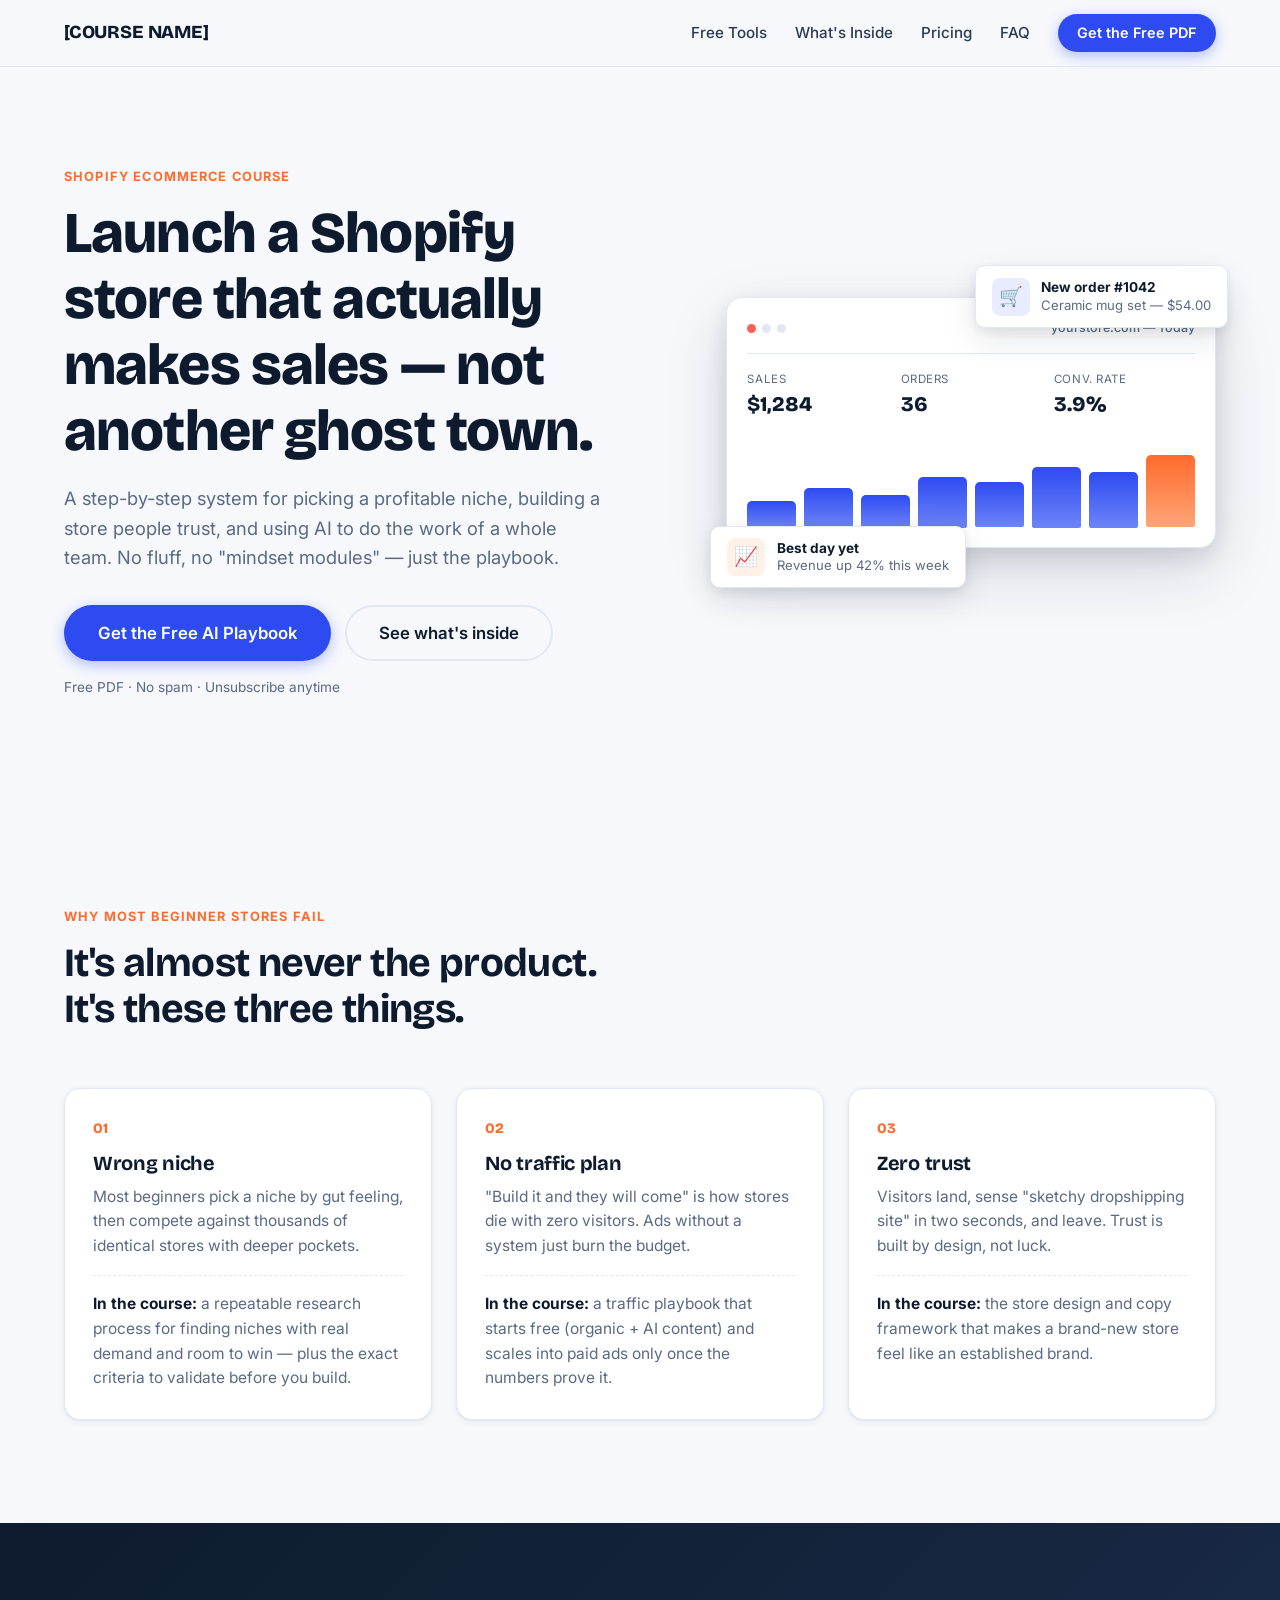
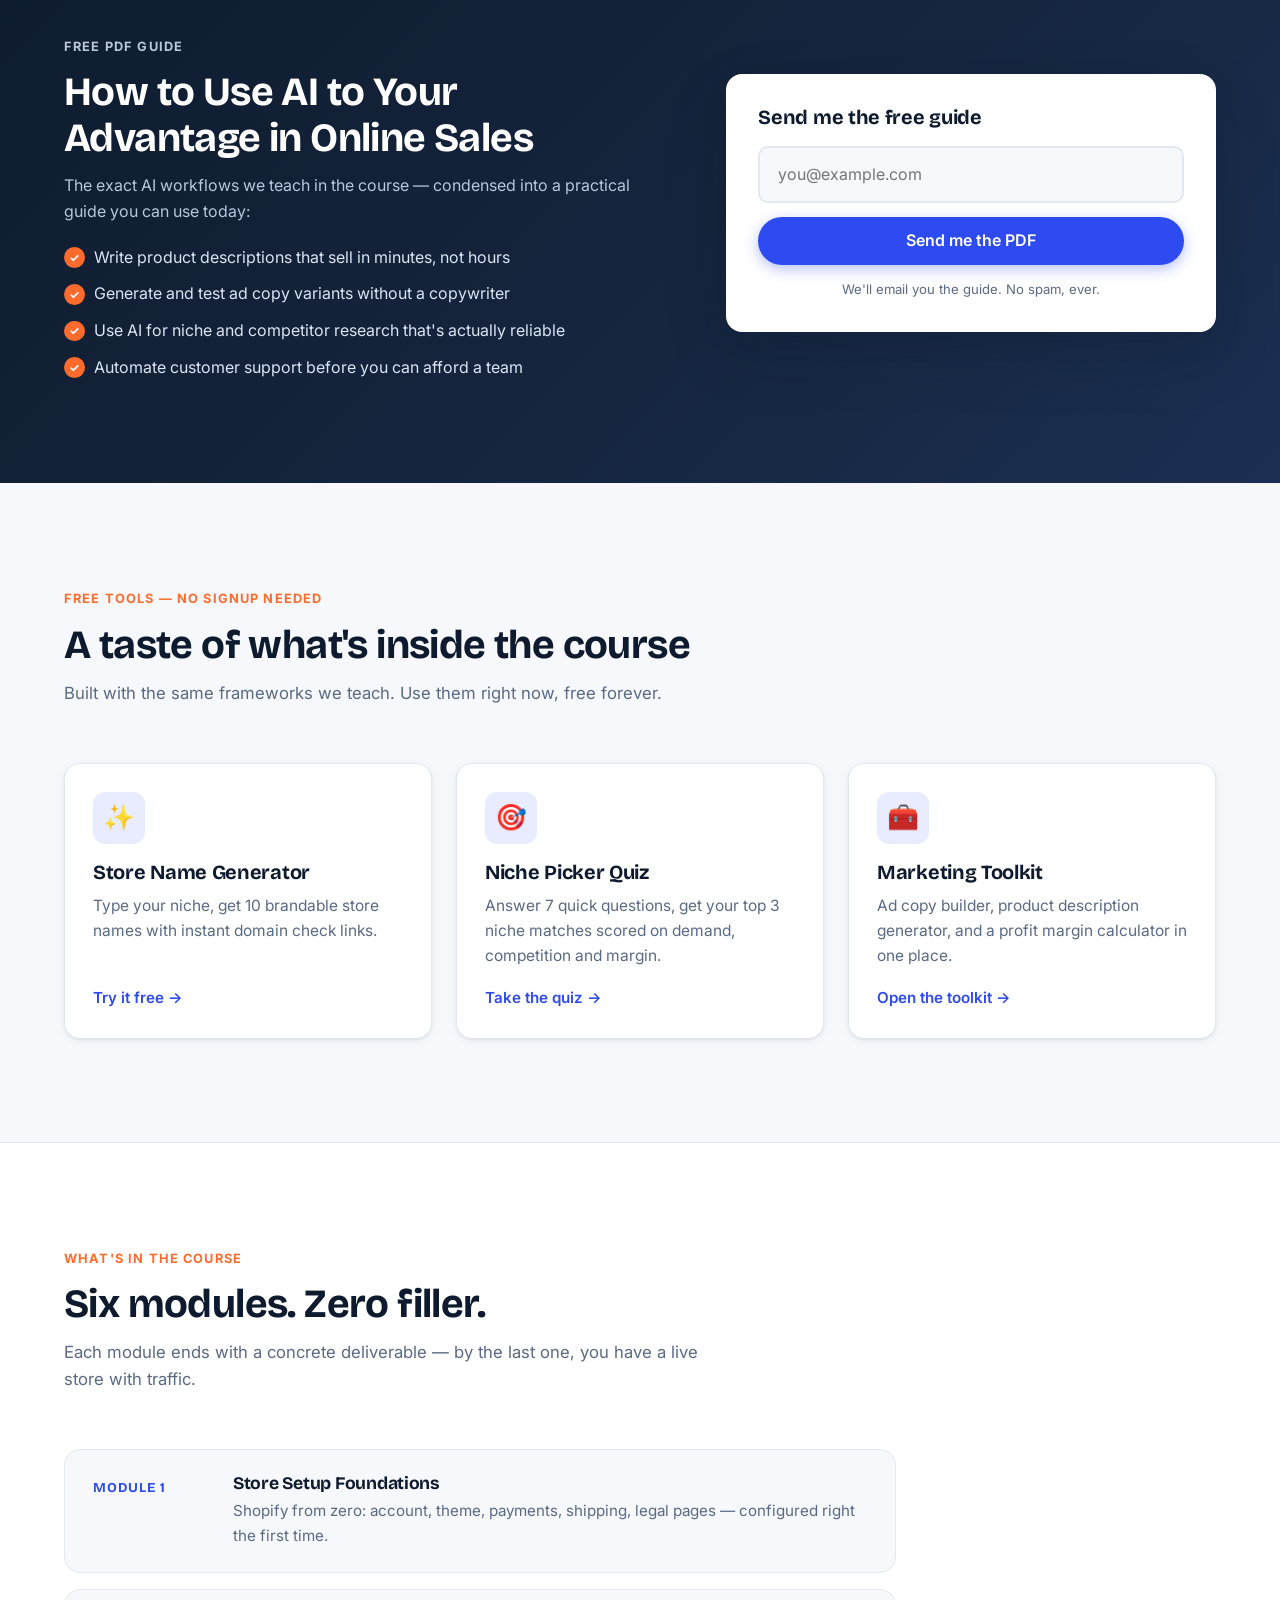
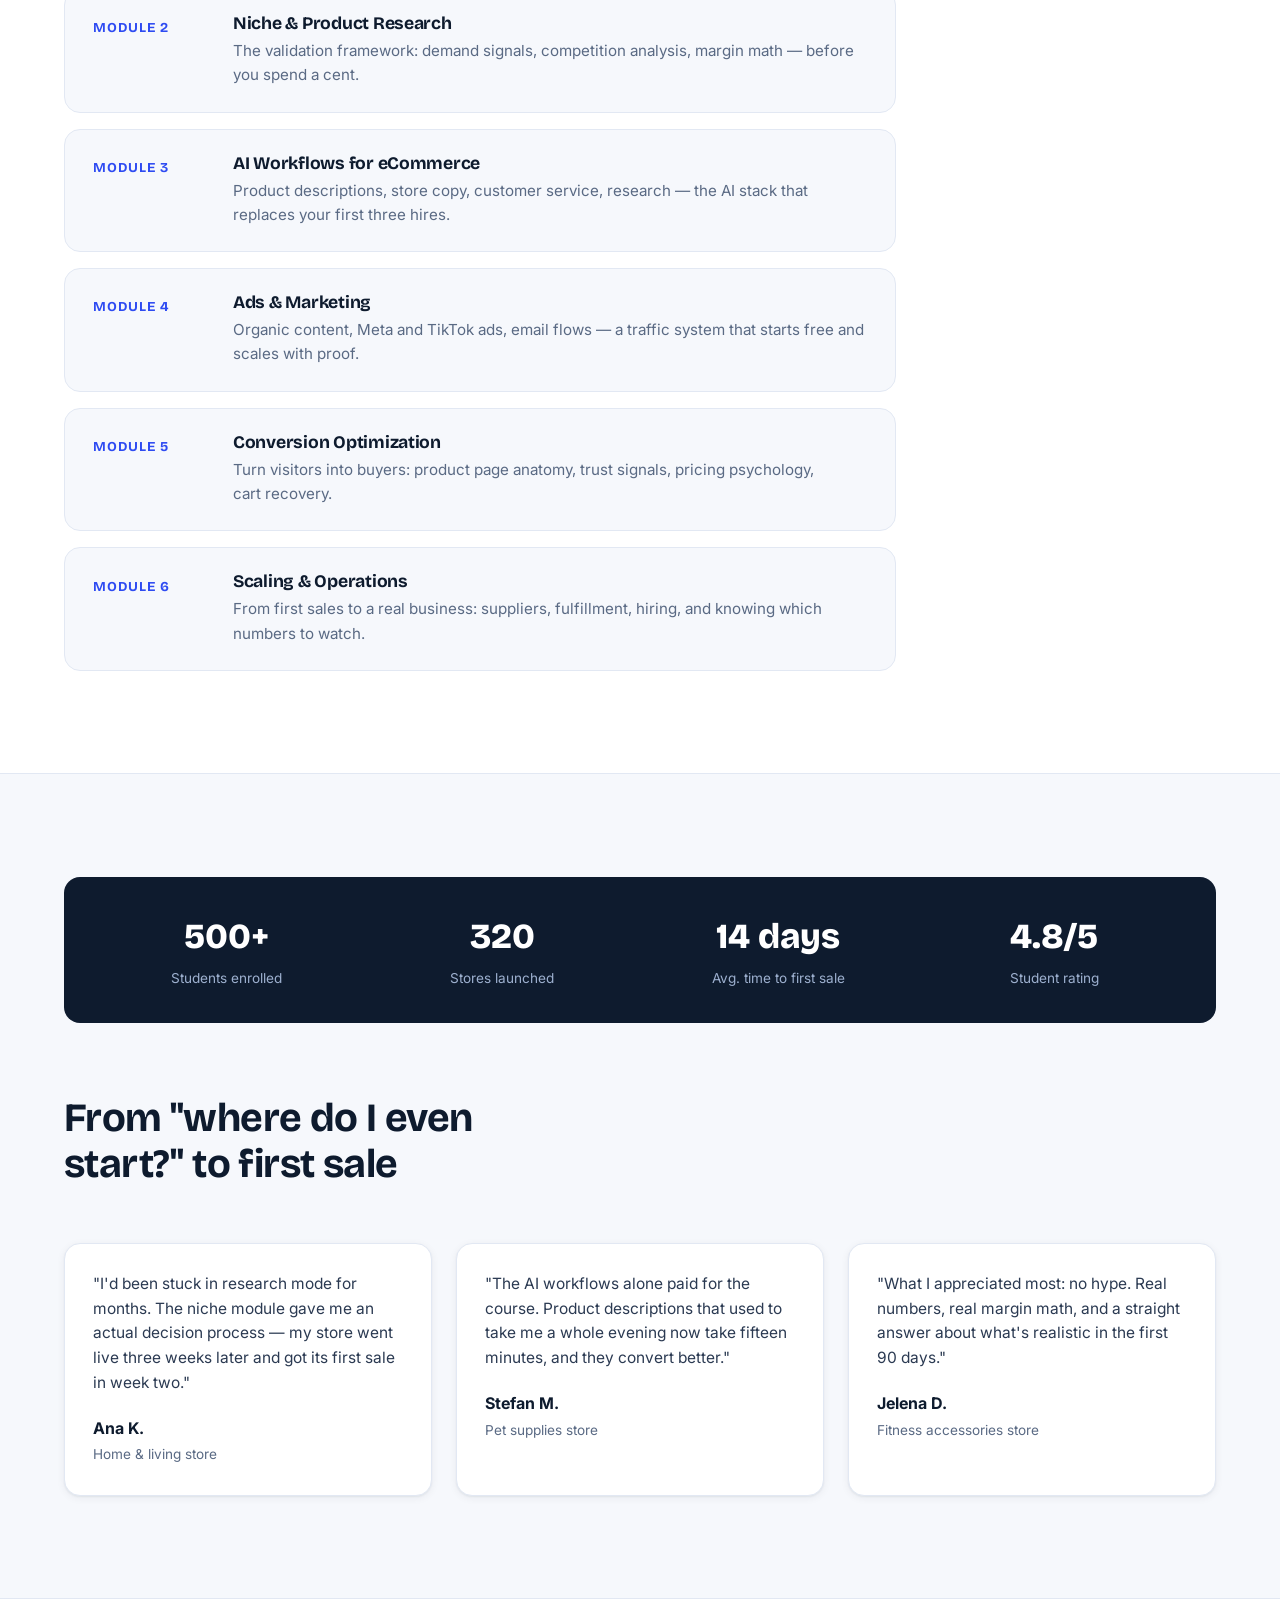
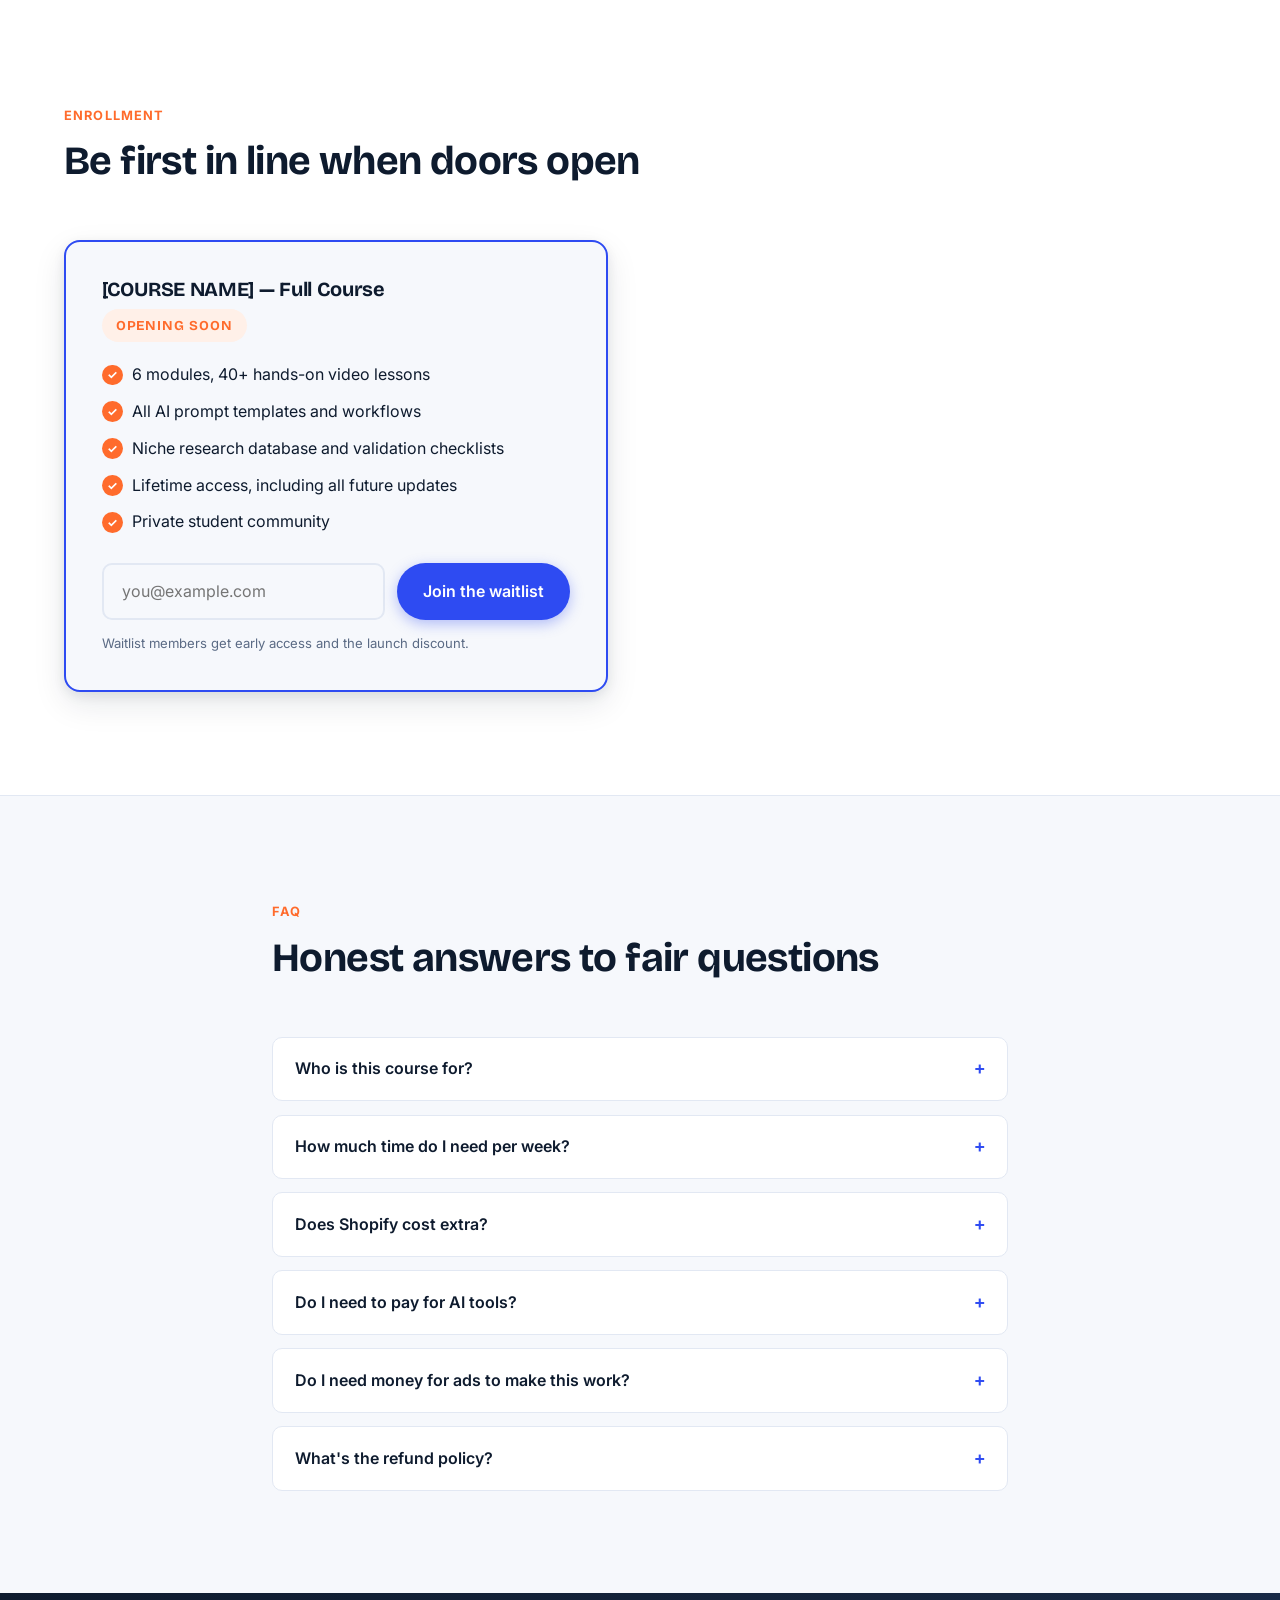
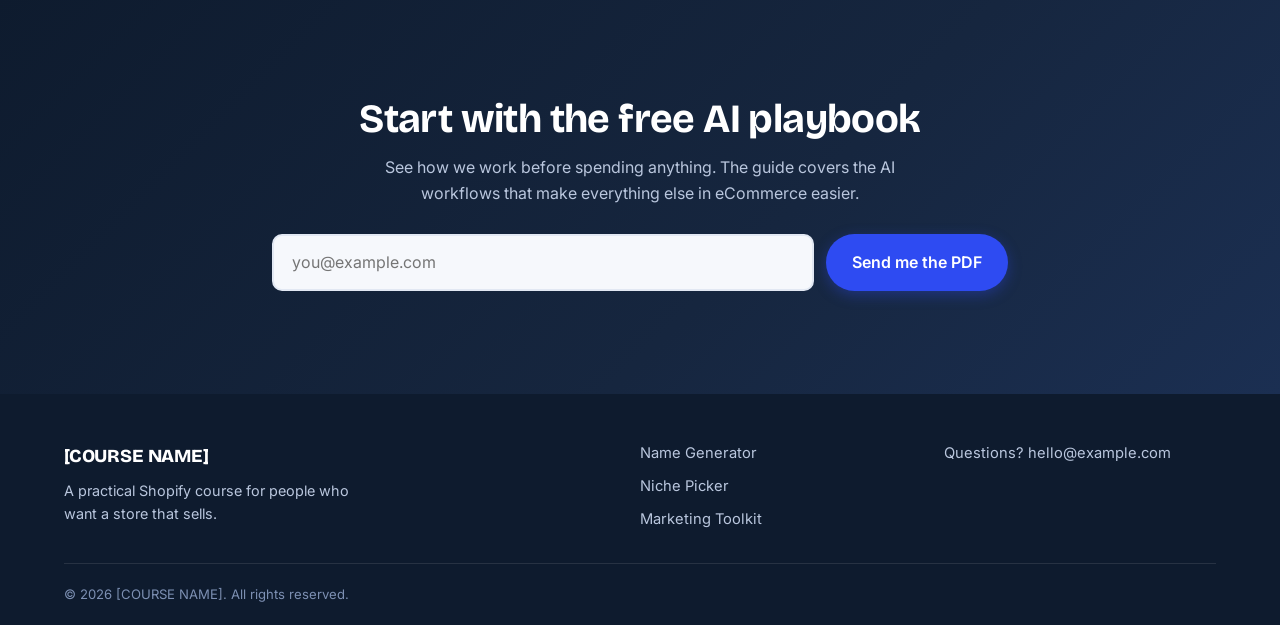
==== index.html @ 3d712778 "Build course funnel site: landing page, 3 free tools, email capture - index.html: full funnel (hero," ====
<!DOCTYPE html>
<html lang="en">
<head>
  <meta charset="UTF-8">
  <meta name="viewport" content="width=device-width, initial-scale=1.0">
  <title>[COURSE NAME] — Launch a Shopify Store That Actually Sells</title>
  <meta name="description" content="A practical Shopify eCommerce course: pick a winning niche, use AI to work 10x faster, and launch a store built to convert. Grab the free AI playbook PDF.">
  <link rel="icon" type="image/svg+xml" href="assets/favicon.svg">
  <link rel="preconnect" href="https://fonts.googleapis.com">
  <link rel="preconnect" href="https://fonts.gstatic.com" crossorigin>
  <link href="https://fonts.googleapis.com/css2?family=Bricolage+Grotesque:opsz,wght@12..96,500;12..96,600;12..96,700;12..96,800&family=Inter:wght@400;500;600;700&display=swap" rel="stylesheet">
  <link rel="stylesheet" href="css/style.css">
  <!-- ANALYTICS HERE -->
</head>
<body>

  <!-- ============ NAV ============ -->
  <header class="site-header">
    <nav class="nav container" aria-label="Main navigation">
      <a href="#top" class="nav-logo">[COURSE NAME]</a>
      <button class="nav-toggle" aria-expanded="false" aria-controls="nav-menu" aria-label="Toggle menu">
        <span></span><span></span><span></span>
      </button>
      <div class="nav-menu" id="nav-menu">
        <a href="#tools" class="nav-link">Free Tools</a>
        <a href="#curriculum" class="nav-link">What's Inside</a>
        <a href="#pricing" class="nav-link">Pricing</a>
        <a href="#faq" class="nav-link">FAQ</a>
        <a href="#lead-magnet" class="btn btn-primary btn-sm nav-cta">Get the Free PDF</a>
      </div>
    </nav>
  </header>

  <main id="top">

    <!-- ============ 1. HERO ============ -->
    <section class="hero">
      <div class="container hero-grid">
        <div class="hero-copy">
          <p class="eyebrow">Shopify eCommerce Course</p>
          <h1>Launch a Shopify store that actually makes sales — not another ghost town.</h1>
          <p class="hero-sub">A step-by-step system for picking a profitable niche, building a store people trust, and using AI to do the work of a whole team. No fluff, no "mindset modules" — just the playbook.</p>
          <div class="hero-actions">
            <a href="#lead-magnet" class="btn btn-primary btn-lg">Get the Free AI Playbook</a>
            <a href="#curriculum" class="btn btn-ghost btn-lg">See what's inside</a>
          </div>
          <p class="hero-note">Free PDF · No spam · Unsubscribe anytime</p>
        </div>

        <!-- Signature element: animated storefront dashboard -->
        <div class="hero-visual" aria-hidden="true">
          <div class="dash-card">
            <div class="dash-header">
              <span class="dash-dot"></span><span class="dash-dot"></span><span class="dash-dot"></span>
              <span class="dash-title">yourstore.com — Today</span>
            </div>
            <div class="dash-stats">
              <div class="dash-stat">
                <span class="dash-stat-label">Sales</span>
                <span class="dash-stat-value">$1,284</span>
              </div>
              <div class="dash-stat">
                <span class="dash-stat-label">Orders</span>
                <span class="dash-stat-value">36</span>
              </div>
              <div class="dash-stat">
                <span class="dash-stat-label">Conv. rate</span>
                <span class="dash-stat-value">3.9%</span>
              </div>
            </div>
            <div class="dash-chart">
              <span style="--h:32%"></span><span style="--h:48%"></span><span style="--h:40%"></span>
              <span style="--h:62%"></span><span style="--h:55%"></span><span style="--h:74%"></span>
              <span style="--h:68%"></span><span style="--h:88%"></span>
            </div>
          </div>
          <div class="float-card float-card-1">
            <span class="float-icon">🛒</span>
            <div><strong>New order #1042</strong><span>Ceramic mug set — $54.00</span></div>
          </div>
          <div class="float-card float-card-2">
            <span class="float-icon">📈</span>
            <div><strong>Best day yet</strong><span>Revenue up 42% this week</span></div>
          </div>
        </div>
      </div>
    </section>

    <!-- ============ 2. PROBLEM → PROMISE ============ -->
    <section class="section" id="why-stores-fail">
      <div class="container">
        <div class="section-head reveal">
          <p class="eyebrow">Why most beginner stores fail</p>
          <h2>It's almost never the product. It's these three things.</h2>
        </div>
        <div class="grid-3">
          <article class="card problem-card reveal">
            <span class="problem-num">01</span>
            <h3>Wrong niche</h3>
            <p>Most beginners pick a niche by gut feeling, then compete against thousands of identical stores with deeper pockets.</p>
            <p class="card-answer"><strong>In the course:</strong> a repeatable research process for finding niches with real demand and room to win — plus the exact criteria to validate before you build.</p>
          </article>
          <article class="card problem-card reveal">
            <span class="problem-num">02</span>
            <h3>No traffic plan</h3>
            <p>"Build it and they will come" is how stores die with zero visitors. Ads without a system just burn the budget.</p>
            <p class="card-answer"><strong>In the course:</strong> a traffic playbook that starts free (organic + AI content) and scales into paid ads only once the numbers prove it.</p>
          </article>
          <article class="card problem-card reveal">
            <span class="problem-num">03</span>
            <h3>Zero trust</h3>
            <p>Visitors land, sense "sketchy dropshipping site" in two seconds, and leave. Trust is built by design, not luck.</p>
            <p class="card-answer"><strong>In the course:</strong> the store design and copy framework that makes a brand-new store feel like an established brand.</p>
          </article>
        </div>
      </div>
    </section>

    <!-- ============ 3. LEAD MAGNET ============ -->
    <section class="section section-accent" id="lead-magnet">
      <div class="container lead-grid">
        <div class="lead-copy reveal">
          <p class="eyebrow eyebrow-light">Free PDF Guide</p>
          <h2>How to Use AI to Your Advantage in Online Sales</h2>
          <p>The exact AI workflows we teach in the course — condensed into a practical guide you can use today:</p>
          <ul class="check-list">
            <li>Write product descriptions that sell in minutes, not hours</li>
            <li>Generate and test ad copy variants without a copywriter</li>
            <li>Use AI for niche and competitor research that's actually reliable</li>
            <li>Automate customer support before you can afford a team</li>
          </ul>
        </div>
        <div class="lead-form-wrap reveal">
          <form class="capture-form" data-capture data-source="pdf">
            <h3>Send me the free guide</h3>
            <label for="lm-email" class="visually-hidden">Email address</label>
            <input type="email" id="lm-email" name="email" placeholder="you@example.com" required autocomplete="email">
            <input type="hidden" name="source" value="pdf">
            <button type="submit" class="btn btn-primary btn-block">Send me the PDF</button>
            <p class="form-note">We'll email you the guide. No spam, ever.</p>
            <div class="form-success" hidden>
              <p><strong>Check your inbox!</strong> Your guide is on the way.</p>
              <p>Can't wait? <a href="assets/lead-magnet.pdf" target="_blank" rel="noopener">Download the PDF right now →</a></p>
            </div>
          </form>
        </div>
      </div>
    </section>

    <!-- ============ 4. FREE TOOLS ============ -->
    <section class="section" id="tools">
      <div class="container">
        <div class="section-head reveal">
          <p class="eyebrow">Free tools — no signup needed</p>
          <h2>A taste of what's inside the course</h2>
          <p class="section-sub">Built with the same frameworks we teach. Use them right now, free forever.</p>
        </div>
        <div class="grid-3">
          <a href="tools/name-generator.html" class="card tool-card reveal">
            <span class="tool-icon">✨</span>
            <h3>Store Name Generator</h3>
            <p>Type your niche, get 10 brandable store names with instant domain check links.</p>
            <span class="tool-link">Try it free →</span>
          </a>
          <a href="tools/niche-picker.html" class="card tool-card reveal">
            <span class="tool-icon">🎯</span>
            <h3>Niche Picker Quiz</h3>
            <p>Answer 7 quick questions, get your top 3 niche matches scored on demand, competition and margin.</p>
            <span class="tool-link">Take the quiz →</span>
          </a>
          <a href="tools/marketing-toolkit.html" class="card tool-card reveal">
            <span class="tool-icon">🧰</span>
            <h3>Marketing Toolkit</h3>
            <p>Ad copy builder, product description generator, and a profit margin calculator in one place.</p>
            <span class="tool-link">Open the toolkit →</span>
          </a>
        </div>
      </div>
    </section>

    <!-- ============ 5. CURRICULUM ============ -->
    <section class="section section-alt" id="curriculum">
      <div class="container">
        <div class="section-head reveal">
          <p class="eyebrow">What's in the course</p>
          <h2>Six modules. Zero filler.</h2>
          <p class="section-sub">Each module ends with a concrete deliverable — by the last one, you have a live store with traffic.</p>
        </div>
        <ol class="module-list">
          <li class="module reveal">
            <span class="module-num">Module 1</span>
            <div>
              <h3>Store Setup Foundations</h3>
              <p>Shopify from zero: account, theme, payments, shipping, legal pages — configured right the first time.</p>
            </div>
          </li>
          <li class="module reveal">
            <span class="module-num">Module 2</span>
            <div>
              <h3>Niche &amp; Product Research</h3>
              <p>The validation framework: demand signals, competition analysis, margin math — before you spend a cent.</p>
            </div>
          </li>
          <li class="module reveal">
            <span class="module-num">Module 3</span>
            <div>
              <h3>AI Workflows for eCommerce</h3>
              <p>Product descriptions, store copy, customer service, research — the AI stack that replaces your first three hires.</p>
            </div>
          </li>
          <li class="module reveal">
            <span class="module-num">Module 4</span>
            <div>
              <h3>Ads &amp; Marketing</h3>
              <p>Organic content, Meta and TikTok ads, email flows — a traffic system that starts free and scales with proof.</p>
            </div>
          </li>
          <li class="module reveal">
            <span class="module-num">Module 5</span>
            <div>
              <h3>Conversion Optimization</h3>
              <p>Turn visitors into buyers: product page anatomy, trust signals, pricing psychology, cart recovery.</p>
            </div>
          </li>
          <li class="module reveal">
            <span class="module-num">Module 6</span>
            <div>
              <h3>Scaling &amp; Operations</h3>
              <p>From first sales to a real business: suppliers, fulfillment, hiring, and knowing which numbers to watch.</p>
            </div>
          </li>
        </ol>
      </div>
    </section>

    <!-- ============ 6. SOCIAL PROOF ============ -->
    <section class="section" id="results">
      <div class="container">
        <!-- PLACEHOLDER: real stats -->
        <div class="stats-bar reveal">
          <div class="stat">
            <span class="stat-value">500+</span>
            <span class="stat-label">Students enrolled</span>
          </div>
          <div class="stat">
            <span class="stat-value">320</span>
            <span class="stat-label">Stores launched</span>
          </div>
          <div class="stat">
            <span class="stat-value">14 days</span>
            <span class="stat-label">Avg. time to first sale</span>
          </div>
          <div class="stat">
            <span class="stat-value">4.8/5</span>
            <span class="stat-label">Student rating</span>
          </div>
        </div>

        <div class="section-head reveal">
          <h2>From "where do I even start?" to first sale</h2>
        </div>
        <!-- PLACEHOLDER: real testimonials -->
        <div class="grid-3">
          <figure class="card testimonial reveal">
            <blockquote>"I'd been stuck in research mode for months. The niche module gave me an actual decision process — my store went live three weeks later and got its first sale in week two."</blockquote>
            <figcaption><strong>Ana K.</strong><span>Home &amp; living store</span></figcaption>
          </figure>
          <figure class="card testimonial reveal">
            <blockquote>"The AI workflows alone paid for the course. Product descriptions that used to take me a whole evening now take fifteen minutes, and they convert better."</blockquote>
            <figcaption><strong>Stefan M.</strong><span>Pet supplies store</span></figcaption>
          </figure>
          <figure class="card testimonial reveal">
            <blockquote>"What I appreciated most: no hype. Real numbers, real margin math, and a straight answer about what's realistic in the first 90 days."</blockquote>
            <figcaption><strong>Jelena D.</strong><span>Fitness accessories store</span></figcaption>
          </figure>
        </div>
      </div>
    </section>

    <!-- ============ 7. PRICING / OFFER ============ -->
    <section class="section section-alt" id="pricing">
      <div class="container">
        <div class="section-head reveal">
          <p class="eyebrow">Enrollment</p>
          <h2>Be first in line when doors open</h2>
        </div>
        <div class="offer-card reveal">
          <div class="offer-head">
            <h3>[COURSE NAME] — Full Course</h3>
            <p class="offer-price">
              <!-- PRICE PLACEHOLDER: swap the line below for the real price + buy button when checkout is live -->
              <span class="offer-price-label">Opening soon</span>
            </p>
          </div>
          <ul class="check-list">
            <li>6 modules, 40+ hands-on video lessons</li>
            <li>All AI prompt templates and workflows</li>
            <li>Niche research database and validation checklists</li>
            <li>Lifetime access, including all future updates</li>
            <li>Private student community</li>
          </ul>
          <!--
            CHECKOUT SWAP: when the price is decided, replace the form below with a buy
            button, e.g. <a href="GUMROAD_OR_LEMONSQUEEZY_URL" class="btn btn-primary btn-lg btn-block">Enroll now — $XX</a>
          -->
          <form class="capture-form capture-form-inline" data-capture data-source="waitlist">
            <label for="wl-email" class="visually-hidden">Email address</label>
            <input type="email" id="wl-email" name="email" placeholder="you@example.com" required autocomplete="email">
            <input type="hidden" name="source" value="waitlist">
            <button type="submit" class="btn btn-primary">Join the waitlist</button>
            <div class="form-success" hidden>
              <p><strong>You're on the list!</strong> We'll email you the moment enrollment opens — waitlist members get the best price.</p>
            </div>
          </form>
          <p class="form-note">Waitlist members get early access and the launch discount.</p>
        </div>
      </div>
    </section>

    <!-- ============ 8. FAQ ============ -->
    <section class="section" id="faq">
      <div class="container container-narrow">
        <div class="section-head reveal">
          <p class="eyebrow">FAQ</p>
          <h2>Honest answers to fair questions</h2>
        </div>
        <div class="faq-list reveal">
          <details class="faq-item">
            <summary>Who is this course for?</summary>
            <p>Complete beginners and early-stage store owners. If you've never touched Shopify, Module 1 walks you through everything. If you have a store that isn't selling, Modules 2, 4 and 5 are where you'll find the fixes.</p>
          </details>
          <details class="faq-item">
            <summary>How much time do I need per week?</summary>
            <p>Plan for 4–6 hours a week. The course is self-paced — most students launch their store within 4–6 weeks, but you can go faster or slower. Lifetime access means no pressure.</p>
          </details>
          <details class="faq-item">
            <summary>Does Shopify cost extra?</summary>
            <p>Yes — Shopify is a separate subscription (they offer a cheap trial period for new stores, so you can build most of your store before paying full price). We show you how to keep total startup costs minimal.</p>
          </details>
          <details class="faq-item">
            <summary>Do I need to pay for AI tools?</summary>
            <p>No. Every AI workflow in the course works with free tiers of the tools we use. Paid plans speed some things up, but they're optional and we clearly mark them as such.</p>
          </details>
          <details class="faq-item">
            <summary>Do I need money for ads to make this work?</summary>
            <p>Not to start. Module 4 begins with free, organic traffic methods and only introduces paid ads once your store has proven it can convert. When you do run ads, we teach you how to test with small budgets.</p>
          </details>
          <details class="faq-item">
            <summary>What's the refund policy?</summary>
            <p>14-day money-back guarantee, no questions asked. Go through the first modules, and if it's not what you expected, email us for a full refund.</p>
          </details>
        </div>
      </div>
    </section>

    <!-- ============ 9. FINAL CTA ============ -->
    <section class="section section-accent" id="final-cta">
      <div class="container container-narrow">
        <div class="final-cta-inner reveal">
          <h2>Start with the free AI playbook</h2>
          <p>See how we work before spending anything. The guide covers the AI workflows that make everything else in eCommerce easier.</p>
          <form class="capture-form capture-form-inline" data-capture data-source="pdf">
            <label for="fc-email" class="visually-hidden">Email address</label>
            <input type="email" id="fc-email" name="email" placeholder="you@example.com" required autocomplete="email">
            <input type="hidden" name="source" value="pdf">
            <button type="submit" class="btn btn-primary">Send me the PDF</button>
            <div class="form-success" hidden>
              <p><strong>Check your inbox!</strong> Your guide is on the way. Can't wait? <a href="assets/lead-magnet.pdf" target="_blank" rel="noopener">Download it now →</a></p>
            </div>
          </form>
        </div>
      </div>
    </section>
  </main>

  <!-- ============ FOOTER ============ -->
  <footer class="site-footer">
    <div class="container footer-inner">
      <div>
        <p class="nav-logo">[COURSE NAME]</p>
        <p class="footer-tag">A practical Shopify course for people who want a store that sells.</p>
      </div>
      <nav class="footer-links" aria-label="Footer">
        <a href="tools/name-generator.html">Name Generator</a>
        <a href="tools/niche-picker.html">Niche Picker</a>
        <a href="tools/marketing-toolkit.html">Marketing Toolkit</a>
      </nav>
      <p class="footer-contact">Questions? <a href="mailto:hello@example.com">hello@example.com</a><!-- CONTACT EMAIL PLACEHOLDER --></p>
    </div>
    <div class="container footer-bottom">
      <p>© <span data-year>2026</span> [COURSE NAME]. All rights reserved.</p>
    </div>
  </footer>

  <script src="js/main.js"></script>
</body>
</html>
---- css/style.css ----
/* ==========================================================================
   [COURSE NAME] — Shopify Course Funnel
   Design system: modern-commercial. Indigo primary, ember orange accent,
   Bricolage Grotesque display + Inter body.
   ========================================================================== */

/* ---------- Tokens ---------- */
:root {
  --bg: #f6f8fc;
  --surface: #ffffff;
  --ink: #0e1b2e;
  --ink-soft: #2b3a52;
  --muted: #5a6a84;
  --border: #e2e8f3;
  --primary: #2e4bf2;
  --primary-dark: #1f38c9;
  --primary-soft: #e8ecfe;
  --accent: #ff6b2c;
  --accent-soft: #fff0e8;
  --navy: #0e1b2e;
  --navy-2: #16263f;
  --success: #0e9f6e;
  --radius: 16px;
  --radius-sm: 10px;
  --shadow-sm: 0 1px 2px rgba(14, 27, 46, 0.06), 0 2px 8px rgba(14, 27, 46, 0.06);
  --shadow-md: 0 4px 12px rgba(14, 27, 46, 0.08), 0 12px 32px rgba(14, 27, 46, 0.1);
  --shadow-lg: 0 8px 24px rgba(14, 27, 46, 0.12), 0 24px 64px rgba(14, 27, 46, 0.14);
  --font-display: "Bricolage Grotesque", "Inter", system-ui, sans-serif;
  --font-body: "Inter", system-ui, -apple-system, sans-serif;
}

/* ---------- Reset ---------- */
*, *::before, *::after { box-sizing: border-box; }
* { margin: 0; }
html { scroll-behavior: smooth; }
body {
  font-family: var(--font-body);
  font-size: 1rem;
  line-height: 1.6;
  color: var(--ink);
  background: var(--bg);
  -webkit-font-smoothing: antialiased;
}
img, svg { display: block; max-width: 100%; }
input, button, textarea, select { font: inherit; }
a { color: var(--primary); }

.visually-hidden {
  position: absolute; width: 1px; height: 1px;
  padding: 0; margin: -1px; overflow: hidden;
  clip: rect(0 0 0 0); white-space: nowrap; border: 0;
}

:focus-visible {
  outline: 3px solid var(--primary);
  outline-offset: 2px;
  border-radius: 4px;
}

/* ---------- Typography ---------- */
h1, h2, h3, h4 {
  font-family: var(--font-display);
  line-height: 1.15;
  font-weight: 700;
  letter-spacing: -0.015em;
  text-wrap: balance;
}
h1 { font-size: clamp(2.1rem, 4.5vw + 1rem, 3.6rem); font-weight: 800; }
h2 { font-size: clamp(1.6rem, 2.5vw + 0.8rem, 2.5rem); }
h3 { font-size: 1.25rem; }

p { text-wrap: pretty; }

.eyebrow {
  display: inline-block;
  font-size: 0.8rem;
  font-weight: 700;
  letter-spacing: 0.09em;
  text-transform: uppercase;
  color: var(--accent);
  margin-bottom: 0.75rem;
}
.eyebrow-light { color: #ffa477; }

/* ---------- Layout ---------- */
.container {
  width: min(100% - 2.5rem, 72rem);
  margin-inline: auto;
}
.container-narrow { width: min(100% - 2.5rem, 46rem); }

.section { padding: clamp(3.5rem, 8vw, 6.5rem) 0; }
.section-alt { background: var(--surface); border-block: 1px solid var(--border); }
.section-accent {
  background: linear-gradient(135deg, var(--navy) 0%, var(--navy-2) 60%, #1b2f52 100%);
  color: #e8eefb;
}
.section-accent h2 { color: #fff; }

.section-head {
  max-width: 42rem;
  margin-bottom: clamp(2rem, 5vw, 3.5rem);
}
.section-sub { color: var(--muted); margin-top: 0.75rem; font-size: 1.05rem; }

.grid-3 {
  display: grid;
  grid-template-columns: repeat(3, 1fr);
  gap: 1.5rem;
}
@media (max-width: 56rem) {
  .grid-3 { grid-template-columns: 1fr; }
}

/* ---------- Buttons ---------- */
.btn {
  display: inline-flex;
  align-items: center;
  justify-content: center;
  gap: 0.5rem;
  font-weight: 600;
  font-size: 1rem;
  line-height: 1.2;
  padding: 0.8rem 1.5rem;
  border-radius: 999px;
  border: 2px solid transparent;
  cursor: pointer;
  text-decoration: none;
  transition: transform 0.15s ease, box-shadow 0.15s ease, background-color 0.15s ease, border-color 0.15s ease;
}
.btn:hover { transform: translateY(-2px); }
.btn:active { transform: translateY(0); }

.btn-primary {
  background: var(--primary);
  color: #fff;
  box-shadow: 0 4px 14px rgba(46, 75, 242, 0.35);
}
.btn-primary:hover { background: var(--primary-dark); box-shadow: 0 6px 20px rgba(46, 75, 242, 0.45); }

.btn-ghost {
  background: transparent;
  color: var(--ink);
  border-color: var(--border);
}
.btn-ghost:hover { border-color: var(--ink); }
.section-accent .btn-ghost { color: #fff; border-color: rgba(255,255,255,0.3); }
.section-accent .btn-ghost:hover { border-color: #fff; }

.btn-lg { padding: 1rem 2rem; font-size: 1.05rem; }
.btn-sm { padding: 0.55rem 1.1rem; font-size: 0.9rem; }
.btn-block { width: 100%; }

/* ---------- Header / Nav ---------- */
.site-header {
  position: sticky;
  top: 0;
  z-index: 50;
  background: rgba(246, 248, 252, 0.85);
  backdrop-filter: blur(12px);
  -webkit-backdrop-filter: blur(12px);
  border-bottom: 1px solid var(--border);
}
.nav {
  display: flex;
  align-items: center;
  justify-content: space-between;
  gap: 1rem;
  padding-block: 0.85rem;
}
.nav-logo {
  font-family: var(--font-display);
  font-weight: 800;
  font-size: 1.15rem;
  color: var(--ink);
  text-decoration: none;
  letter-spacing: -0.01em;
}
.nav-menu {
  display: flex;
  align-items: center;
  gap: 1.75rem;
}
.nav-link {
  color: var(--ink-soft);
  text-decoration: none;
  font-weight: 500;
  font-size: 0.95rem;
  transition: color 0.15s ease;
}
.nav-link:hover { color: var(--primary); }

.nav-toggle {
  display: none;
  flex-direction: column;
  justify-content: center;
  gap: 5px;
  width: 44px;
  height: 44px;
  padding: 10px;
  background: none;
  border: 0;
  cursor: pointer;
}
.nav-toggle span {
  display: block;
  height: 2px;
  width: 100%;
  background: var(--ink);
  border-radius: 2px;
  transition: transform 0.2s ease, opacity 0.2s ease;
}
.nav-toggle[aria-expanded="true"] span:nth-child(1) { transform: translateY(7px) rotate(45deg); }
.nav-toggle[aria-expanded="true"] span:nth-child(2) { opacity: 0; }
.nav-toggle[aria-expanded="true"] span:nth-child(3) { transform: translateY(-7px) rotate(-45deg); }

@media (max-width: 56rem) {
  .nav-toggle { display: flex; }
  .nav-menu {
    position: absolute;
    top: 100%;
    left: 0;
    right: 0;
    flex-direction: column;
    align-items: stretch;
    gap: 0;
    background: var(--surface);
    border-bottom: 1px solid var(--border);
    box-shadow: var(--shadow-md);
    padding: 0.5rem 1.25rem 1.25rem;
    display: none;
  }
  .nav-menu.open { display: flex; }
  .nav-link { padding: 0.85rem 0; border-bottom: 1px solid var(--border); }
  .nav-cta { margin-top: 1rem; }
}

/* ---------- Hero ---------- */
.hero {
  padding: clamp(3rem, 8vw, 6rem) 0 clamp(3.5rem, 8vw, 6.5rem);
  overflow: hidden;
}
.hero-grid {
  display: grid;
  grid-template-columns: 1.1fr 0.9fr;
  gap: clamp(2rem, 5vw, 4rem);
  align-items: center;
}
.hero-sub {
  font-size: 1.15rem;
  color: var(--muted);
  margin-top: 1.25rem;
  max-width: 34rem;
}
.hero-actions {
  display: flex;
  flex-wrap: wrap;
  gap: 0.85rem;
  margin-top: 2rem;
}
.hero-note {
  margin-top: 1rem;
  font-size: 0.85rem;
  color: var(--muted);
}
@media (max-width: 56rem) {
  .hero-grid { grid-template-columns: 1fr; }
}

/* ---------- Hero visual (signature element) ---------- */
.hero-visual {
  position: relative;
  padding: 1.5rem 0 2.5rem;
}
.dash-card {
  background: var(--surface);
  border: 1px solid var(--border);
  border-radius: var(--radius);
  box-shadow: var(--shadow-lg);
  padding: 1.25rem;
  animation: dash-in 0.9s cubic-bezier(0.22, 1, 0.36, 1) both;
}
.dash-header {
  display: flex;
  align-items: center;
  gap: 6px;
  padding-bottom: 0.9rem;
  border-bottom: 1px solid var(--border);
}
.dash-dot { width: 9px; height: 9px; border-radius: 50%; background: var(--border); }
.dash-dot:first-child { background: #ff5f57; }
.dash-title {
  margin-left: auto;
  font-size: 0.78rem;
  color: var(--muted);
  font-weight: 500;
}
.dash-stats {
  display: grid;
  grid-template-columns: repeat(3, 1fr);
  gap: 0.75rem;
  padding: 1rem 0;
}
.dash-stat-label { display: block; font-size: 0.72rem; color: var(--muted); text-transform: uppercase; letter-spacing: 0.05em; }
.dash-stat-value {
  font-family: var(--font-display);
  font-weight: 800;
  font-size: 1.3rem;
  color: var(--ink);
}
.dash-chart {
  display: flex;
  align-items: flex-end;
  gap: 8px;
  height: 90px;
  padding-top: 0.5rem;
}
.dash-chart span {
  flex: 1;
  height: var(--h);
  border-radius: 5px 5px 2px 2px;
  background: linear-gradient(180deg, var(--primary) 0%, #6d84f7 100%);
  transform-origin: bottom;
  animation: bar-grow 0.8s cubic-bezier(0.22, 1, 0.36, 1) both;
}
.dash-chart span:nth-child(2) { animation-delay: 0.08s; }
.dash-chart span:nth-child(3) { animation-delay: 0.16s; }
.dash-chart span:nth-child(4) { animation-delay: 0.24s; }
.dash-chart span:nth-child(5) { animation-delay: 0.32s; }
.dash-chart span:nth-child(6) { animation-delay: 0.4s; }
.dash-chart span:nth-child(7) { animation-delay: 0.48s; }
.dash-chart span:nth-child(8) { animation-delay: 0.56s; background: linear-gradient(180deg, var(--accent) 0%, #ffa477 100%); }

.float-card {
  position: absolute;
  display: flex;
  align-items: center;
  gap: 0.7rem;
  background: var(--surface);
  border: 1px solid var(--border);
  border-radius: var(--radius-sm);
  box-shadow: var(--shadow-md);
  padding: 0.7rem 1rem;
  font-size: 0.82rem;
  line-height: 1.35;
}
.float-card strong { display: block; font-size: 0.85rem; }
.float-card span:last-child { color: var(--muted); display: block; }
.float-icon {
  font-size: 1.2rem;
  background: var(--primary-soft);
  border-radius: 8px;
  width: 38px; height: 38px;
  display: grid;
  place-items: center;
  flex-shrink: 0;
}
.float-card-1 {
  top: -0.5rem; right: -0.75rem;
  animation: float-drift 5s ease-in-out infinite, dash-in 0.9s 0.3s cubic-bezier(0.22, 1, 0.36, 1) both;
}
.float-card-2 {
  bottom: 0; left: -1rem;
  animation: float-drift 6s 0.8s ease-in-out infinite, dash-in 0.9s 0.5s cubic-bezier(0.22, 1, 0.36, 1) both;
}
.float-card-2 .float-icon { background: var(--accent-soft); }
@media (max-width: 56rem) {
  .float-card-1 { right: 0; }
  .float-card-2 { left: 0; }
}

@keyframes dash-in {
  from { opacity: 0; transform: translateY(24px); }
  to { opacity: 1; transform: translateY(0); }
}
@keyframes bar-grow {
  from { transform: scaleY(0); }
  to { transform: scaleY(1); }
}
@keyframes float-drift {
  0%, 100% { translate: 0 0; }
  50% { translate: 0 -10px; }
}

/* ---------- Cards ---------- */
.card {
  background: var(--surface);
  border: 1px solid var(--border);
  border-radius: var(--radius);
  padding: 1.75rem;
  box-shadow: var(--shadow-sm);
  transition: transform 0.2s ease, box-shadow 0.2s ease, border-color 0.2s ease;
}
.card h3 { margin-bottom: 0.6rem; }
.card p { color: var(--muted); font-size: 0.97rem; }

.problem-card .problem-num {
  font-family: var(--font-display);
  font-weight: 800;
  font-size: 0.9rem;
  color: var(--accent);
  display: block;
  margin-bottom: 0.75rem;
}
.card-answer {
  margin-top: 1rem;
  padding-top: 1rem;
  border-top: 1px dashed var(--border);
}
.card-answer strong { color: var(--ink); }

.tool-card {
  text-decoration: none;
  color: inherit;
  display: flex;
  flex-direction: column;
}
.tool-card:hover {
  transform: translateY(-4px);
  box-shadow: var(--shadow-md);
  border-color: var(--primary);
}
.tool-icon {
  font-size: 1.6rem;
  width: 52px; height: 52px;
  display: grid;
  place-items: center;
  background: var(--primary-soft);
  border-radius: 12px;
  margin-bottom: 1.1rem;
}
.tool-link {
  margin-top: auto;
  padding-top: 1.1rem;
  color: var(--primary);
  font-weight: 600;
  font-size: 0.95rem;
}

/* ---------- Lead magnet ---------- */
.lead-grid {
  display: grid;
  grid-template-columns: 1.1fr 0.9fr;
  gap: clamp(2rem, 5vw, 4rem);
  align-items: center;
}
.lead-copy p { color: #b9c6dd; margin-top: 0.75rem; }
@media (max-width: 56rem) {
  .lead-grid { grid-template-columns: 1fr; }
}

.check-list {
  list-style: none;
  padding: 0;
  margin-top: 1.25rem;
  display: grid;
  gap: 0.7rem;
}
.check-list li {
  padding-left: 1.9rem;
  position: relative;
}
.check-list li::before {
  content: "✓";
  position: absolute;
  left: 0;
  top: 0;
  width: 1.3rem;
  height: 1.3rem;
  border-radius: 50%;
  background: var(--accent);
  color: #fff;
  font-size: 0.75rem;
  font-weight: 700;
  display: grid;
  place-items: center;
  margin-top: 0.15rem;
}
.section-accent .check-list li { color: #dbe4f5; }

/* ---------- Forms ---------- */
.capture-form {
  background: var(--surface);
  border-radius: var(--radius);
  padding: 2rem;
  box-shadow: var(--shadow-lg);
  color: var(--ink);
}
.capture-form h3 { margin-bottom: 1.1rem; }
.capture-form input[type="email"] {
  width: 100%;
  padding: 0.85rem 1.1rem;
  border: 2px solid var(--border);
  border-radius: var(--radius-sm);
  margin-bottom: 0.85rem;
  background: var(--bg);
  transition: border-color 0.15s ease;
}
.capture-form input[type="email"]:focus {
  outline: none;
  border-color: var(--primary);
  background: #fff;
}
.form-note {
  margin-top: 0.85rem;
  font-size: 0.82rem;
  color: var(--muted);
  text-align: center;
}
.offer-card > .form-note { text-align: left; }

.form-success {
  margin-top: 1rem;
  padding: 1rem 1.25rem;
  background: #e7f8f1;
  border: 1px solid #b5e8d4;
  border-radius: var(--radius-sm);
  color: #0b5c40;
  font-size: 0.95rem;
}
.form-success a { color: var(--primary-dark); font-weight: 600; }
.form-success p + p { margin-top: 0.4rem; }

.capture-form-inline {
  display: flex;
  flex-wrap: wrap;
  gap: 0.75rem;
  padding: 0;
  background: transparent;
  box-shadow: none;
}
.capture-form-inline input[type="email"] {
  flex: 1 1 16rem;
  margin-bottom: 0;
}
.capture-form-inline .form-success { flex-basis: 100%; }

/* Form busy state */
.capture-form.is-submitting button[type="submit"] {
  opacity: 0.6;
  pointer-events: none;
}

/* ---------- Modules ---------- */
.module-list {
  list-style: none;
  padding: 0;
  display: grid;
  gap: 1rem;
  max-width: 52rem;
}
.module {
  display: grid;
  grid-template-columns: 7.5rem 1fr;
  gap: 1.25rem;
  background: var(--bg);
  border: 1px solid var(--border);
  border-radius: var(--radius);
  padding: 1.5rem 1.75rem;
  transition: border-color 0.2s ease, transform 0.2s ease;
}
.module:hover { border-color: var(--primary); transform: translateX(4px); }
.module-num {
  font-family: var(--font-display);
  font-weight: 700;
  font-size: 0.85rem;
  text-transform: uppercase;
  letter-spacing: 0.06em;
  color: var(--primary);
  padding-top: 0.2rem;
}
.module h3 { font-size: 1.1rem; margin-bottom: 0.3rem; }
.module p { color: var(--muted); font-size: 0.95rem; }
@media (max-width: 40rem) {
  .module { grid-template-columns: 1fr; gap: 0.4rem; }
}

/* ---------- Stats bar ---------- */
.stats-bar {
  display: grid;
  grid-template-columns: repeat(4, 1fr);
  gap: 1rem;
  background: var(--navy);
  border-radius: var(--radius);
  padding: 2rem;
  margin-bottom: clamp(3rem, 6vw, 4.5rem);
}
.stat { text-align: center; }
.stat-value {
  display: block;
  font-family: var(--font-display);
  font-weight: 800;
  font-size: clamp(1.6rem, 3vw, 2.2rem);
  color: #fff;
}
.stat-label {
  font-size: 0.85rem;
  color: #9db0cf;
}
@media (max-width: 40rem) {
  .stats-bar { grid-template-columns: repeat(2, 1fr); gap: 1.5rem; }
}

/* ---------- Testimonials ---------- */
.testimonial blockquote {
  font-size: 0.97rem;
  color: var(--ink-soft);
  margin-bottom: 1.25rem;
}
.testimonial figcaption strong { display: block; }
.testimonial figcaption span { color: var(--muted); font-size: 0.85rem; }

/* ---------- Offer card ---------- */
.offer-card {
  max-width: 34rem;
  background: var(--bg);
  border: 2px solid var(--primary);
  border-radius: var(--radius);
  padding: 2.25rem;
  box-shadow: var(--shadow-md);
}
.offer-head { margin-bottom: 1.25rem; }
.offer-price { margin-top: 0.5rem; }
.offer-price-label {
  display: inline-block;
  font-family: var(--font-display);
  font-weight: 700;
  font-size: 0.85rem;
  text-transform: uppercase;
  letter-spacing: 0.07em;
  color: var(--accent);
  background: var(--accent-soft);
  padding: 0.35rem 0.85rem;
  border-radius: 999px;
}
.offer-card .check-list { margin-bottom: 1.75rem; }
.offer-card .form-note { text-align: left; }

/* ---------- FAQ ---------- */
.faq-list { display: grid; gap: 0.85rem; }
.faq-item {
  background: var(--surface);
  border: 1px solid var(--border);
  border-radius: var(--radius-sm);
  overflow: hidden;
}
.faq-item summary {
  list-style: none;
  cursor: pointer;
  font-weight: 600;
  padding: 1.15rem 3rem 1.15rem 1.4rem;
  position: relative;
  transition: color 0.15s ease;
}
.faq-item summary::-webkit-details-marker { display: none; }
.faq-item summary::after {
  content: "+";
  position: absolute;
  right: 1.4rem;
  top: 50%;
  transform: translateY(-50%);
  font-family: var(--font-display);
  font-size: 1.4rem;
  font-weight: 500;
  color: var(--primary);
  transition: transform 0.2s ease;
}
.faq-item[open] summary::after { transform: translateY(-50%) rotate(45deg); }
.faq-item summary:hover { color: var(--primary); }
.faq-item p {
  padding: 0 1.4rem 1.25rem;
  color: var(--muted);
  font-size: 0.96rem;
}

/* ---------- Final CTA ---------- */
.final-cta-inner { text-align: center; }
.final-cta-inner p {
  color: #b9c6dd;
  margin: 0.85rem auto 1.75rem;
  max-width: 34rem;
}
.final-cta-inner .capture-form-inline { justify-content: center; }

/* ---------- Footer ---------- */
.site-footer {
  background: var(--navy);
  color: #b9c6dd;
  padding: 3rem 0 0;
}
.site-footer .nav-logo { color: #fff; }
.footer-inner {
  display: grid;
  grid-template-columns: 2fr 1fr 1fr;
  gap: 2rem;
  padding-bottom: 2rem;
}
.footer-tag { font-size: 0.9rem; margin-top: 0.5rem; max-width: 20rem; }
.footer-links { display: grid; gap: 0.6rem; align-content: start; }
.footer-links a, .footer-contact a { color: #b9c6dd; text-decoration: none; font-size: 0.92rem; }
.footer-links a:hover, .footer-contact a:hover { color: #fff; }
.footer-contact { font-size: 0.92rem; }
.footer-bottom {
  border-top: 1px solid rgba(255,255,255,0.1);
  padding: 1.25rem 0;
  font-size: 0.82rem;
  color: #7d90b3;
}
@media (max-width: 56rem) {
  .footer-inner { grid-template-columns: 1fr; }
}

/* ==========================================================================
   TOOL PAGES
   ========================================================================== */

.tool-hero {
  padding: clamp(2.5rem, 6vw, 4.5rem) 0 clamp(1.5rem, 3vw, 2.5rem);
  text-align: center;
}
.tool-hero .eyebrow { margin-bottom: 0.5rem; }
.tool-hero p {
  color: var(--muted);
  max-width: 36rem;
  margin: 1rem auto 0;
  font-size: 1.05rem;
}

.tool-panel {
  background: var(--surface);
  border: 1px solid var(--border);
  border-radius: var(--radius);
  box-shadow: var(--shadow-md);
  padding: clamp(1.5rem, 4vw, 2.5rem);
  margin-bottom: 3rem;
}

/* ---------- Shared form fields ---------- */
.field { display: grid; gap: 0.4rem; }
.field label { font-weight: 600; font-size: 0.92rem; }
.field input[type="text"],
.field input[type="number"],
.field select,
.field textarea {
  width: 100%;
  padding: 0.75rem 1rem;
  border: 2px solid var(--border);
  border-radius: var(--radius-sm);
  background: var(--bg);
  transition: border-color 0.15s ease;
}
.field input:focus, .field select:focus, .field textarea:focus {
  outline: none;
  border-color: var(--primary);
  background: #fff;
}
.field-hint { font-size: 0.8rem; color: var(--muted); }
.field-row {
  display: grid;
  grid-template-columns: repeat(auto-fit, minmax(14rem, 1fr));
  gap: 1.25rem;
  margin-bottom: 1.25rem;
}

/* ---------- Pill toggles (name generator styles, etc.) ---------- */
.pill-group {
  display: flex;
  flex-wrap: wrap;
  gap: 0.5rem;
}
.pill-group input[type="radio"] { position: absolute; opacity: 0; }
.pill-group label {
  padding: 0.5rem 1.1rem;
  border: 2px solid var(--border);
  border-radius: 999px;
  cursor: pointer;
  font-weight: 500;
  font-size: 0.92rem;
  transition: all 0.15s ease;
  background: var(--surface);
}
.pill-group input[type="radio"]:checked + label {
  background: var(--primary);
  border-color: var(--primary);
  color: #fff;
}
.pill-group input[type="radio"]:focus-visible + label {
  outline: 3px solid var(--primary);
  outline-offset: 2px;
}

/* ---------- Results (name generator) ---------- */
.results-grid {
  display: grid;
  grid-template-columns: repeat(auto-fill, minmax(17rem, 1fr));
  gap: 0.85rem;
  margin-top: 1.75rem;
}
.result-item {
  display: flex;
  align-items: center;
  gap: 0.75rem;
  background: var(--bg);
  border: 1px solid var(--border);
  border-radius: var(--radius-sm);
  padding: 0.9rem 1.1rem;
  animation: result-pop 0.35s cubic-bezier(0.22, 1, 0.36, 1) both;
  animation-delay: calc(var(--i, 0) * 0.05s);
}
.result-name {
  font-family: var(--font-display);
  font-weight: 700;
  font-size: 1.05rem;
  margin-right: auto;
  overflow-wrap: anywhere;
}
.result-actions { display: flex; gap: 0.4rem; flex-shrink: 0; }
@keyframes result-pop {
  from { opacity: 0; transform: translateY(10px) scale(0.98); }
  to { opacity: 1; transform: translateY(0) scale(1); }
}

.icon-btn {
  display: inline-flex;
  align-items: center;
  gap: 0.3rem;
  padding: 0.4rem 0.7rem;
  font-size: 0.8rem;
  font-weight: 600;
  border: 1px solid var(--border);
  border-radius: 8px;
  background: var(--surface);
  color: var(--ink-soft);
  cursor: pointer;
  text-decoration: none;
  transition: all 0.15s ease;
  white-space: nowrap;
}
.icon-btn:hover { border-color: var(--primary); color: var(--primary); }
.icon-btn.copied { background: var(--success); border-color: var(--success); color: #fff; }

/* ---------- Quiz (niche picker) ---------- */
.quiz-progress {
  height: 8px;
  background: var(--border);
  border-radius: 999px;
  overflow: hidden;
  margin-bottom: 2rem;
}
.quiz-progress-fill {
  height: 100%;
  width: 0;
  background: linear-gradient(90deg, var(--primary), var(--accent));
  border-radius: 999px;
  transition: width 0.4s cubic-bezier(0.22, 1, 0.36, 1);
}
.quiz-step-label {
  font-size: 0.82rem;
  font-weight: 600;
  color: var(--muted);
  text-transform: uppercase;
  letter-spacing: 0.06em;
  margin-bottom: 0.5rem;
}
.quiz-question h2 { font-size: 1.45rem; margin-bottom: 1.5rem; }
.quiz-options { display: grid; gap: 0.7rem; }
.quiz-option {
  text-align: left;
  padding: 1rem 1.25rem;
  background: var(--bg);
  border: 2px solid var(--border);
  border-radius: var(--radius-sm);
  cursor: pointer;
  font-weight: 500;
  transition: all 0.15s ease;
}
.quiz-option:hover { border-color: var(--primary); transform: translateX(4px); }
.quiz-back {
  margin-top: 1.5rem;
  background: none;
  border: none;
  color: var(--muted);
  font-size: 0.9rem;
  font-weight: 500;
  cursor: pointer;
  padding: 0.5rem 0;
}
.quiz-back:hover { color: var(--primary); }

/* Quiz results */
.match-card {
  border: 1px solid var(--border);
  border-radius: var(--radius);
  padding: 1.5rem 1.75rem;
  margin-bottom: 1rem;
  background: var(--bg);
  animation: result-pop 0.4s cubic-bezier(0.22, 1, 0.36, 1) both;
}
.match-card:first-of-type {
  border: 2px solid var(--primary);
  background: var(--surface);
}
.match-card:nth-of-type(2) { animation-delay: 0.12s; }
.match-card:nth-of-type(3) { animation-delay: 0.24s; }
.match-rank {
  font-size: 0.78rem;
  font-weight: 700;
  text-transform: uppercase;
  letter-spacing: 0.07em;
  color: var(--accent);
}
.match-head {
  display: flex;
  align-items: baseline;
  justify-content: space-between;
  gap: 1rem;
  flex-wrap: wrap;
  margin: 0.3rem 0 0.75rem;
}
.match-score {
  font-family: var(--font-display);
  font-weight: 800;
  color: var(--primary);
  font-size: 1.1rem;
}
.score-bar {
  height: 10px;
  background: var(--border);
  border-radius: 999px;
  overflow: hidden;
  margin-bottom: 1rem;
}
.score-bar-fill {
  height: 100%;
  width: 0;
  border-radius: 999px;
  background: linear-gradient(90deg, var(--primary), var(--accent));
  transition: width 0.8s 0.2s cubic-bezier(0.22, 1, 0.36, 1);
}
.match-meta {
  display: flex;
  flex-wrap: wrap;
  gap: 0.5rem;
  margin-bottom: 0.85rem;
}
.match-tag {
  font-size: 0.75rem;
  font-weight: 600;
  padding: 0.25rem 0.7rem;
  border-radius: 999px;
  background: var(--primary-soft);
  color: var(--primary-dark);
}
.match-why { color: var(--muted); font-size: 0.95rem; }

/* ---------- Tabs (marketing toolkit) ---------- */
.tabs {
  display: flex;
  flex-wrap: wrap;
  gap: 0.5rem;
  margin-bottom: 2rem;
  border-bottom: 2px solid var(--border);
  padding-bottom: 0;
}
.tab-btn {
  padding: 0.75rem 1.25rem;
  background: none;
  border: none;
  border-bottom: 3px solid transparent;
  margin-bottom: -2px;
  font-weight: 600;
  font-size: 0.95rem;
  color: var(--muted);
  cursor: pointer;
  transition: color 0.15s ease, border-color 0.15s ease;
}
.tab-btn:hover { color: var(--ink); }
.tab-btn[aria-selected="true"] {
  color: var(--primary);
  border-bottom-color: var(--primary);
}
.tab-panel[hidden] { display: none; }

/* ---------- Output cards (generated copy) ---------- */
.output-stack { display: grid; gap: 1rem; margin-top: 1.75rem; }
.output-card {
  background: var(--bg);
  border: 1px solid var(--border);
  border-left: 4px solid var(--primary);
  border-radius: var(--radius-sm);
  padding: 1.25rem 1.4rem;
  animation: result-pop 0.35s cubic-bezier(0.22, 1, 0.36, 1) both;
}
.output-card:nth-child(2) { animation-delay: 0.1s; }
.output-card:nth-child(3) { animation-delay: 0.2s; }
.output-head {
  display: flex;
  align-items: center;
  justify-content: space-between;
  gap: 1rem;
  margin-bottom: 0.6rem;
}
.output-label {
  font-size: 0.78rem;
  font-weight: 700;
  text-transform: uppercase;
  letter-spacing: 0.07em;
  color: var(--primary);
}
.output-card p { white-space: pre-line; font-size: 0.96rem; color: var(--ink-soft); }

/* ---------- Calculator ---------- */
.calc-results {
  display: grid;
  grid-template-columns: repeat(auto-fit, minmax(11rem, 1fr));
  gap: 1rem;
  margin-top: 1.75rem;
}
.metric {
  background: var(--bg);
  border: 1px solid var(--border);
  border-radius: var(--radius-sm);
  padding: 1.25rem;
  text-align: center;
  transition: border-color 0.2s ease;
}
.metric-value {
  display: block;
  font-family: var(--font-display);
  font-weight: 800;
  font-size: 1.7rem;
  color: var(--ink);
  margin-bottom: 0.2rem;
}
.metric-label { font-size: 0.82rem; color: var(--muted); }
.metric.metric-good { border-color: var(--success); background: #e7f8f1; }
.metric.metric-good .metric-value { color: var(--success); }
.metric.metric-warn { border-color: #f5b40a; background: #fdf6e3; }
.metric.metric-warn .metric-value { color: #a37b00; }
.metric.metric-bad { border-color: #e02424; background: #fdf0f0; }
.metric.metric-bad .metric-value { color: #c81e1e; }

.calc-verdict {
  margin-top: 1.25rem;
  padding: 1rem 1.25rem;
  border-radius: var(--radius-sm);
  font-size: 0.95rem;
  background: var(--primary-soft);
  color: var(--ink-soft);
}

/* ---------- Tool page CTA strip ---------- */
.tool-cta {
  background: linear-gradient(135deg, var(--navy) 0%, var(--navy-2) 100%);
  border-radius: var(--radius);
  color: #e8eefb;
  padding: clamp(2rem, 5vw, 3rem);
  text-align: center;
  margin-bottom: 3.5rem;
}
.tool-cta h2 { color: #fff; font-size: 1.6rem; }
.tool-cta p { color: #b9c6dd; margin: 0.75rem auto 1.5rem; max-width: 30rem; }
.tool-cta .capture-form-inline { justify-content: center; }

.breadcrumb {
  font-size: 0.88rem;
  padding-top: 1.25rem;
}
.breadcrumb a { color: var(--muted); text-decoration: none; }
.breadcrumb a:hover { color: var(--primary); }

/* ---------- Scroll reveal ---------- */
.reveal {
  opacity: 0;
  transform: translateY(20px);
  transition: opacity 0.6s ease, transform 0.6s cubic-bezier(0.22, 1, 0.36, 1);
}
.reveal.visible {
  opacity: 1;
  transform: translateY(0);
}

/* ---------- Reduced motion ---------- */
@media (prefers-reduced-motion: reduce) {
  html { scroll-behavior: auto; }
  *, *::before, *::after {
    animation-duration: 0.01ms !important;
    animation-iteration-count: 1 !important;
    transition-duration: 0.01ms !important;
  }
  .reveal { opacity: 1; transform: none; }
}
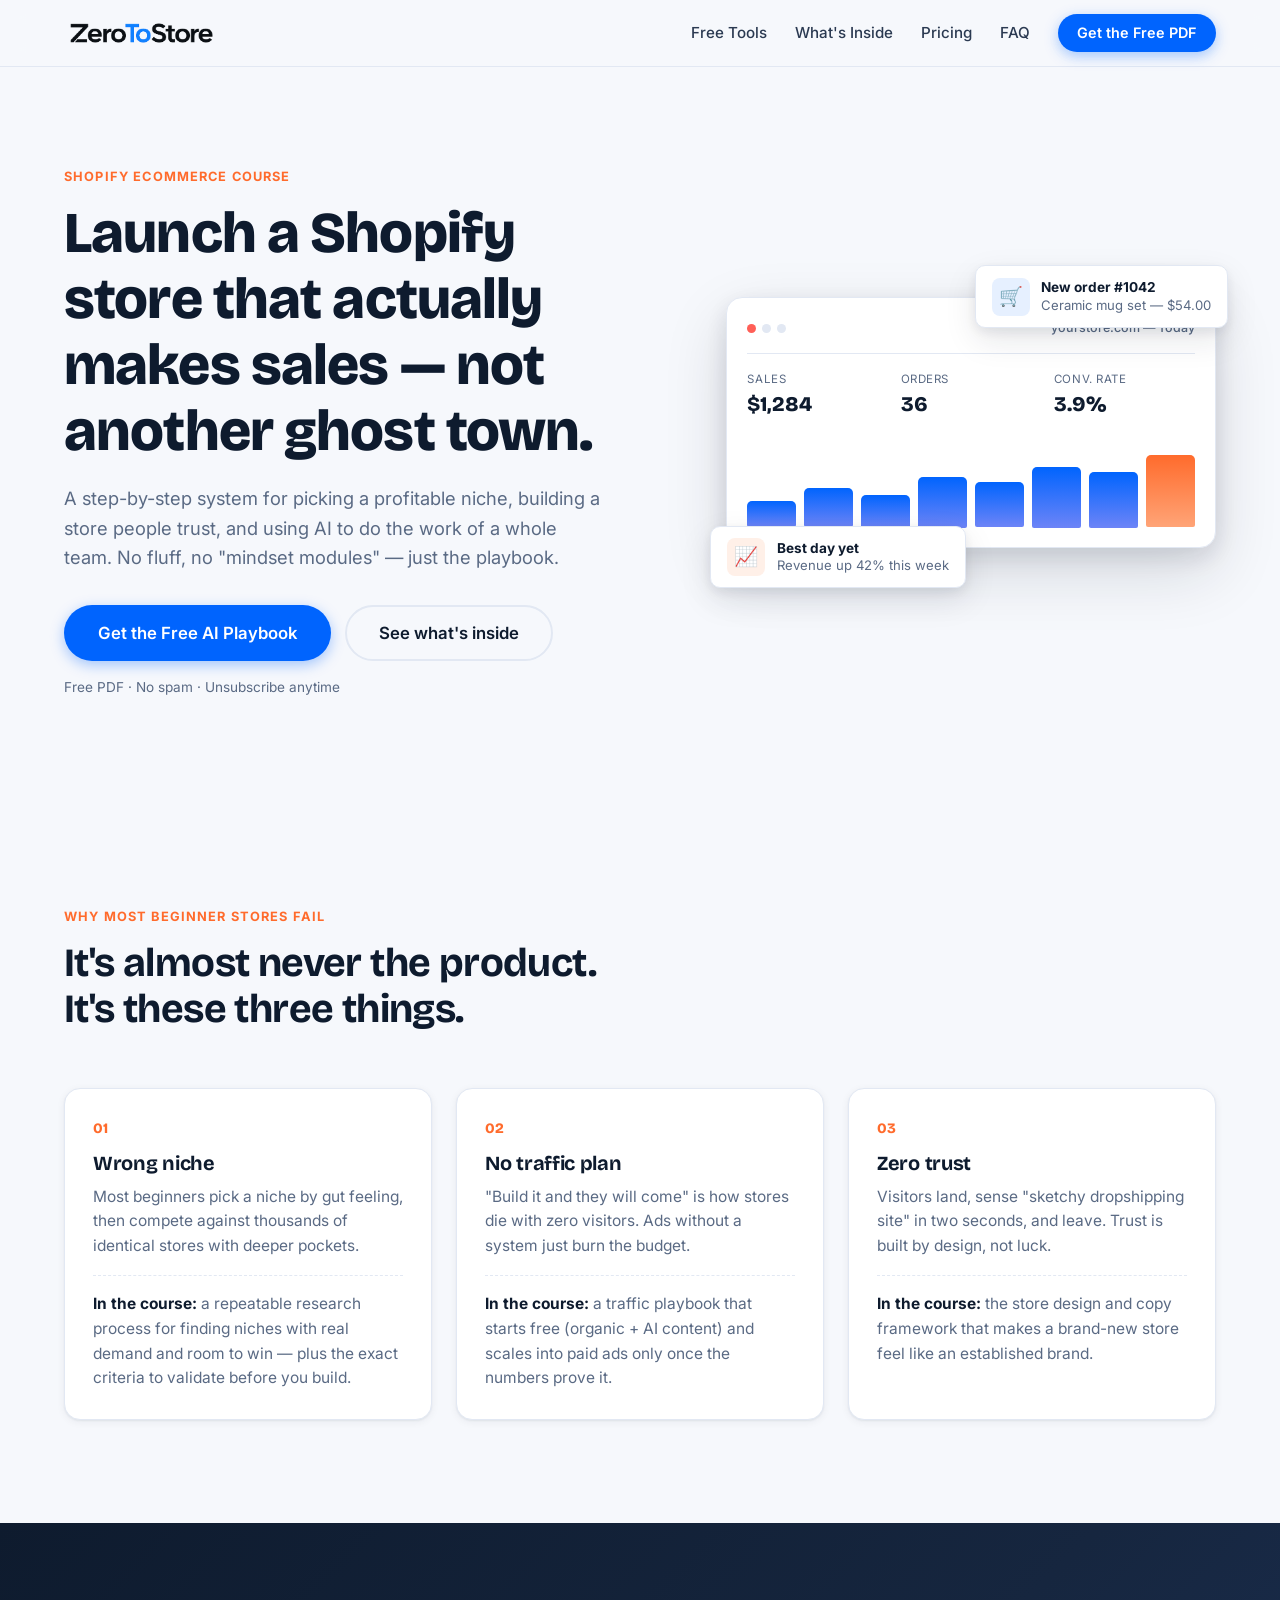
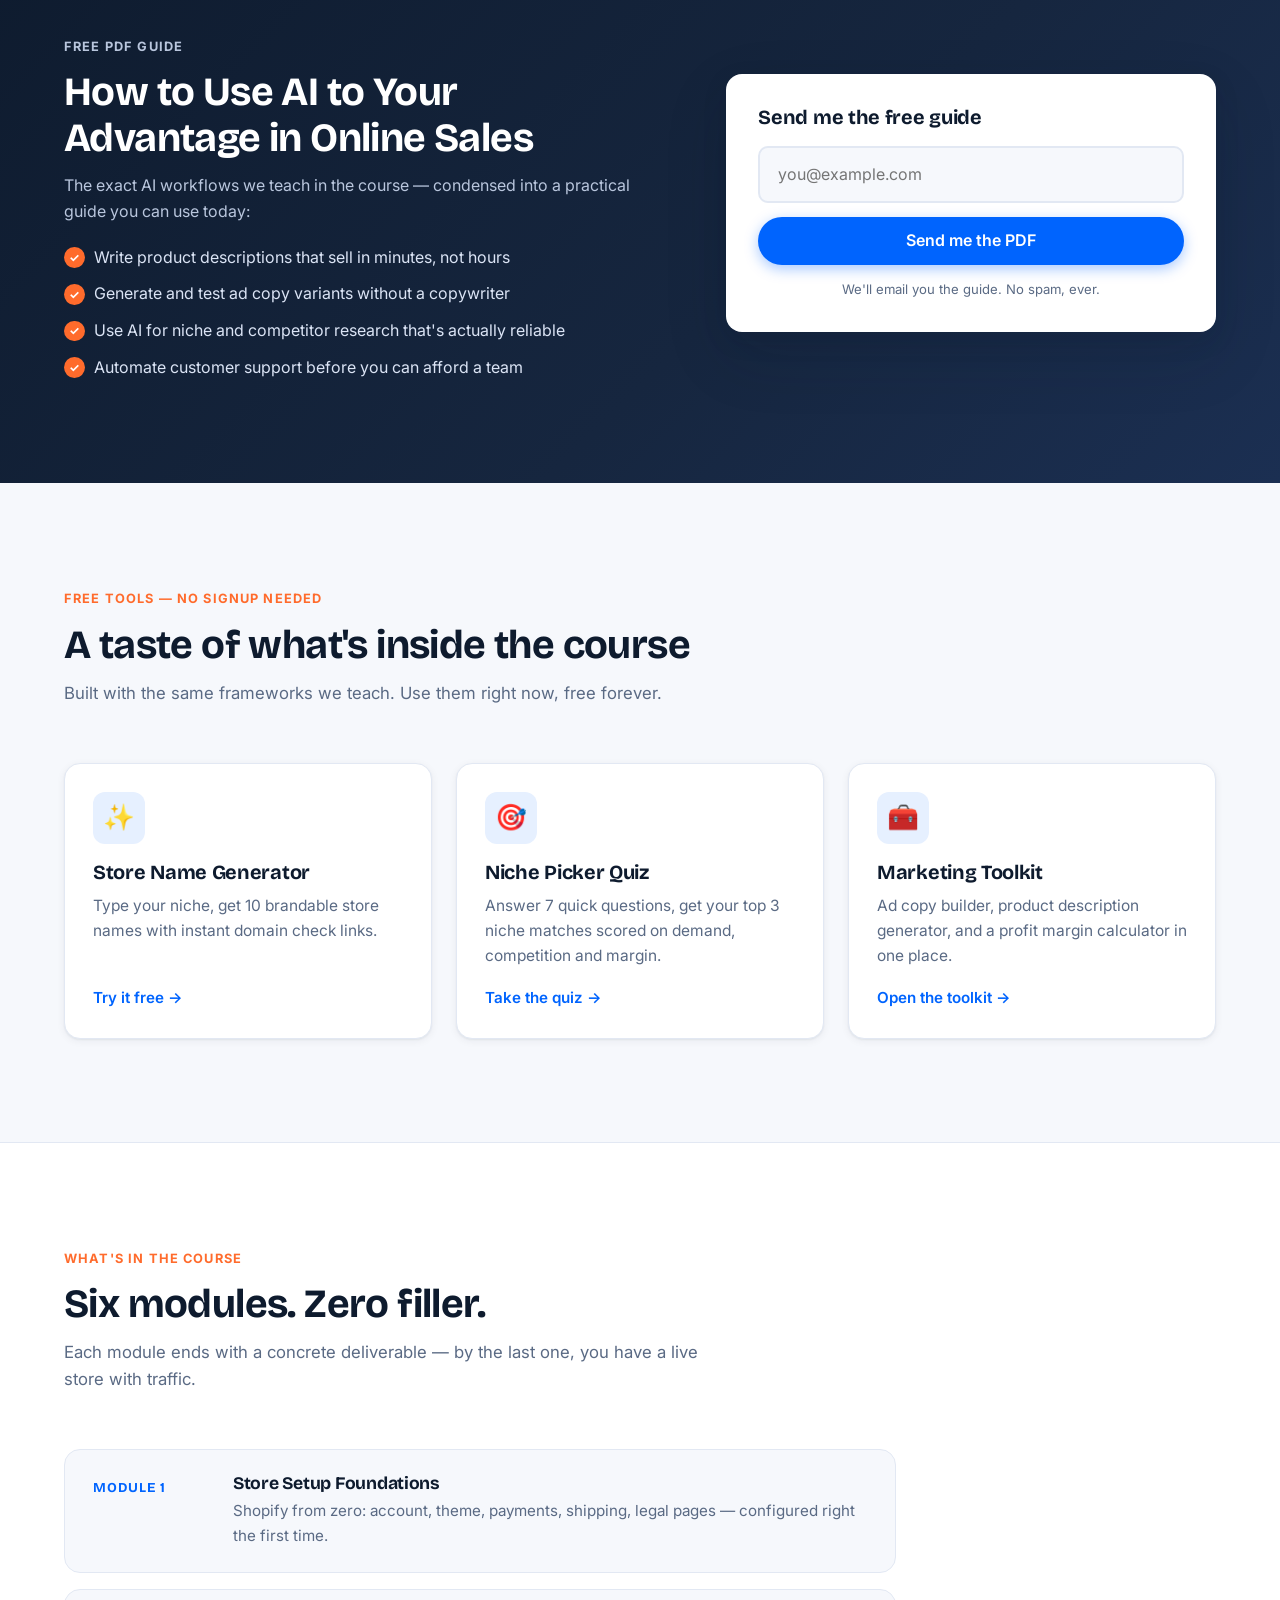
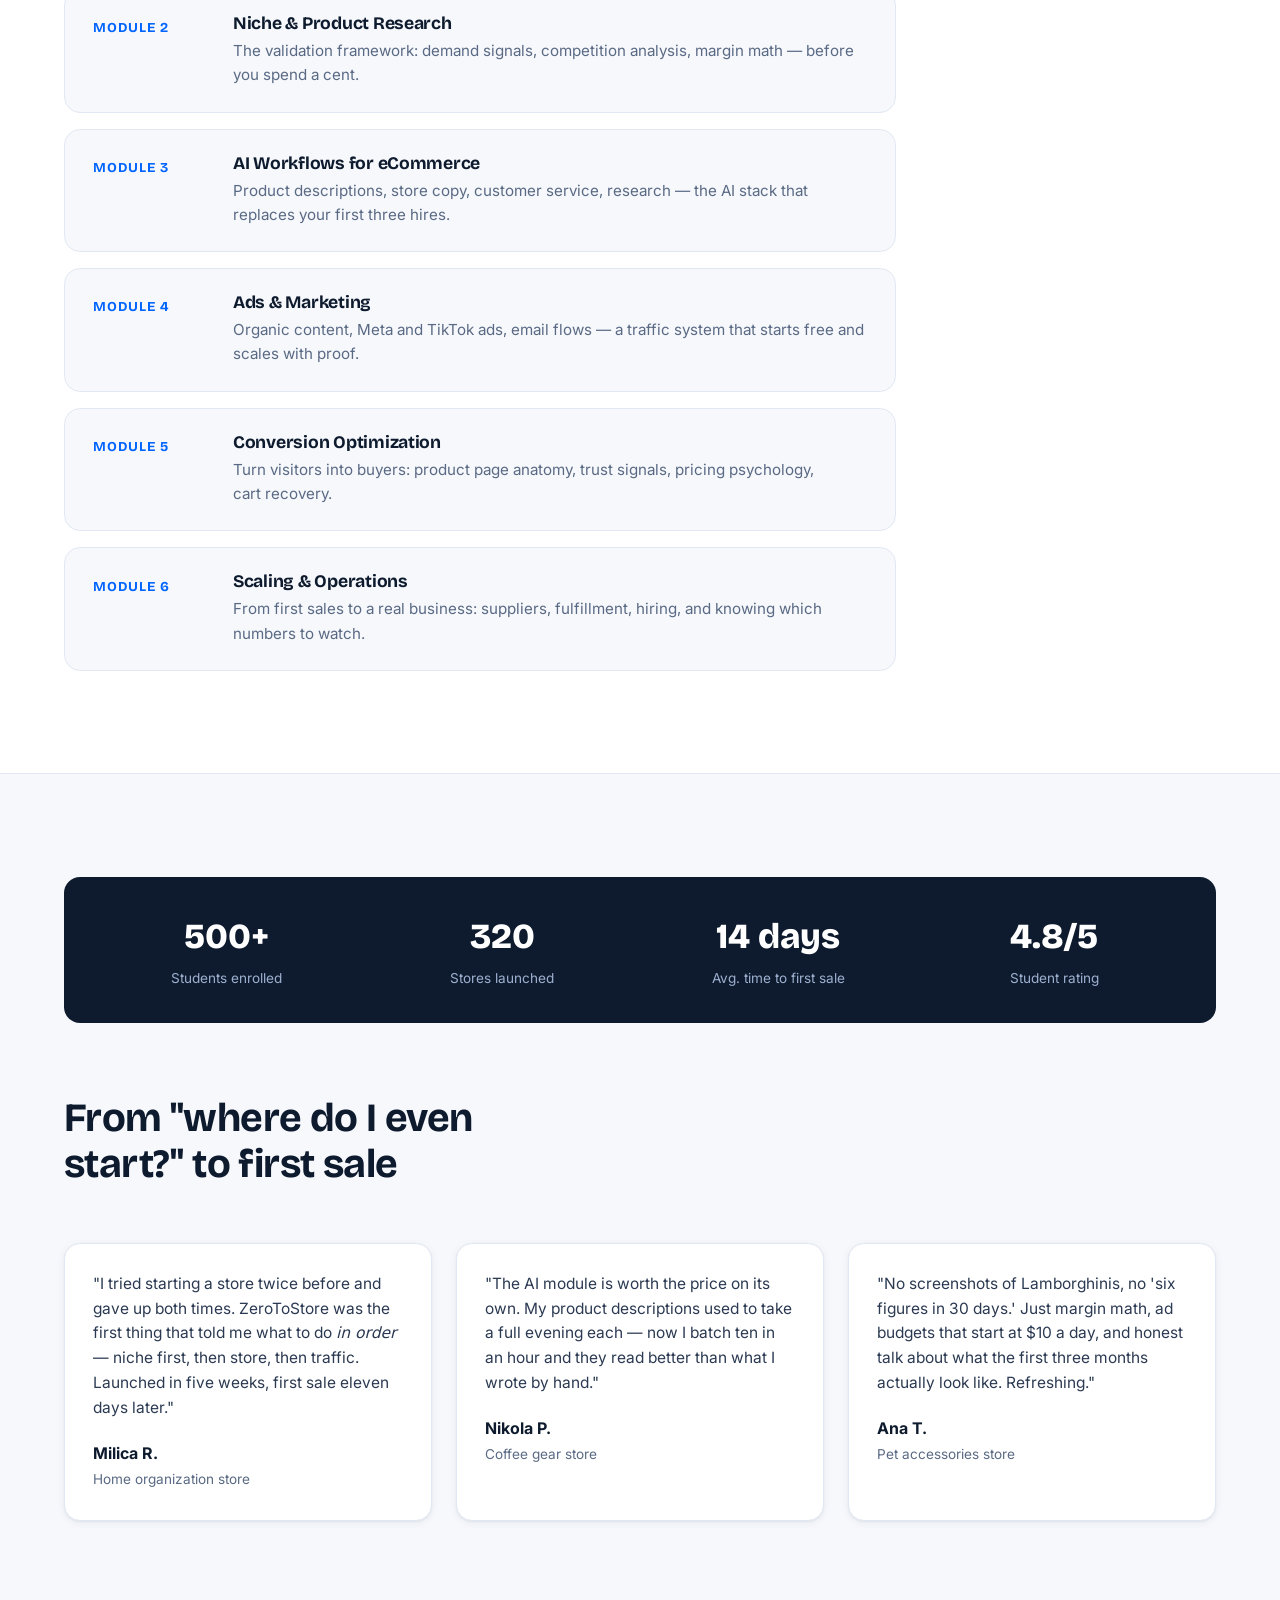
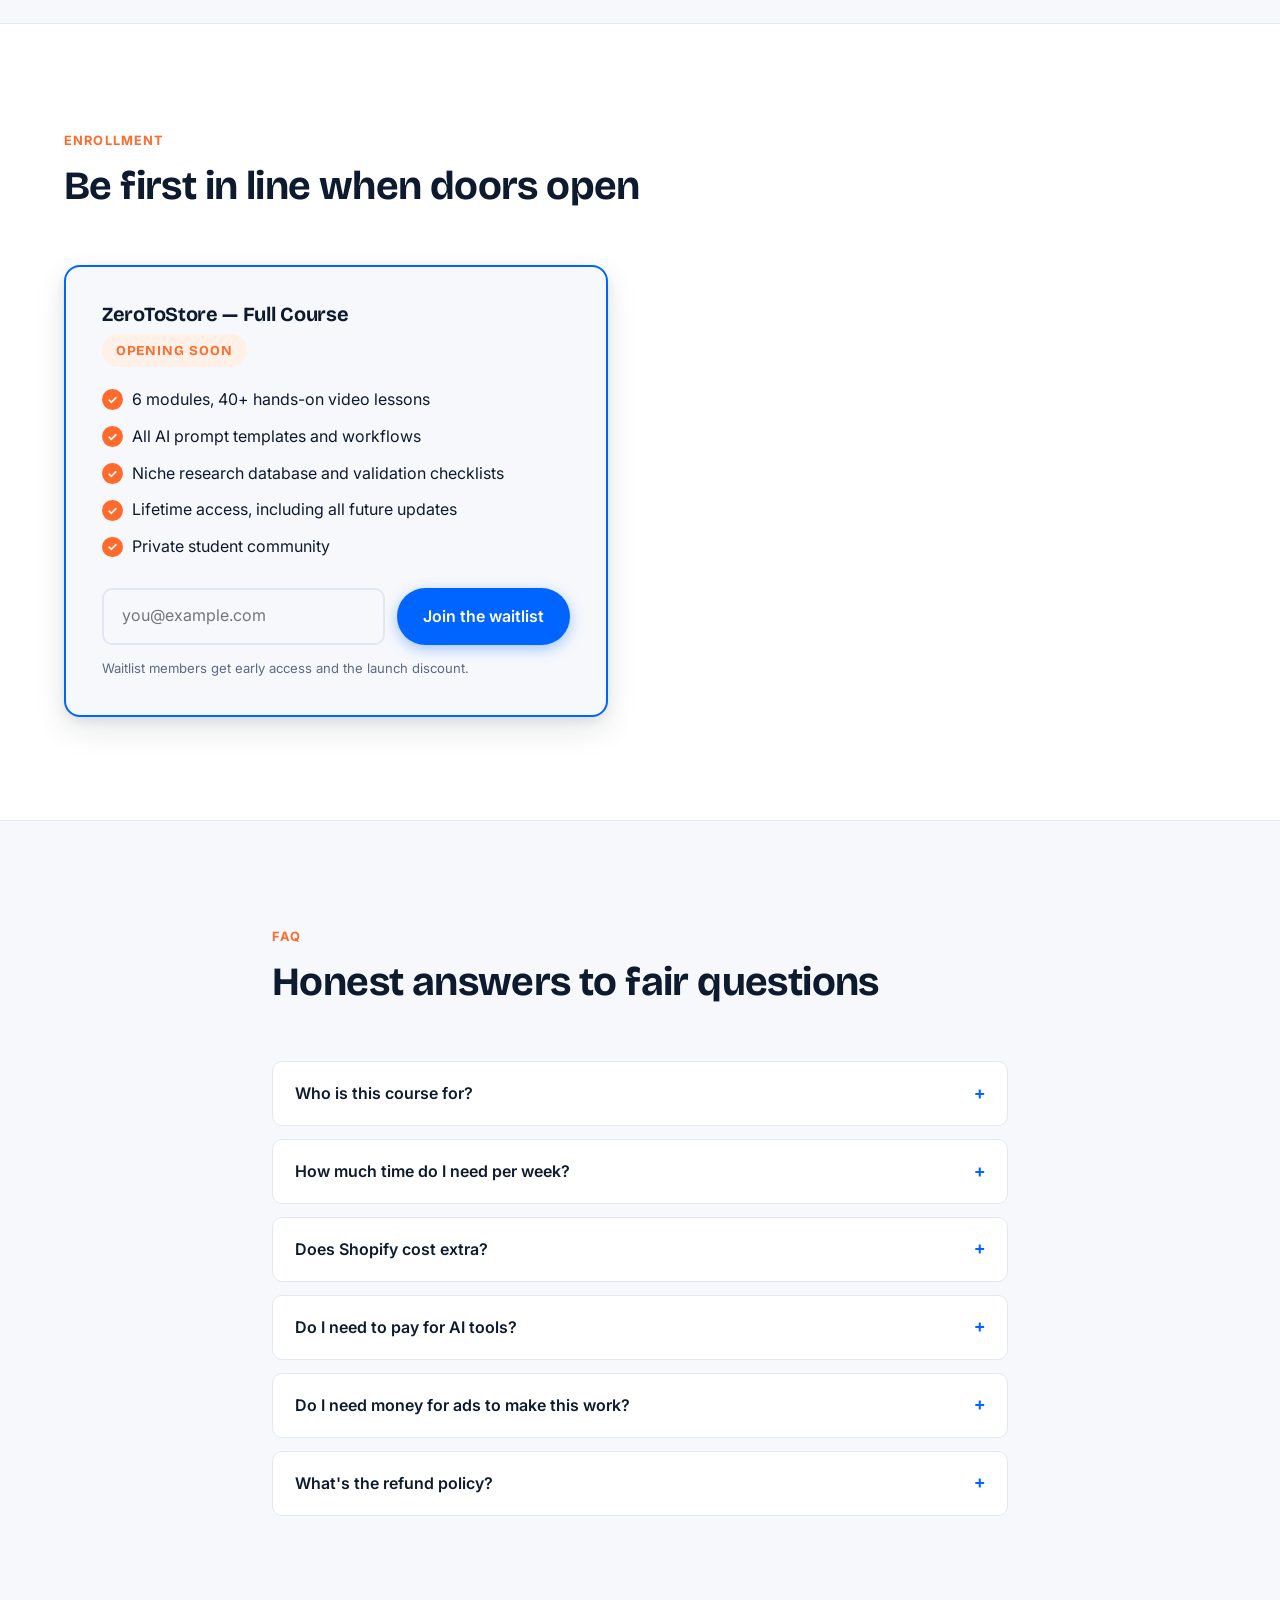
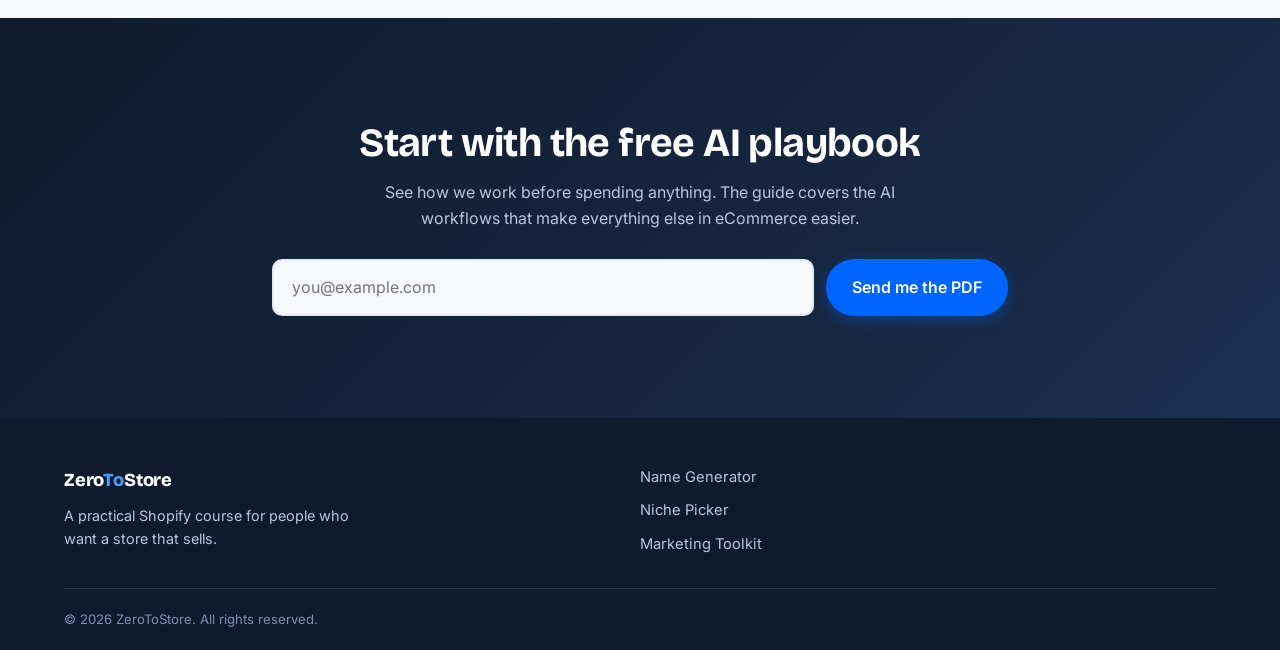
==== commit 8233bf17: "Apply ZeroToStore branding, real PDF, Formspree ID, test testimonials - Replace [COURSE NAME] with Z" ====
--- a/index.html
+++ b/index.html
@@ -3,9 +3,9 @@
 <head>
   <meta charset="UTF-8">
   <meta name="viewport" content="width=device-width, initial-scale=1.0">
-  <title>[COURSE NAME] — Launch a Shopify Store That Actually Sells</title>
+  <title>ZeroToStore — Launch a Shopify Store That Actually Sells</title>
   <meta name="description" content="A practical Shopify eCommerce course: pick a winning niche, use AI to work 10x faster, and launch a store built to convert. Grab the free AI playbook PDF.">
-  <link rel="icon" type="image/svg+xml" href="assets/favicon.svg">
+  <link rel="icon" type="image/png" href="assets/favicon.png">
   <link rel="preconnect" href="https://fonts.googleapis.com">
   <link rel="preconnect" href="https://fonts.gstatic.com" crossorigin>
   <link href="https://fonts.googleapis.com/css2?family=Bricolage+Grotesque:opsz,wght@12..96,500;12..96,600;12..96,700;12..96,800&family=Inter:wght@400;500;600;700&display=swap" rel="stylesheet">
@@ -17,7 +17,7 @@
   <!-- ============ NAV ============ -->
   <header class="site-header">
     <nav class="nav container" aria-label="Main navigation">
-      <a href="#top" class="nav-logo">[COURSE NAME]</a>
+      <a href="#top" class="nav-logo"><img src="assets/logo-wordmark.png" alt="ZeroToStore" class="nav-logo-img"></a>
       <button class="nav-toggle" aria-expanded="false" aria-controls="nav-menu" aria-label="Toggle menu">
         <span></span><span></span><span></span>
       </button>
@@ -140,7 +140,7 @@
             <p class="form-note">We'll email you the guide. No spam, ever.</p>
             <div class="form-success" hidden>
               <p><strong>Check your inbox!</strong> Your guide is on the way.</p>
-              <p>Can't wait? <a href="assets/lead-magnet.pdf" target="_blank" rel="noopener">Download the PDF right now →</a></p>
+              <p>Can't wait? <a href="assets/The%20AI%20Advantage.pdf" target="_blank" rel="noopener">Download the PDF right now →</a></p>
             </div>
           </form>
         </div>
@@ -259,19 +259,19 @@
         <div class="section-head reveal">
           <h2>From "where do I even start?" to first sale</h2>
         </div>
-        <!-- PLACEHOLDER: real testimonials -->
+        <!-- PLACEHOLDER: test testimonials — replace with real student quotes before launch -->
         <div class="grid-3">
           <figure class="card testimonial reveal">
-            <blockquote>"I'd been stuck in research mode for months. The niche module gave me an actual decision process — my store went live three weeks later and got its first sale in week two."</blockquote>
-            <figcaption><strong>Ana K.</strong><span>Home &amp; living store</span></figcaption>
+            <blockquote>"I tried starting a store twice before and gave up both times. ZeroToStore was the first thing that told me what to do <em>in order</em> — niche first, then store, then traffic. Launched in five weeks, first sale eleven days later."</blockquote>
+            <figcaption><strong>Milica R.</strong><span>Home organization store</span></figcaption>
           </figure>
           <figure class="card testimonial reveal">
-            <blockquote>"The AI workflows alone paid for the course. Product descriptions that used to take me a whole evening now take fifteen minutes, and they convert better."</blockquote>
-            <figcaption><strong>Stefan M.</strong><span>Pet supplies store</span></figcaption>
+            <blockquote>"The AI module is worth the price on its own. My product descriptions used to take a full evening each — now I batch ten in an hour and they read better than what I wrote by hand."</blockquote>
+            <figcaption><strong>Nikola P.</strong><span>Coffee gear store</span></figcaption>
           </figure>
           <figure class="card testimonial reveal">
-            <blockquote>"What I appreciated most: no hype. Real numbers, real margin math, and a straight answer about what's realistic in the first 90 days."</blockquote>
-            <figcaption><strong>Jelena D.</strong><span>Fitness accessories store</span></figcaption>
+            <blockquote>"No screenshots of Lamborghinis, no 'six figures in 30 days.' Just margin math, ad budgets that start at $10 a day, and honest talk about what the first three months actually look like. Refreshing."</blockquote>
+            <figcaption><strong>Ana T.</strong><span>Pet accessories store</span></figcaption>
           </figure>
         </div>
       </div>
@@ -286,7 +286,7 @@
         </div>
         <div class="offer-card reveal">
           <div class="offer-head">
-            <h3>[COURSE NAME] — Full Course</h3>
+            <h3>ZeroToStore — Full Course</h3>
             <p class="offer-price">
               <!-- PRICE PLACEHOLDER: swap the line below for the real price + buy button when checkout is live -->
               <span class="offer-price-label">Opening soon</span>
@@ -365,7 +365,7 @@
             <input type="hidden" name="source" value="pdf">
             <button type="submit" class="btn btn-primary">Send me the PDF</button>
             <div class="form-success" hidden>
-              <p><strong>Check your inbox!</strong> Your guide is on the way. Can't wait? <a href="assets/lead-magnet.pdf" target="_blank" rel="noopener">Download it now →</a></p>
+              <p><strong>Check your inbox!</strong> Your guide is on the way. Can't wait? <a href="assets/The%20AI%20Advantage.pdf" target="_blank" rel="noopener">Download it now →</a></p>
             </div>
           </form>
         </div>
@@ -377,7 +377,7 @@
   <footer class="site-footer">
     <div class="container footer-inner">
       <div>
-        <p class="nav-logo">[COURSE NAME]</p>
+        <p class="nav-logo">Zero<span class="logo-to">To</span>Store</p>
         <p class="footer-tag">A practical Shopify course for people who want a store that sells.</p>
       </div>
       <nav class="footer-links" aria-label="Footer">
@@ -385,10 +385,10 @@
         <a href="tools/niche-picker.html">Niche Picker</a>
         <a href="tools/marketing-toolkit.html">Marketing Toolkit</a>
       </nav>
-      <p class="footer-contact">Questions? <a href="mailto:hello@example.com">hello@example.com</a><!-- CONTACT EMAIL PLACEHOLDER --></p>
+      <!-- CONTACT EMAIL: add a "Questions? email@..." line here when there's a contact address -->
     </div>
     <div class="container footer-bottom">
-      <p>© <span data-year>2026</span> [COURSE NAME]. All rights reserved.</p>
+      <p>© <span data-year>2026</span> ZeroToStore. All rights reserved.</p>
     </div>
   </footer>
 
--- a/css/style.css
+++ b/css/style.css
@@ -1,5 +1,5 @@
 /* ==========================================================================
-   [COURSE NAME] — Shopify Course Funnel
+   ZeroToStore — Shopify Course Funnel
    Design system: modern-commercial. Indigo primary, ember orange accent,
    Bricolage Grotesque display + Inter body.
    ========================================================================== */
@@ -12,9 +12,9 @@
   --ink-soft: #2b3a52;
   --muted: #5a6a84;
   --border: #e2e8f3;
-  --primary: #2e4bf2;
-  --primary-dark: #1f38c9;
-  --primary-soft: #e8ecfe;
+  --primary: #0064fe; /* ZeroToStore logo blue */
+  --primary-dark: #004fd0;
+  --primary-soft: #e6f0ff;
   --accent: #ff6b2c;
   --accent-soft: #fff0e8;
   --navy: #0e1b2e;
@@ -134,9 +134,9 @@
 .btn-primary {
   background: var(--primary);
   color: #fff;
-  box-shadow: 0 4px 14px rgba(46, 75, 242, 0.35);
-}
-.btn-primary:hover { background: var(--primary-dark); box-shadow: 0 6px 20px rgba(46, 75, 242, 0.45); }
+  box-shadow: 0 4px 14px rgba(0, 100, 254, 0.35);
+}
+.btn-primary:hover { background: var(--primary-dark); box-shadow: 0 6px 20px rgba(0, 100, 254, 0.45); }
 
 .btn-ghost {
   background: transparent;
@@ -176,6 +176,9 @@
   text-decoration: none;
   letter-spacing: -0.01em;
 }
+.nav-logo-img { height: 32px; width: auto; display: block; }
+.logo-to { color: var(--primary); }
+.site-footer .logo-to { color: #4d9aff; }
 .nav-menu {
   display: flex;
   align-items: center;
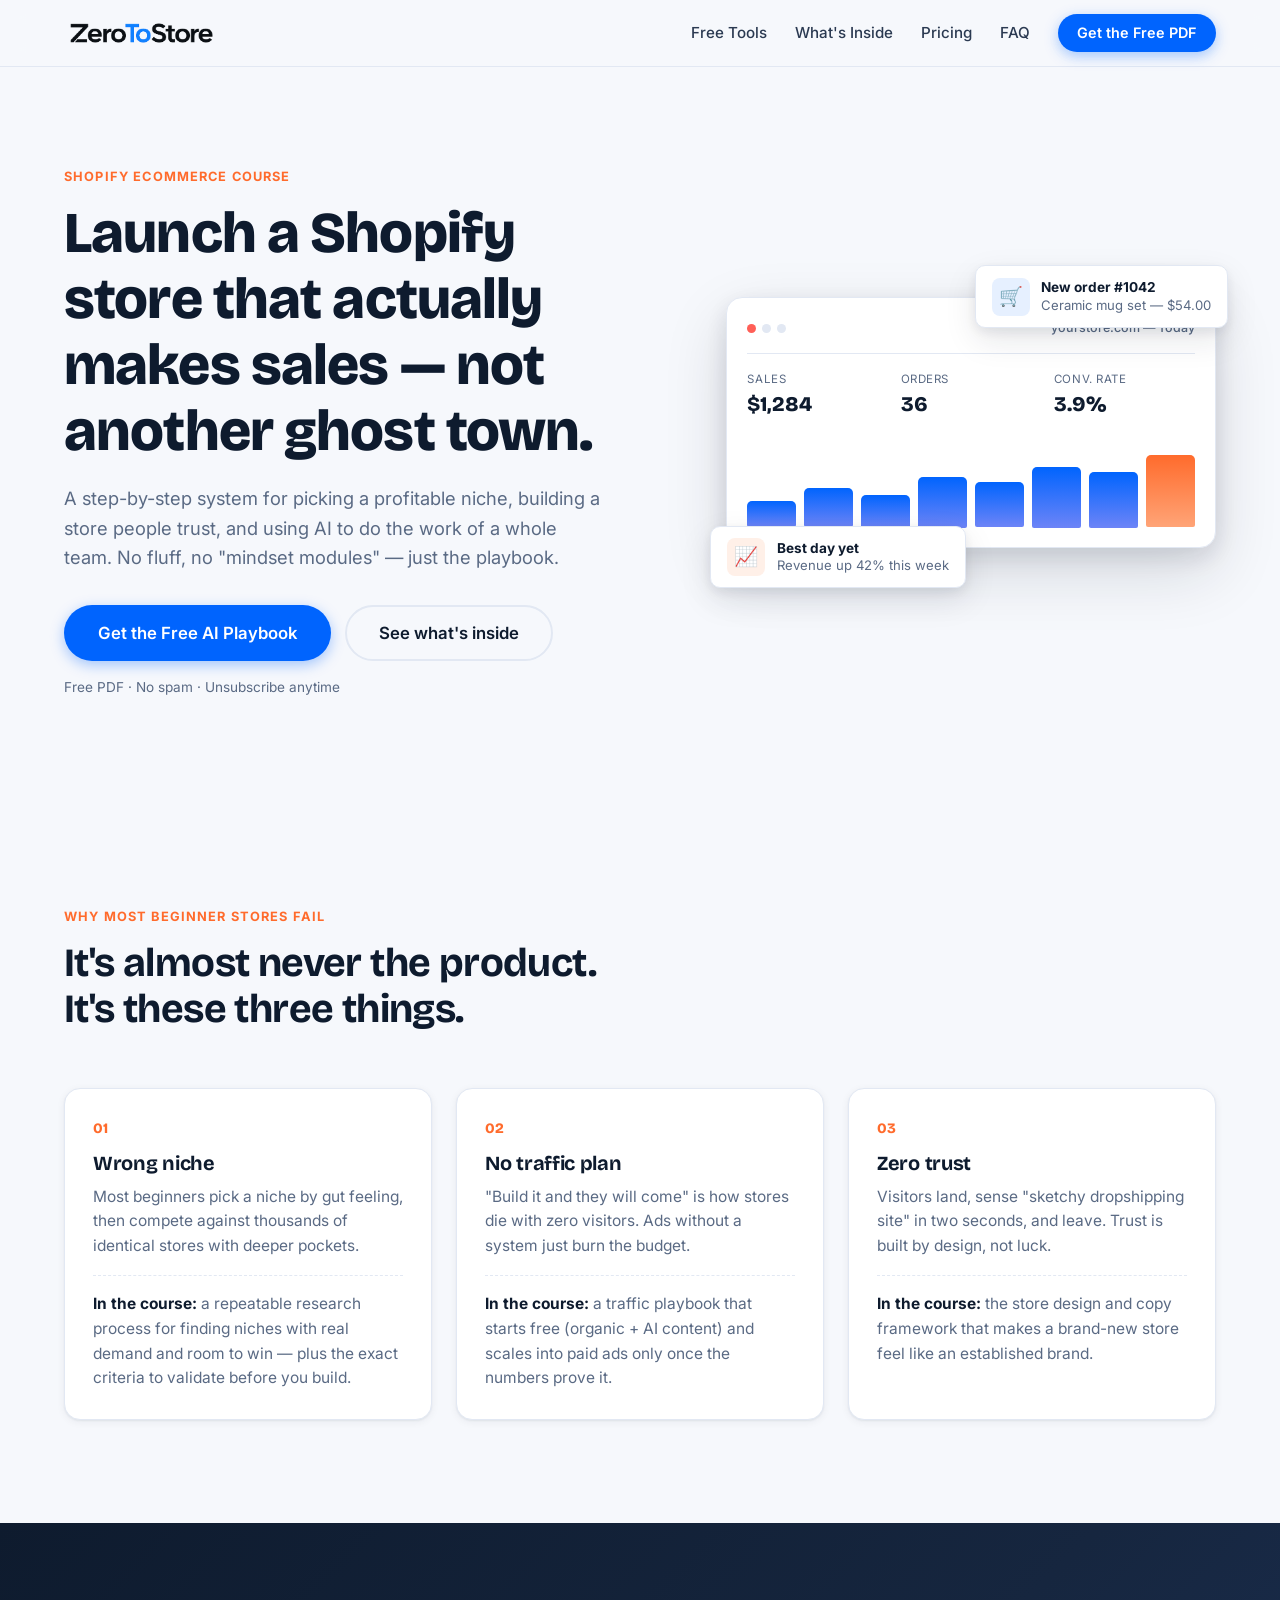
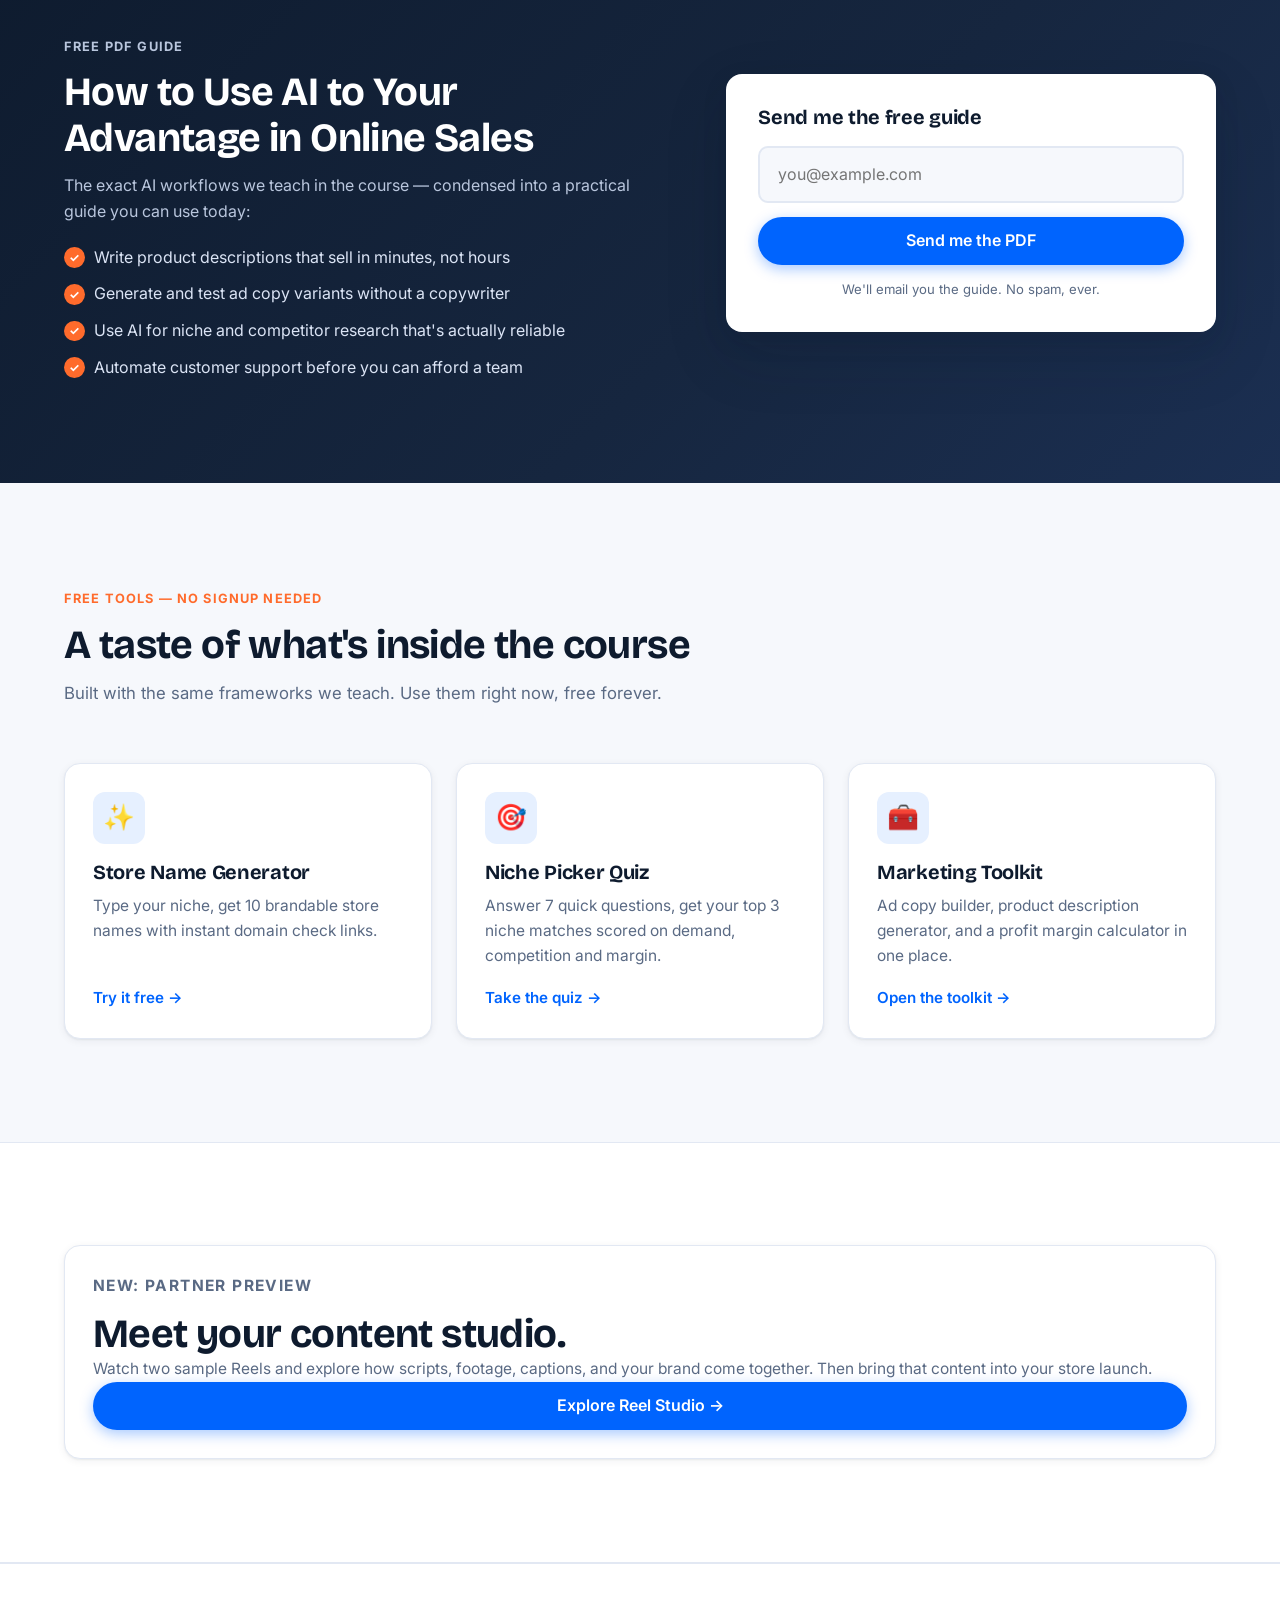
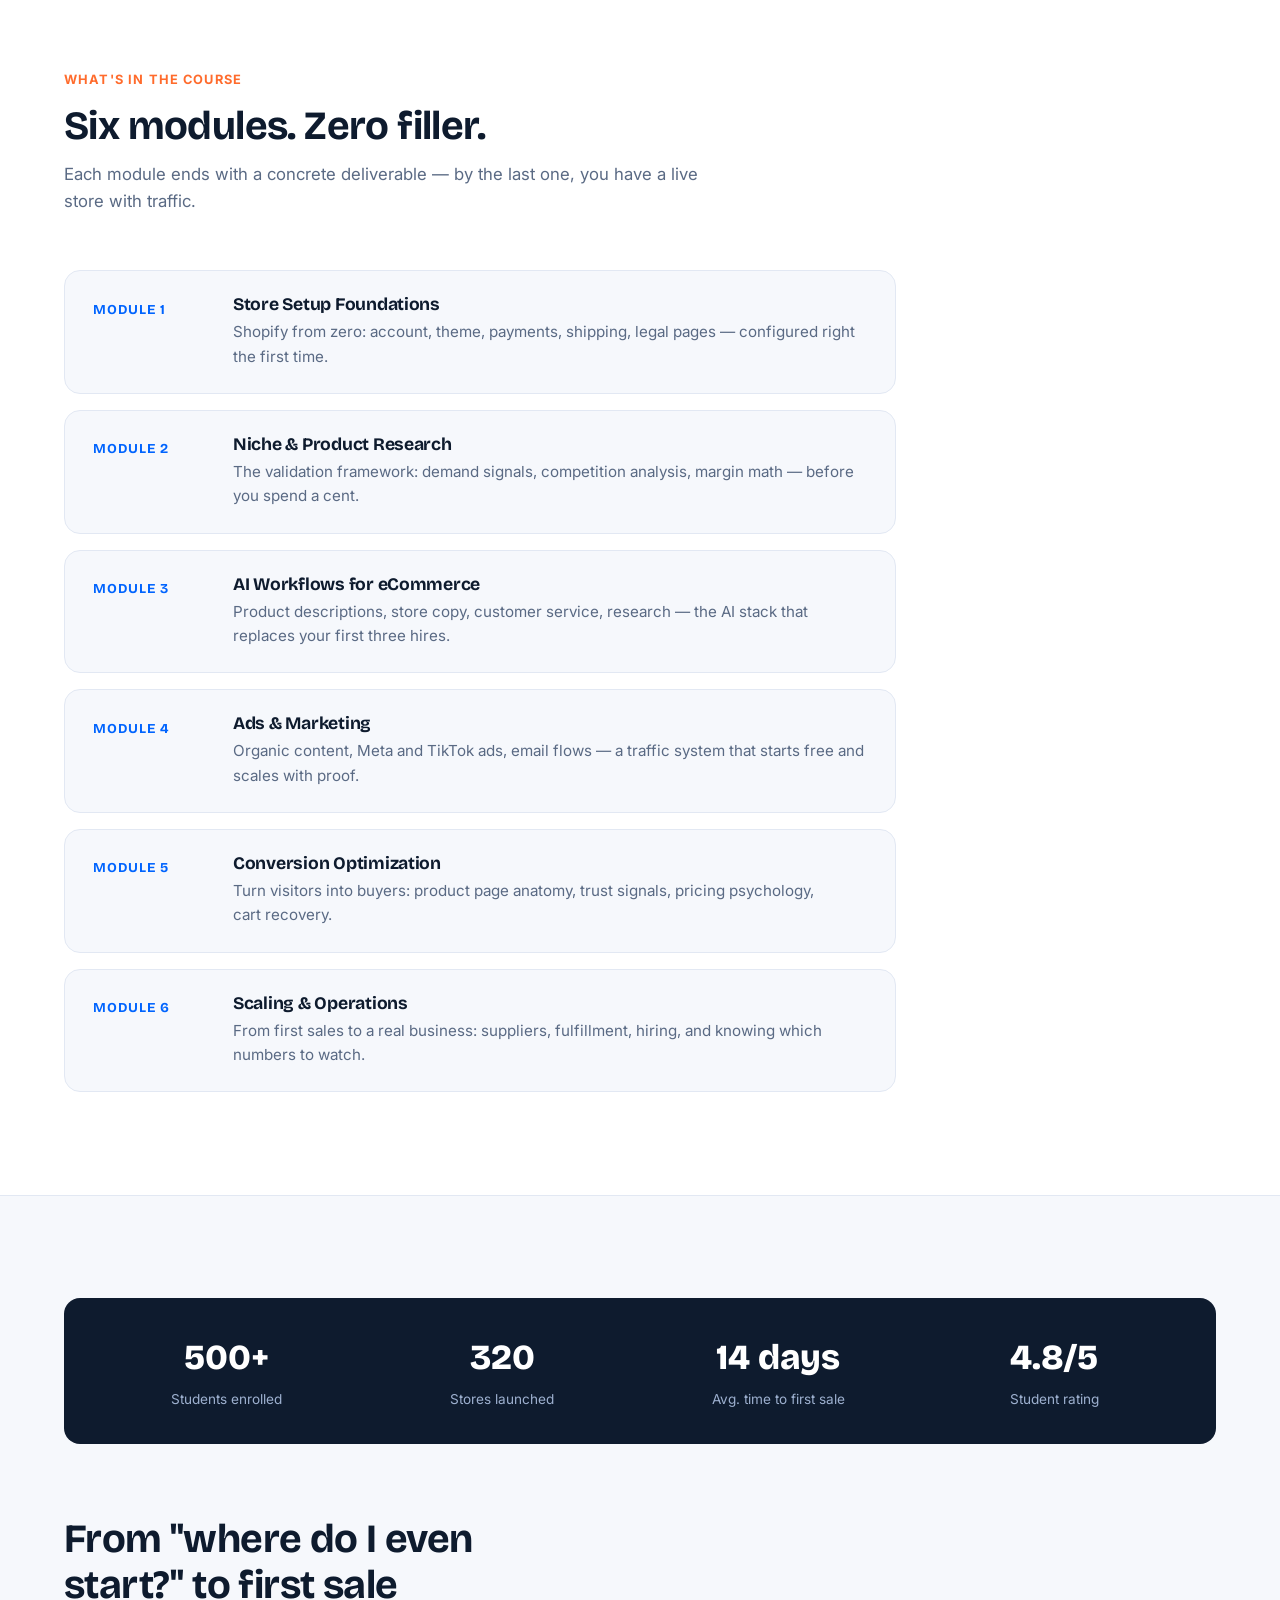
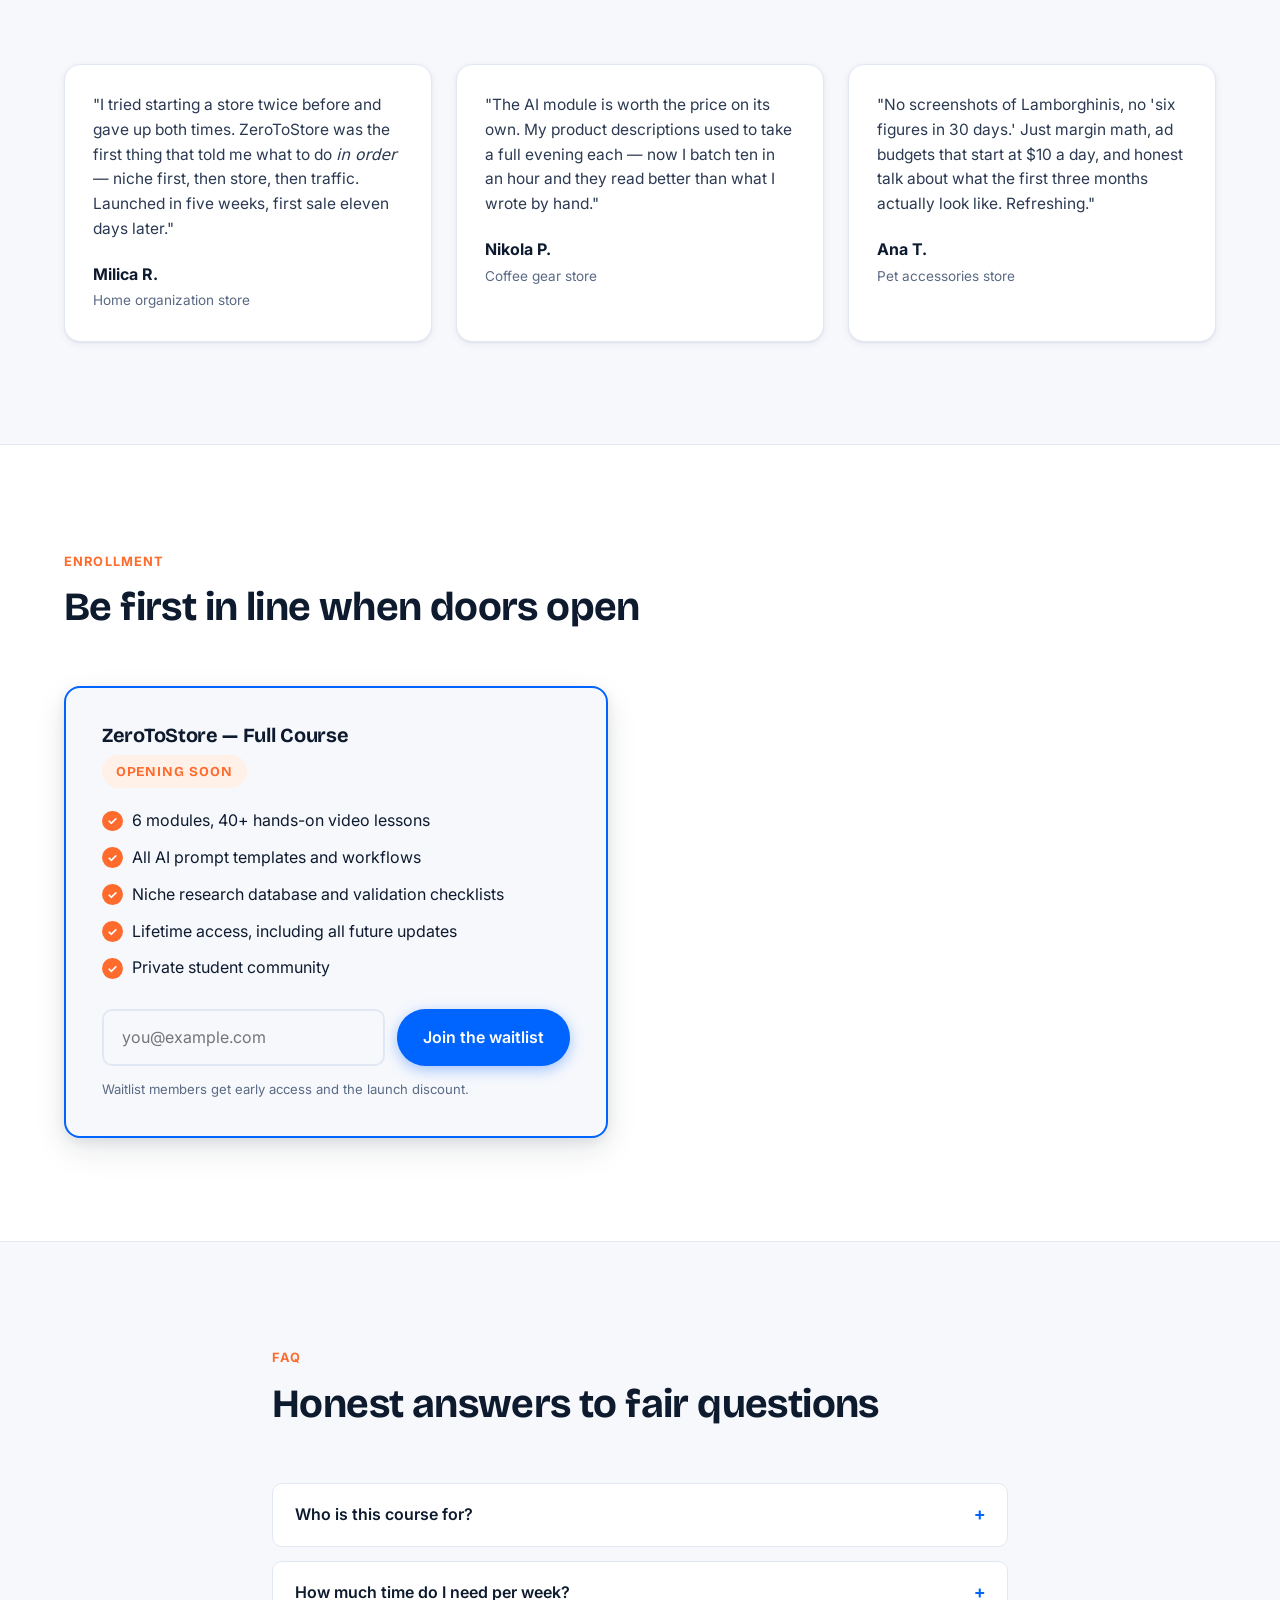
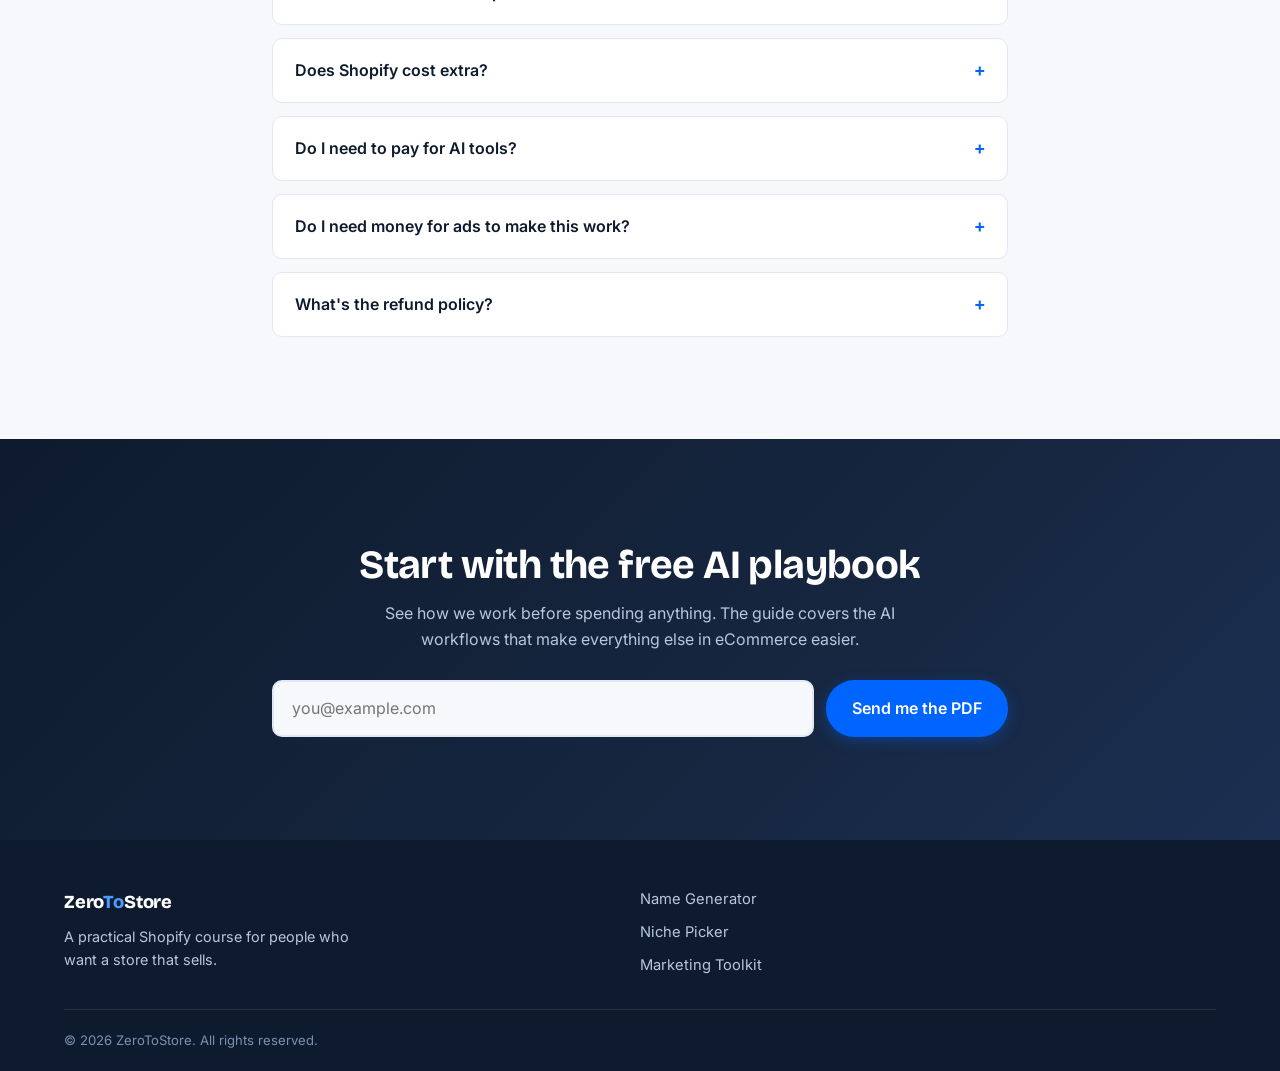
==== commit 15608d8b: "Connect Reel Studio examples to the course funnel" ====
--- a/index.html
+++ b/index.html
@@ -178,6 +178,14 @@
       </div>
     </section>
 
+    <section class="section section-alt" id="reel-studio"><div class="container">
+      <div class="card tool-card">
+        <p class="eyebrow">NEW: PARTNER PREVIEW</p><h2>Meet your content studio.</h2>
+        <p>Watch two sample Reels and explore how scripts, footage, captions, and your brand come together. Then bring that content into your store launch.</p>
+        <a href="tools/reel-studio.html" class="btn btn-primary">Explore Reel Studio &rarr;</a>
+      </div>
+    </div></section>
+
     <!-- ============ 5. CURRICULUM ============ -->
     <section class="section section-alt" id="curriculum">
       <div class="container">
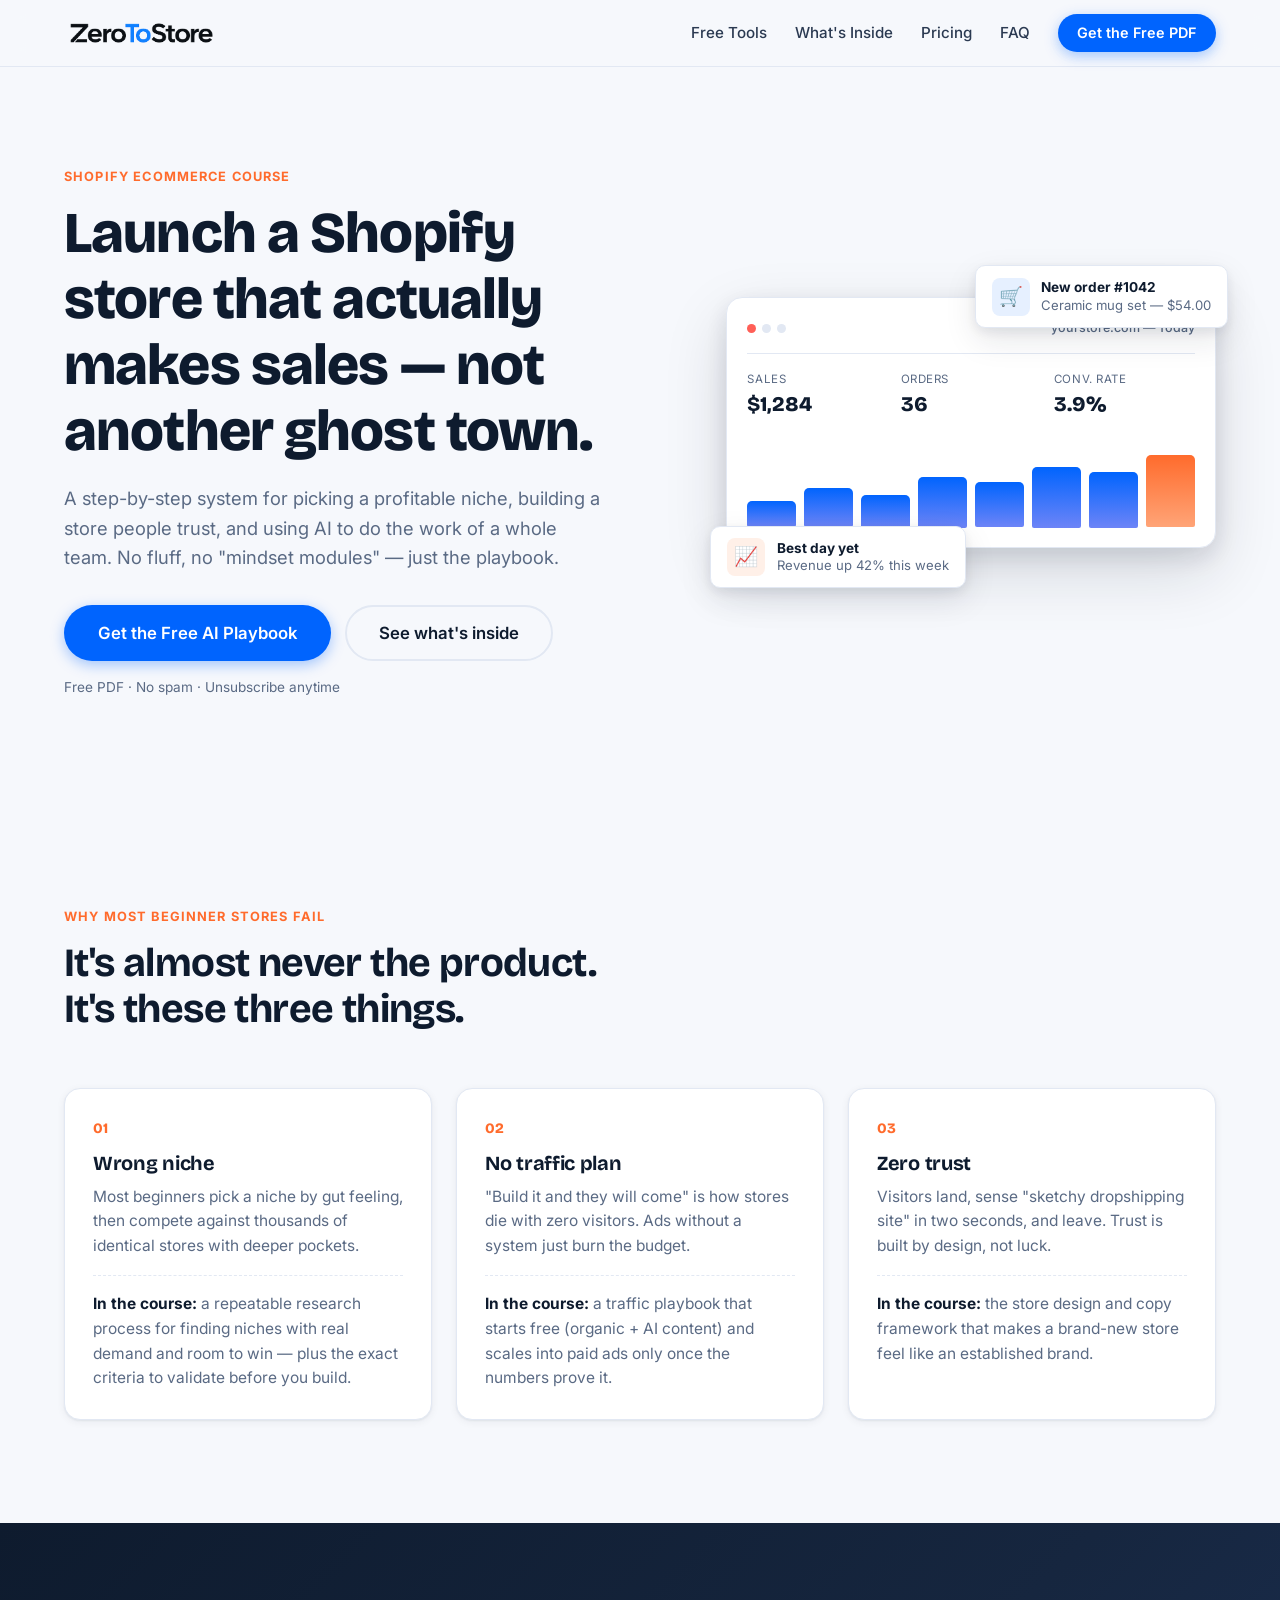
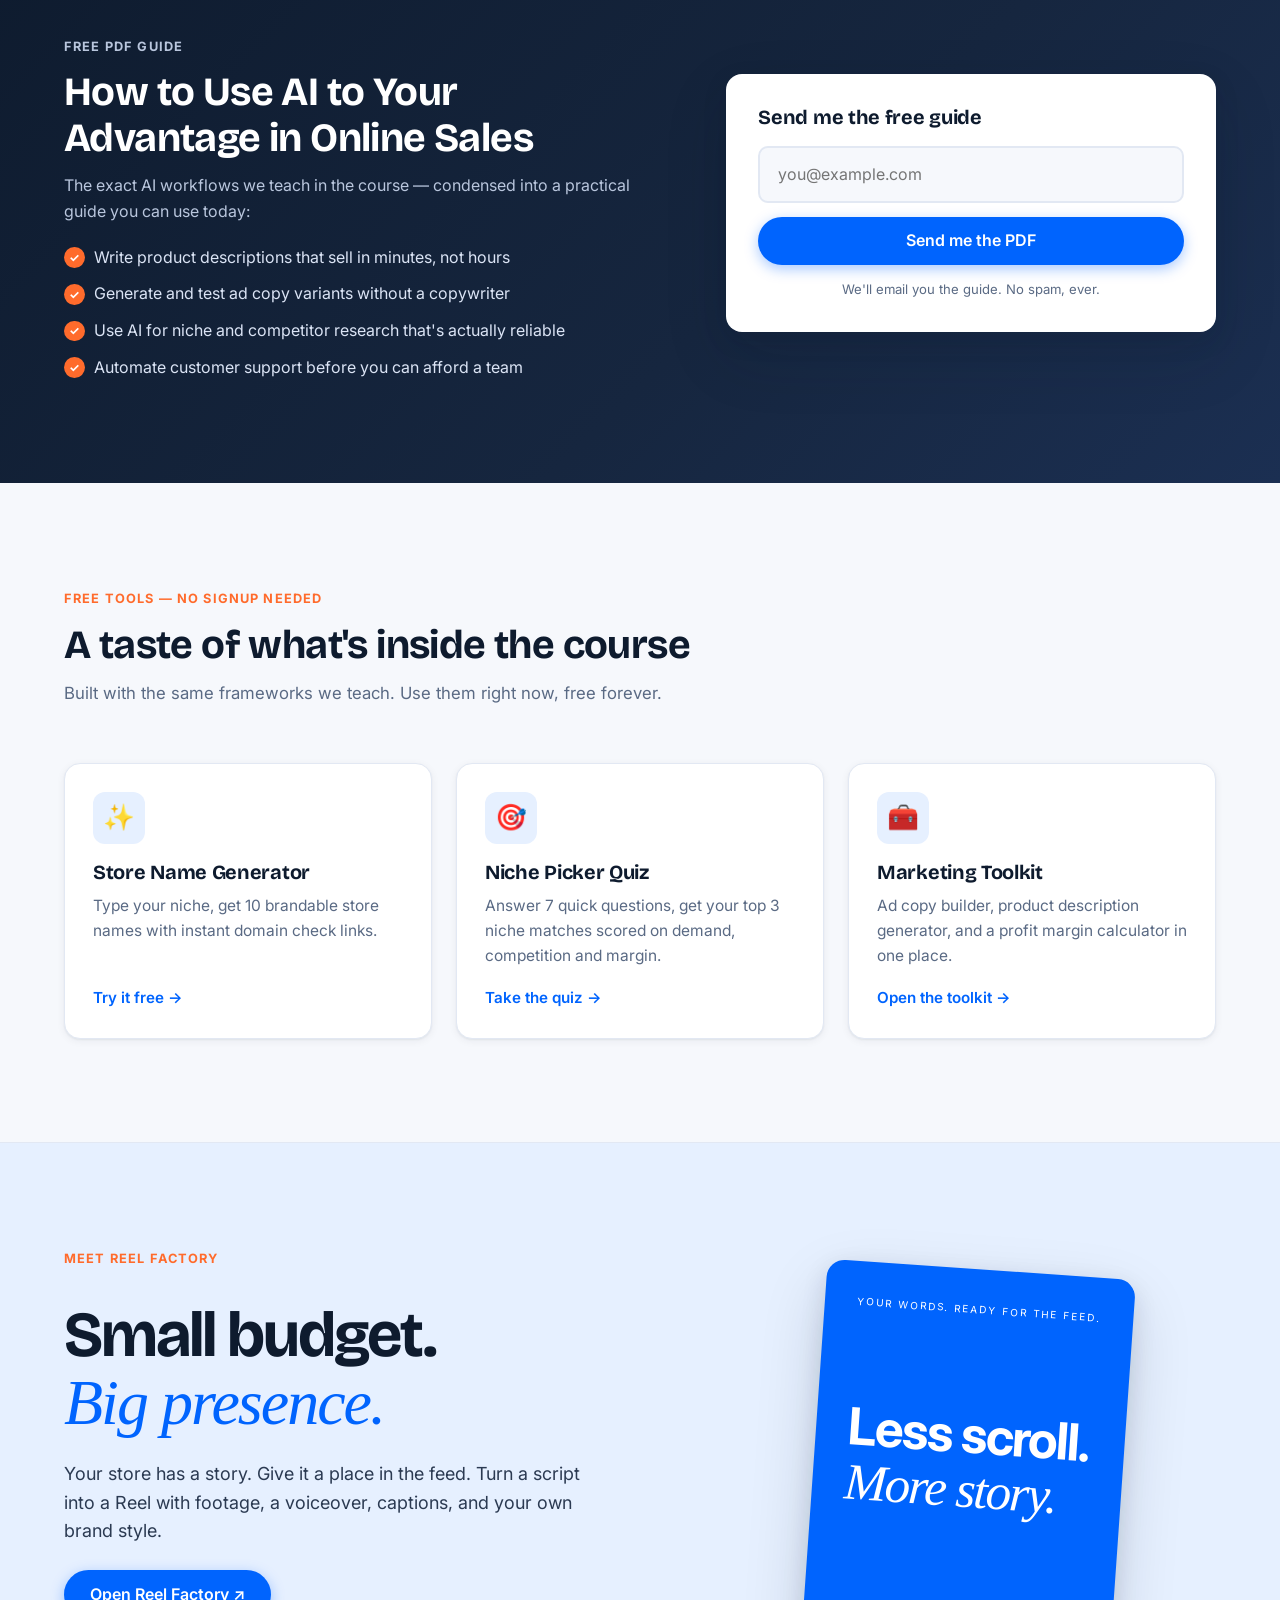
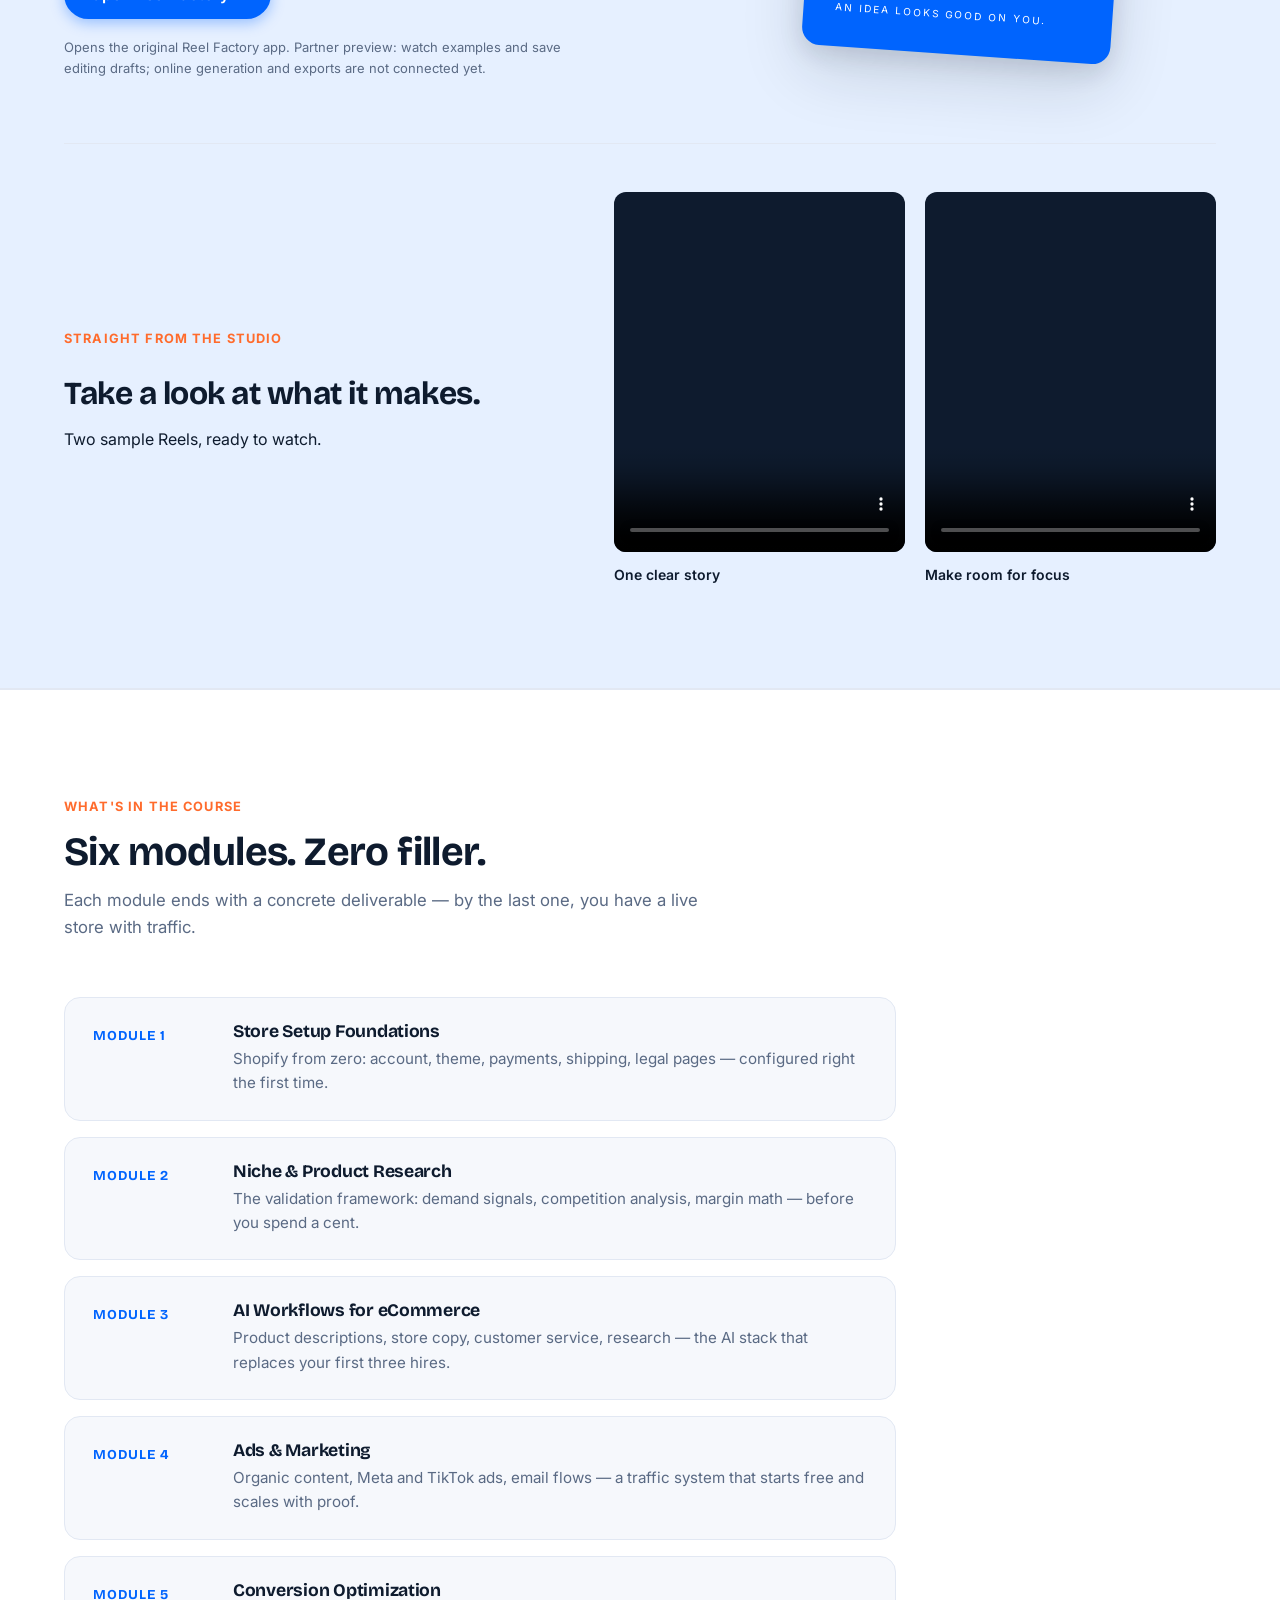
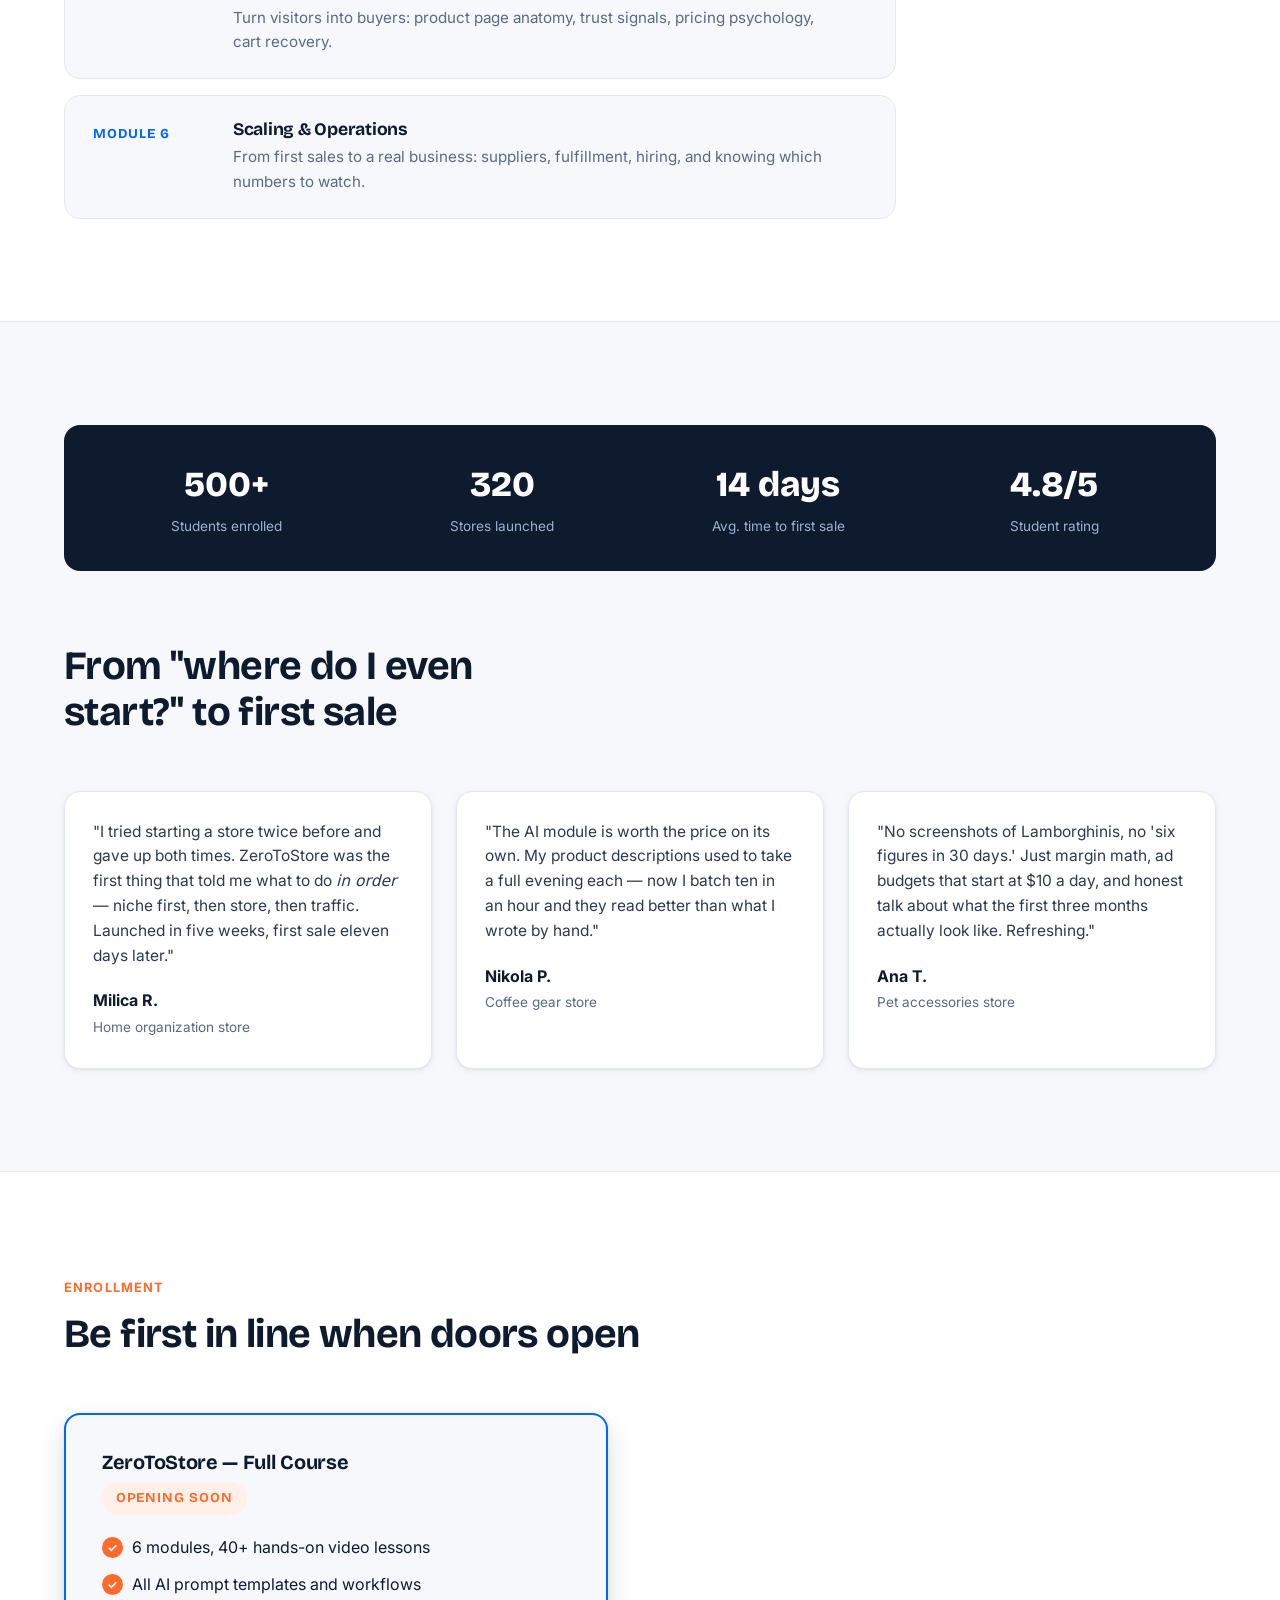
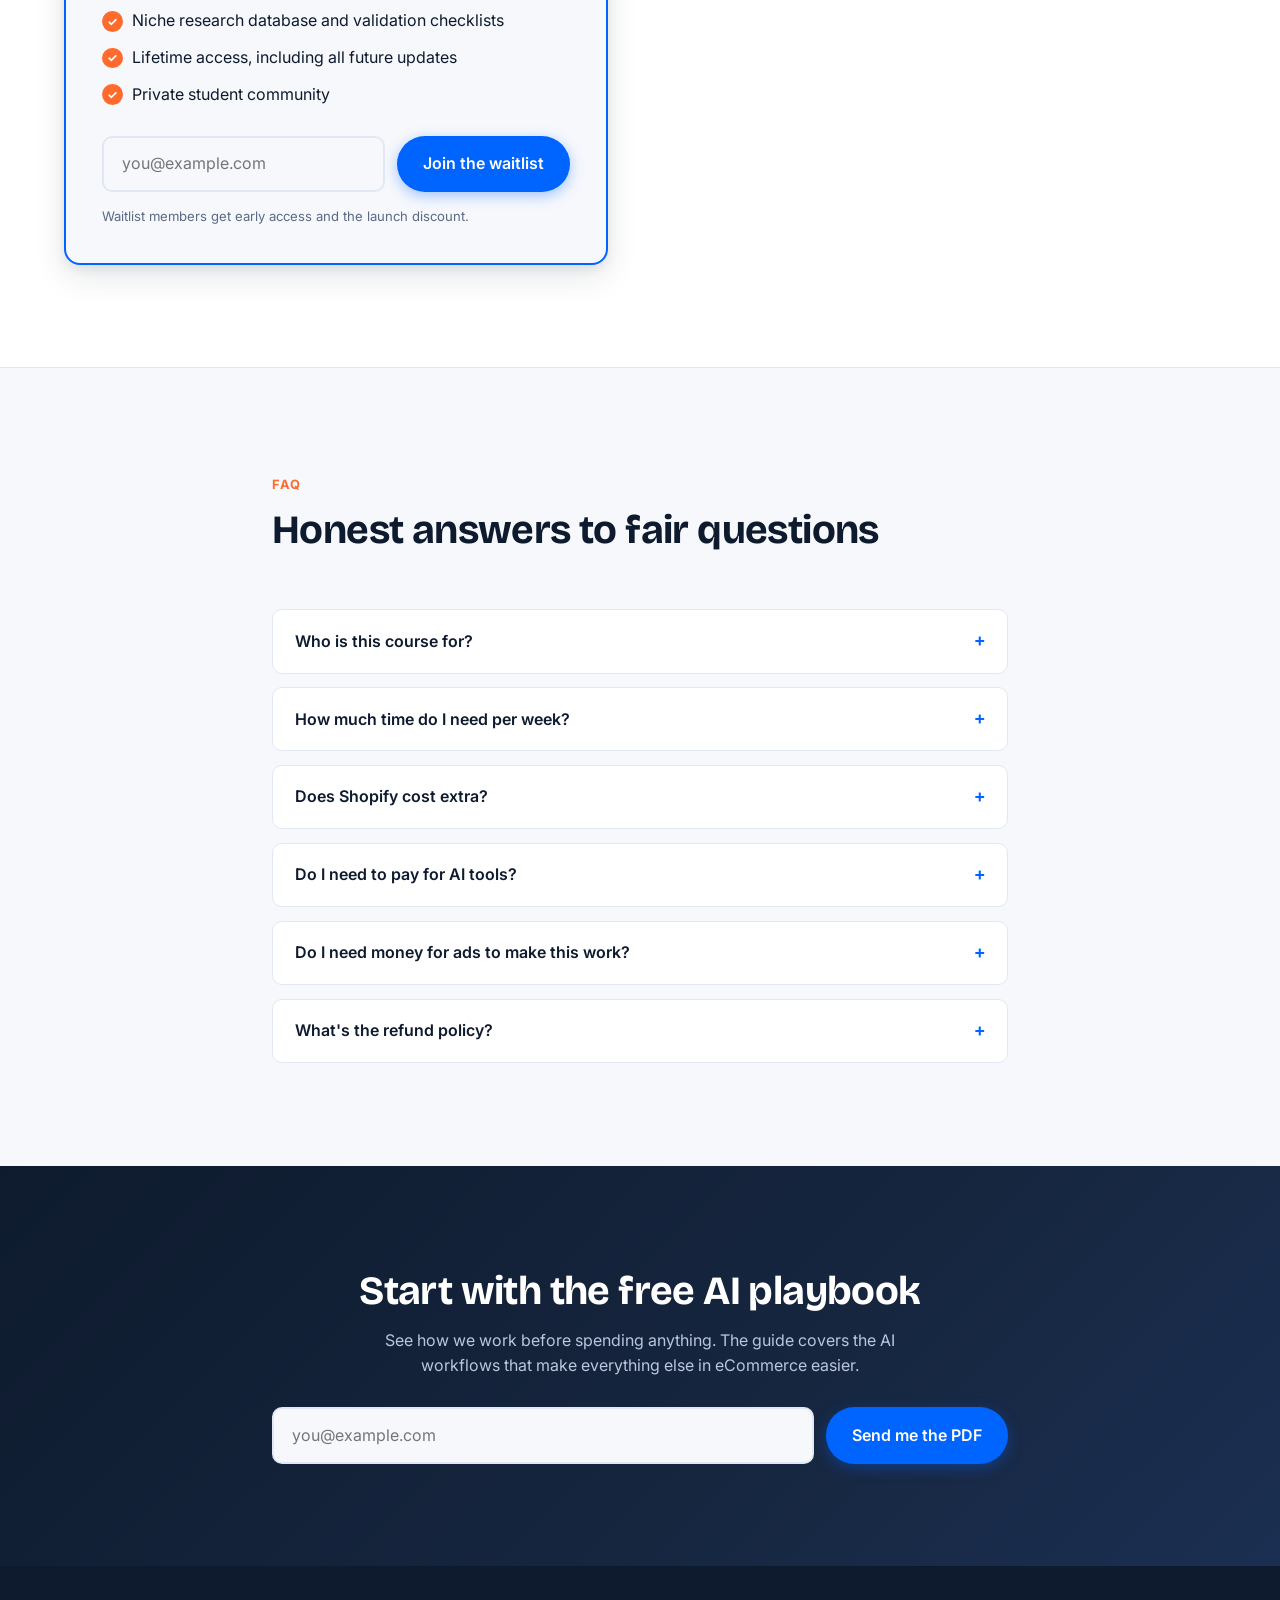
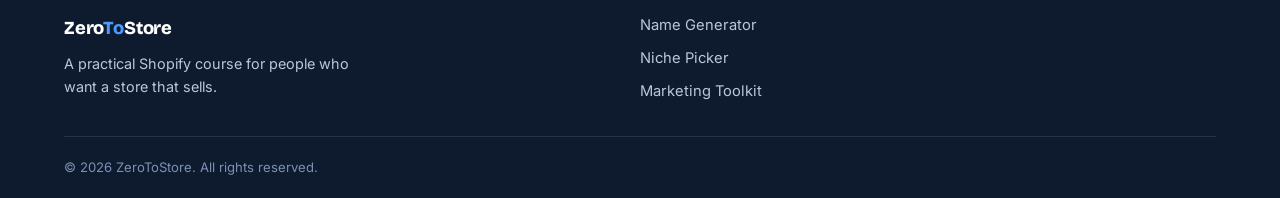
==== commit 2b9eb0eb: "Give Reel Factory a dedicated funnel section and preserve its app identity" ====
--- a/index.html
+++ b/index.html
@@ -178,13 +178,31 @@
       </div>
     </section>
 
-    <section class="section section-alt" id="reel-studio"><div class="container">
-      <div class="card tool-card">
-        <p class="eyebrow">NEW: PARTNER PREVIEW</p><h2>Meet your content studio.</h2>
-        <p>Watch two sample Reels and explore how scripts, footage, captions, and your brand come together. Then bring that content into your store launch.</p>
-        <a href="tools/reel-studio.html" class="btn btn-primary">Explore Reel Studio &rarr;</a>
-      </div>
-    </div></section>
+    <section class="section factory-section" id="reel-studio" aria-labelledby="factory-title">
+      <div class="container">
+        <div class="factory-intro">
+          <div>
+            <p class="eyebrow">MEET REEL FACTORY</p>
+            <h2 id="factory-title">Small budget.<br><em>Big presence.</em></h2>
+            <p class="factory-copy">Your store has a story. Give it a place in the feed. Turn a script into a Reel with footage, a voiceover, captions, and your own brand style.</p>
+            <a href="https://content-pipeline.reelfactory-8798b777.workers.dev/" class="btn btn-primary" target="_blank" rel="noopener">Open Reel Factory &nearr;</a>
+            <p class="factory-note">Opens the original Reel Factory app. Partner preview: watch examples and save editing drafts; online generation and exports are not connected yet.</p>
+          </div>
+          <div class="factory-poster" aria-label="Reel Factory: your words, ready for the feed">
+            <span>YOUR WORDS. READY FOR THE FEED.</span>
+            <p>Less scroll.<br><em>More story.</em></p>
+            <span>AN IDEA LOOKS GOOD ON YOU.</span>
+          </div>
+        </div>
+        <div class="factory-screening">
+          <div><p class="eyebrow">STRAIGHT FROM THE STUDIO</p><h3>Take a look at what it makes.</h3><p>Two sample Reels, ready to watch.</p></div>
+          <div class="factory-films">
+            <figure><video controls playsinline preload="none" poster="https://pub-43fe54c2296b4183a7e8cd200c02d194.r2.dev/posters/one-clear-story.jpg" src="https://pub-43fe54c2296b4183a7e8cd200c02d194.r2.dev/videos/one-clear-story.mp4" aria-label="One clear story example Reel"></video><figcaption>One clear story</figcaption></figure>
+            <figure><video controls playsinline preload="none" poster="https://pub-43fe54c2296b4183a7e8cd200c02d194.r2.dev/posters/make-room.jpg" src="https://pub-43fe54c2296b4183a7e8cd200c02d194.r2.dev/videos/make-room.mp4" aria-label="Make room for focus example Reel"></video><figcaption>Make room for focus</figcaption></figure>
+          </div>
+        </div>
+      </div>
+    </section>
 
     <!-- ============ 5. CURRICULUM ============ -->
     <section class="section section-alt" id="curriculum">
--- a/css/style.css
+++ b/css/style.css
@@ -1093,3 +1093,16 @@
   }
   .reveal { opacity: 1; transform: none; }
 }
+
+/* Reel Factory's dedicated product section; styles stay scoped to the funnel. */
+.factory-section{background:var(--primary-soft);color:var(--ink);border-block:1px solid var(--border)}
+.factory-intro{display:grid;grid-template-columns:1.2fr 1fr;gap:64px;align-items:center}
+.factory-intro h2{font-size:clamp(42px,5vw,70px);line-height:1.05;letter-spacing:-2px;margin:20px 0}
+.factory-intro h2 em{font-family:Georgia,serif;color:var(--primary);font-weight:400}
+.factory-copy{max-width:540px;font-size:18px;color:var(--ink-soft);margin:24px 0}
+.factory-note{max-width:520px;font-size:13px;line-height:1.6;color:var(--muted);margin-top:18px}
+.factory-poster{max-width:350px;aspect-ratio:4/5;padding:32px;display:flex;flex-direction:column;justify-content:space-between;background:var(--primary);color:white;border-radius:18px;transform:rotate(4deg);box-shadow:var(--shadow-lg);justify-self:center}
+.factory-poster span{font-size:10px;letter-spacing:2px}.factory-poster p{font-size:clamp(40px,4vw,62px);line-height:1.05;letter-spacing:-2px;font-weight:700}.factory-poster em{font-family:Georgia,serif;font-weight:400}
+.factory-screening{display:grid;grid-template-columns:1fr 1.2fr;gap:48px;align-items:center;border-top:1px solid var(--border);padding-top:48px;margin-top:64px}.factory-screening h3{font-size:32px;margin:14px 0}
+.factory-films{display:grid;grid-template-columns:repeat(2,minmax(0,1fr));gap:20px}.factory-films figure{margin:0;min-width:0}.factory-films video{display:block;width:100%;aspect-ratio:9/16;max-height:360px;background:var(--navy);border-radius:12px}.factory-films figcaption{font-size:14px;margin-top:12px;font-weight:600}
+@media(max-width:700px){.factory-intro,.factory-screening{grid-template-columns:1fr;gap:32px}.factory-poster{width:75%;max-width:300px;margin:16px auto}.factory-screening{margin-top:40px;padding-top:32px}.factory-films{gap:12px}.factory-intro h2{letter-spacing:-1px}}
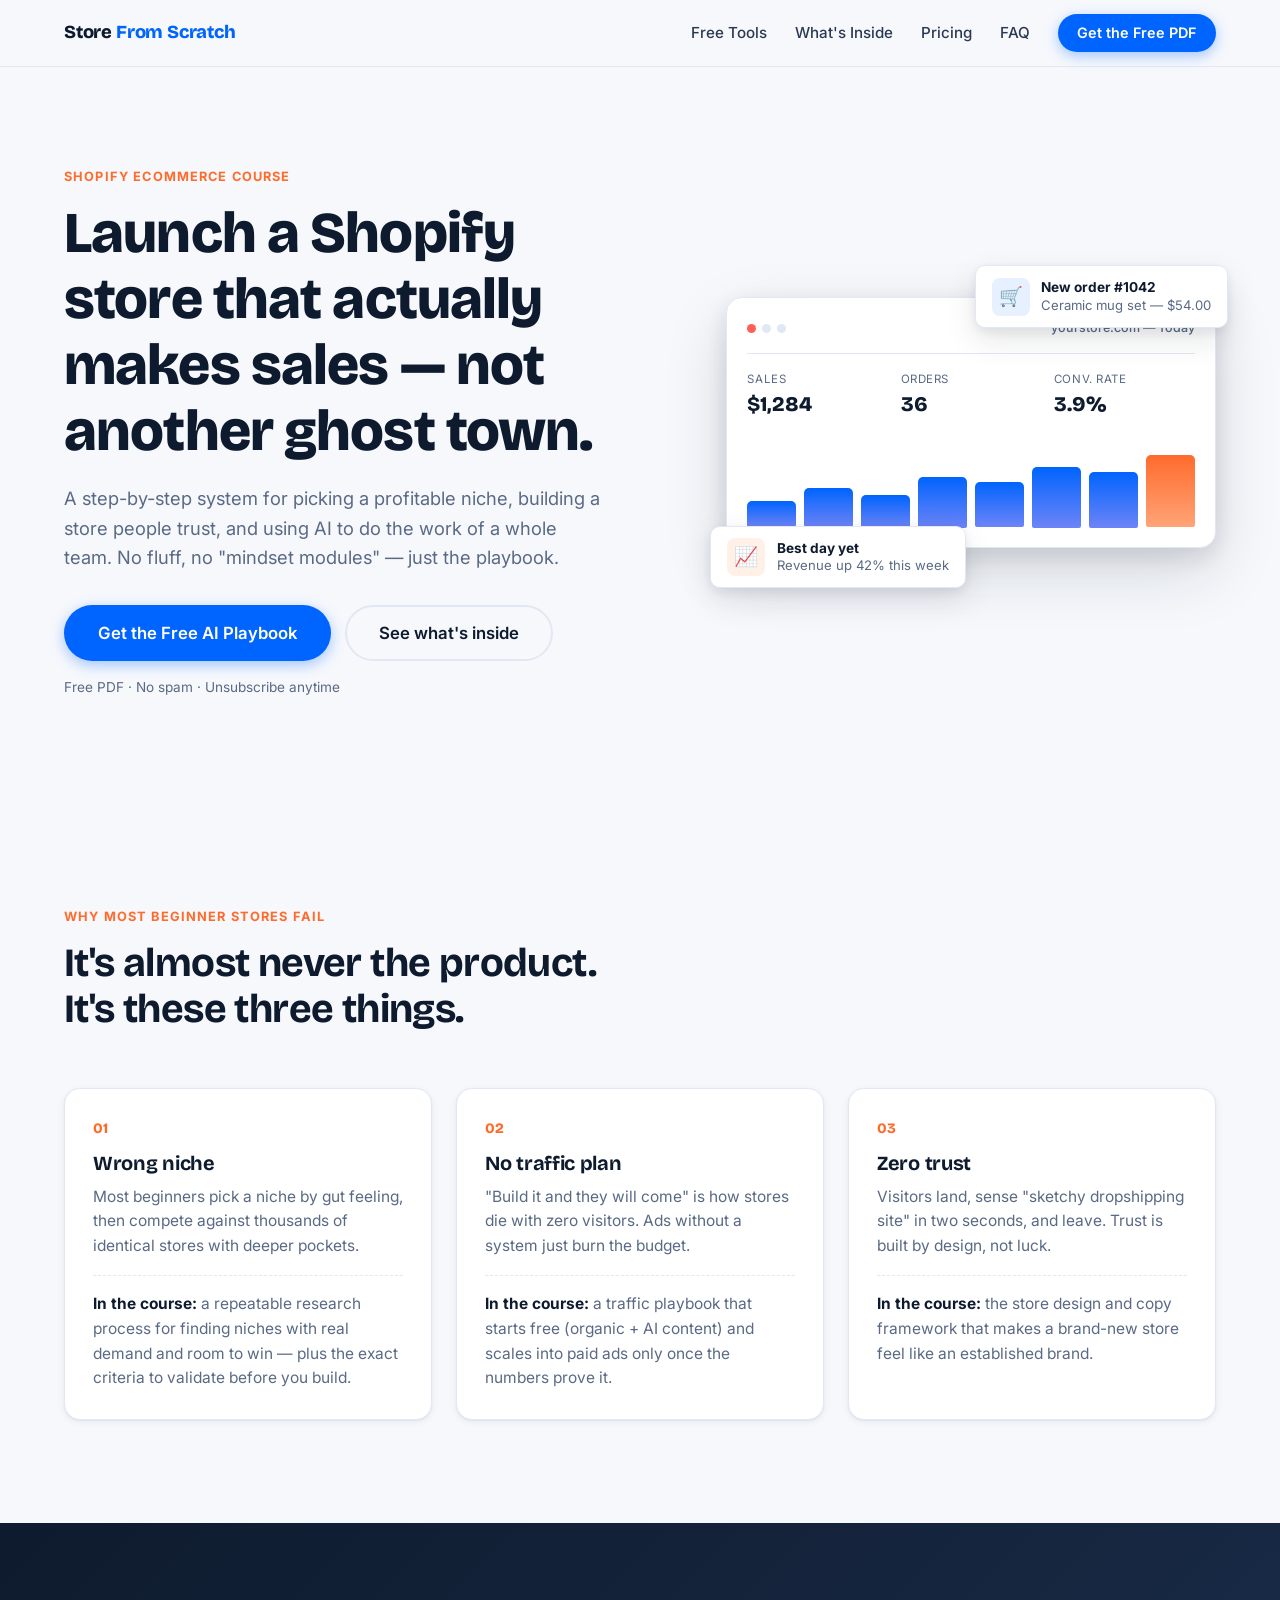
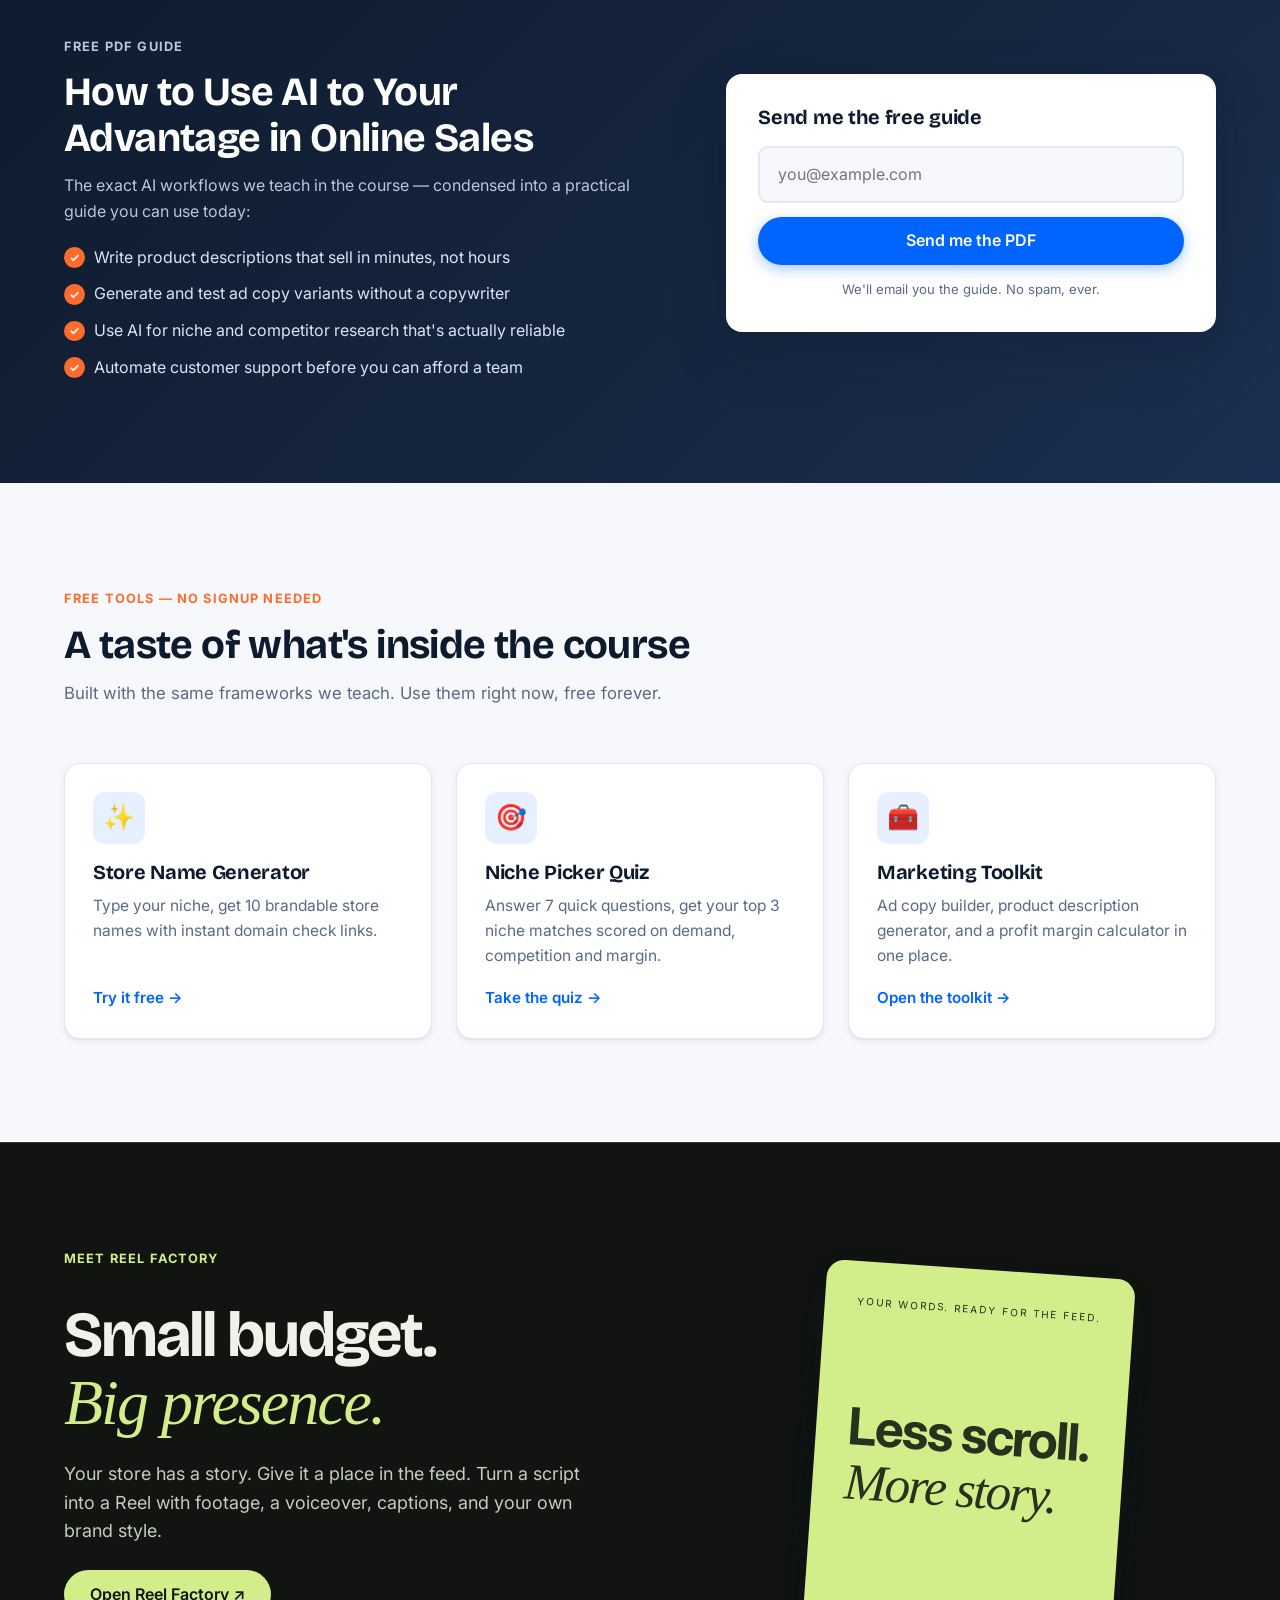
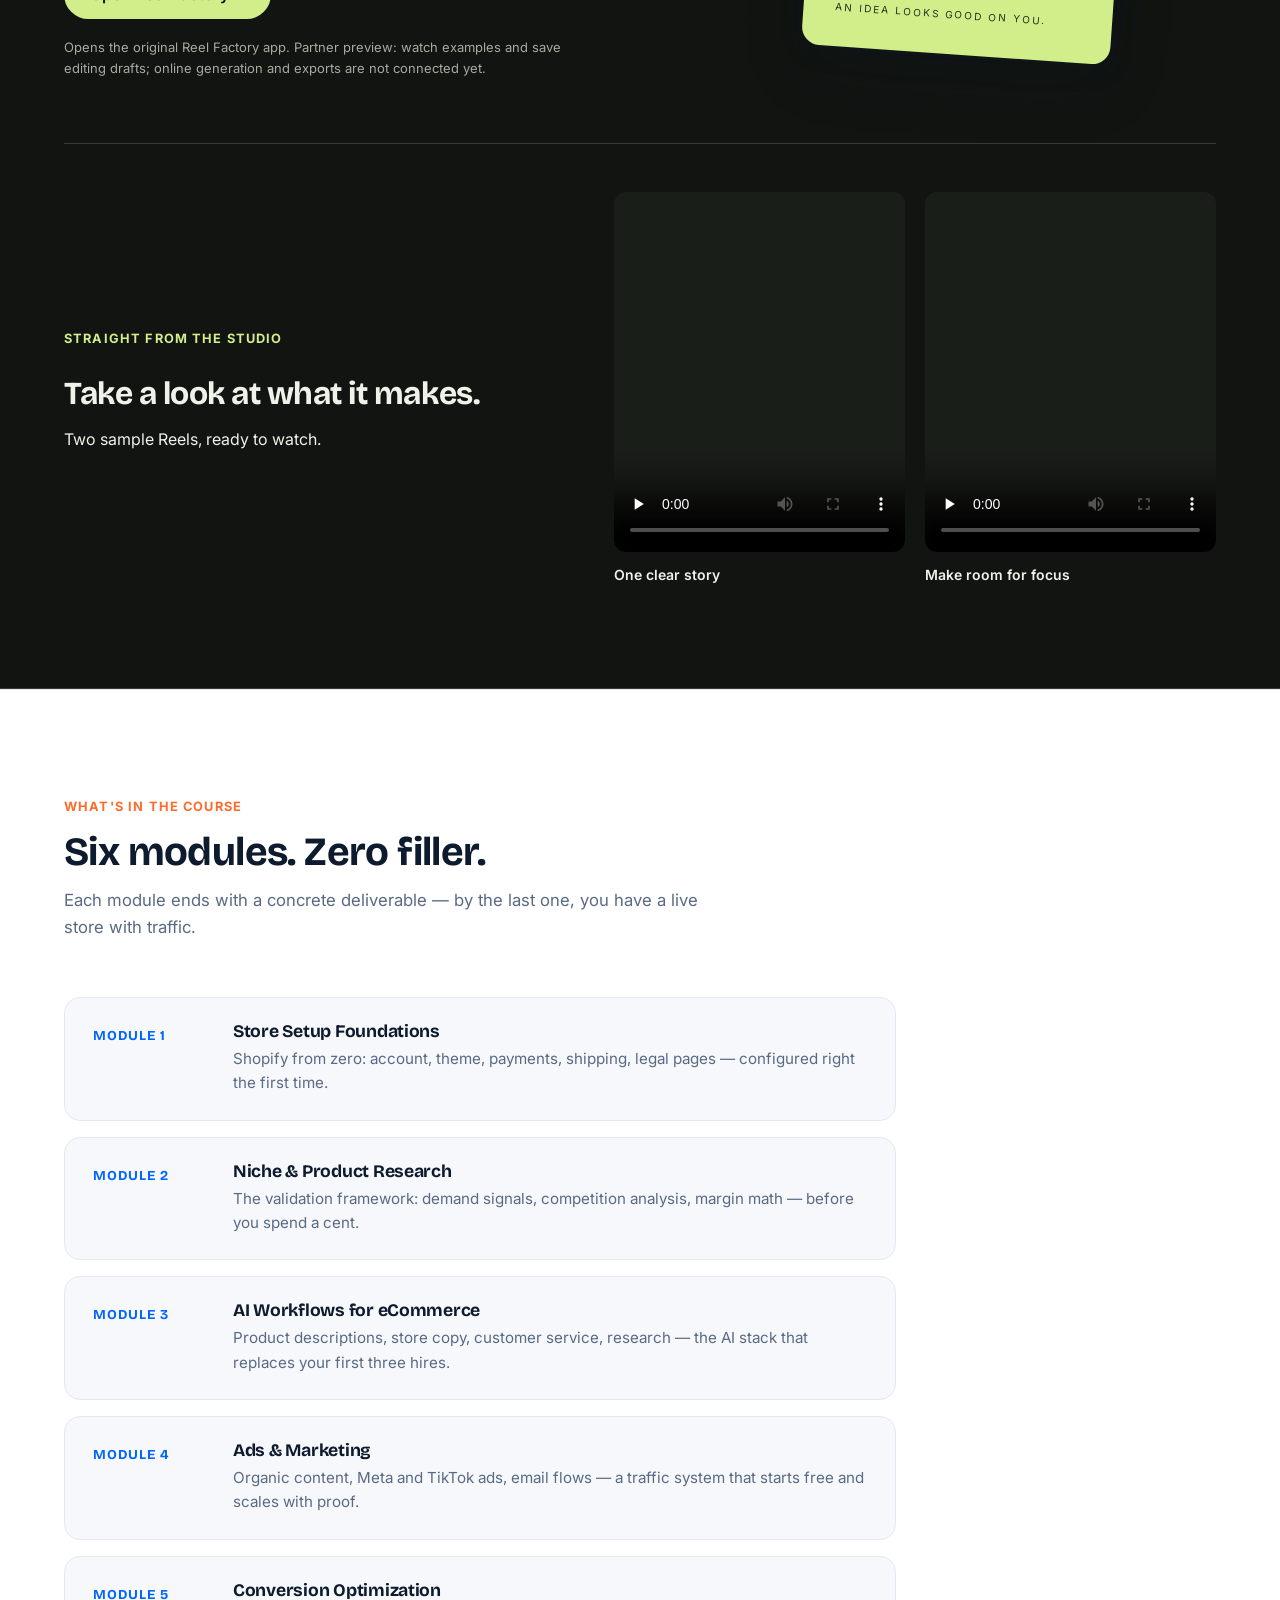
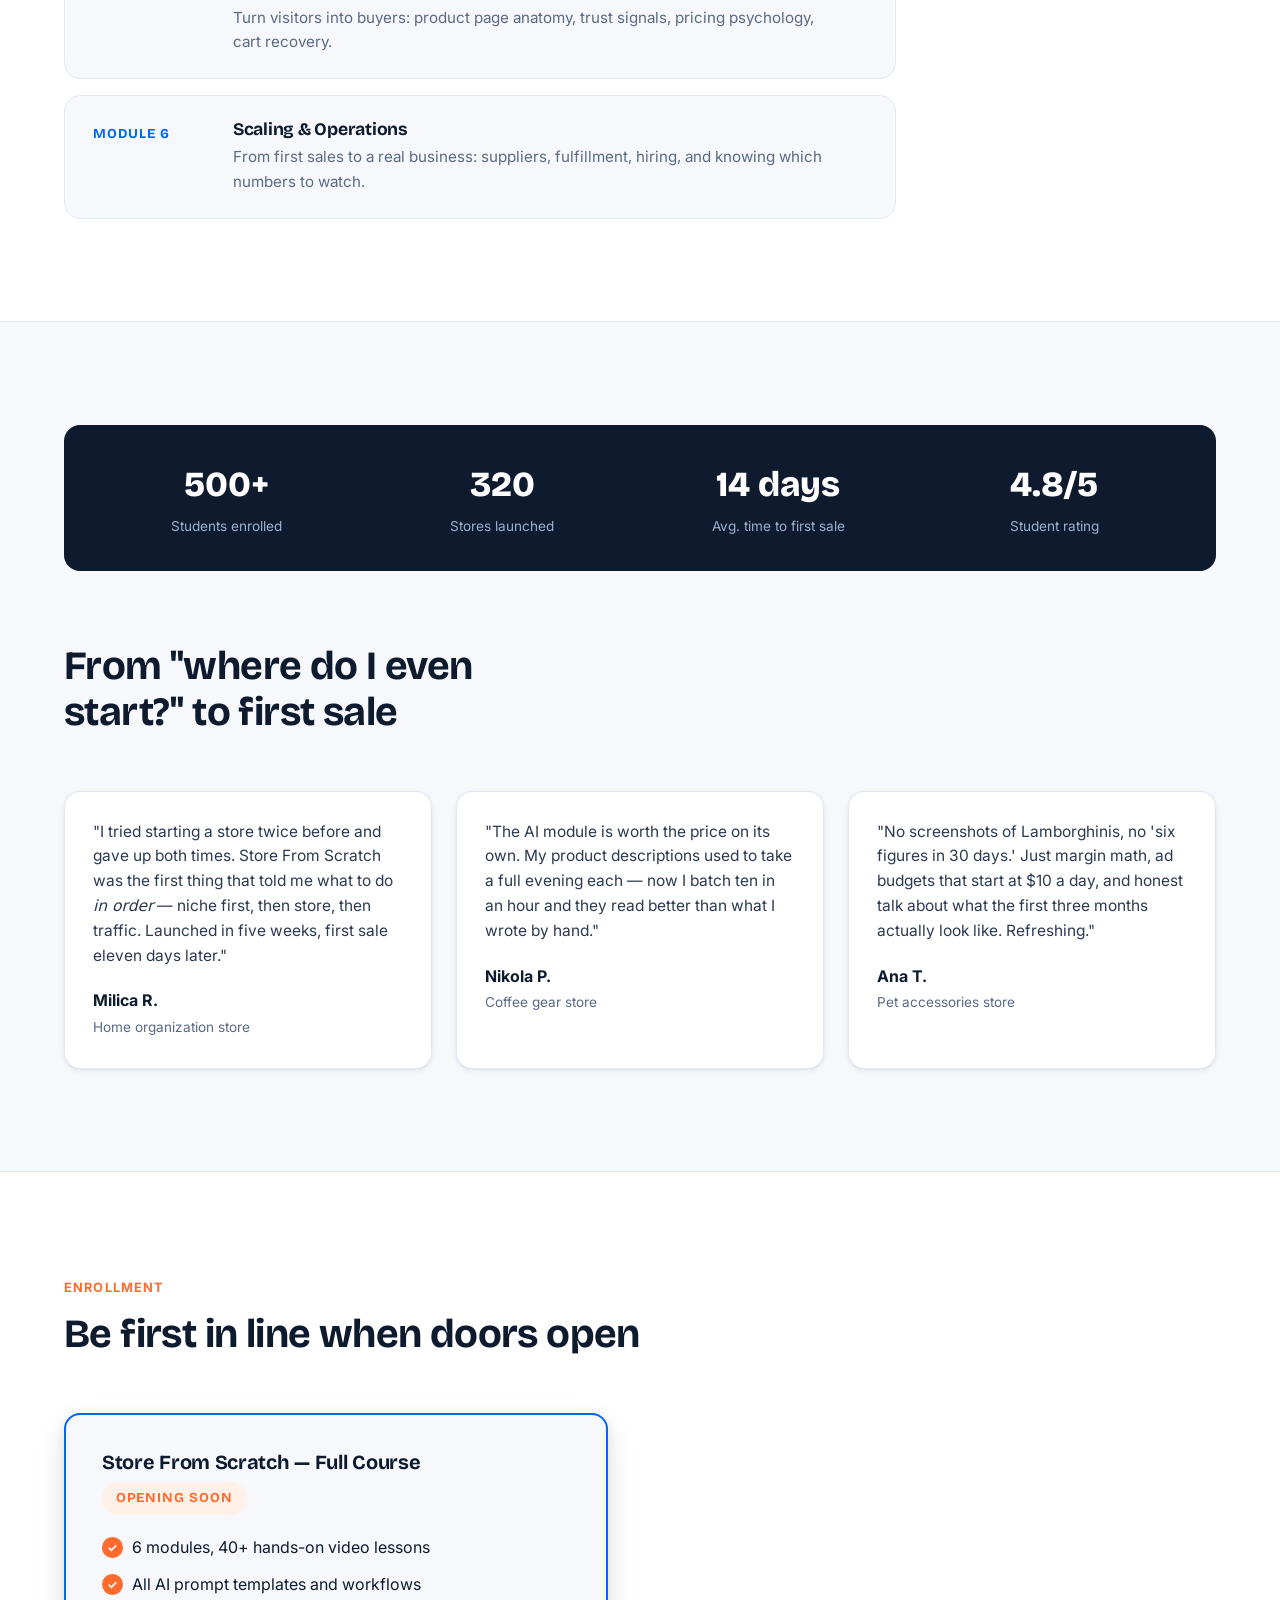
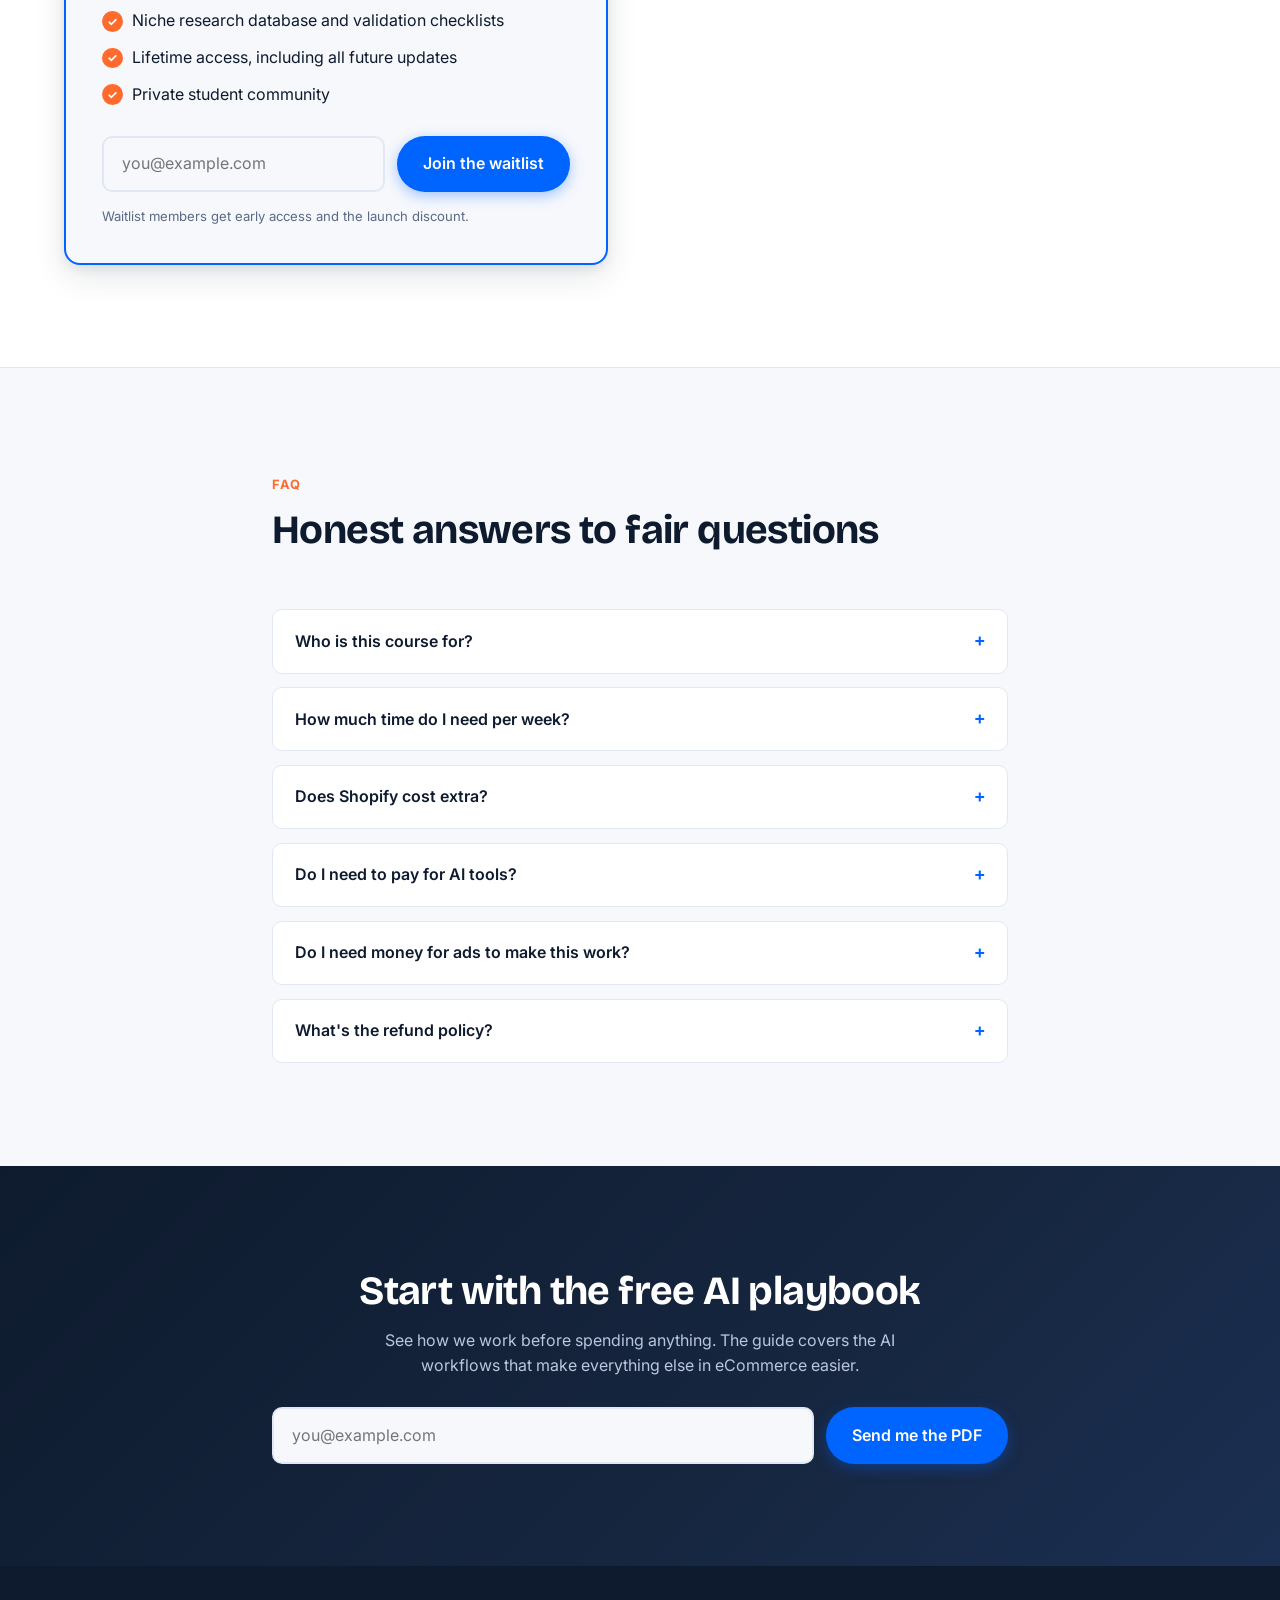
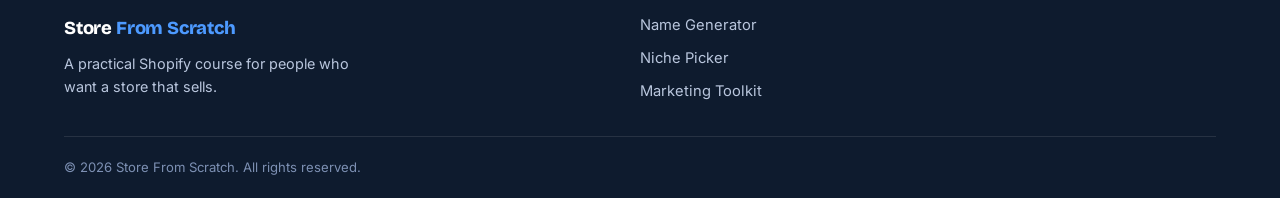
==== commit 9d4ead82: "Rebrand site to Store From Scratch" ====
--- a/index.html
+++ b/index.html
@@ -3,9 +3,9 @@
 <head>
   <meta charset="UTF-8">
   <meta name="viewport" content="width=device-width, initial-scale=1.0">
-  <title>ZeroToStore — Launch a Shopify Store That Actually Sells</title>
+  <title>Store From Scratch — Launch a Shopify Store That Actually Sells</title>
   <meta name="description" content="A practical Shopify eCommerce course: pick a winning niche, use AI to work 10x faster, and launch a store built to convert. Grab the free AI playbook PDF.">
-  <link rel="icon" type="image/png" href="assets/favicon.png">
+  <link rel="icon" type="image/svg+xml" href="assets/favicon.svg">
   <link rel="preconnect" href="https://fonts.googleapis.com">
   <link rel="preconnect" href="https://fonts.gstatic.com" crossorigin>
   <link href="https://fonts.googleapis.com/css2?family=Bricolage+Grotesque:opsz,wght@12..96,500;12..96,600;12..96,700;12..96,800&family=Inter:wght@400;500;600;700&display=swap" rel="stylesheet">
@@ -17,7 +17,7 @@
   <!-- ============ NAV ============ -->
   <header class="site-header">
     <nav class="nav container" aria-label="Main navigation">
-      <a href="#top" class="nav-logo"><img src="assets/logo-wordmark.png" alt="ZeroToStore" class="nav-logo-img"></a>
+      <a href="#top" class="nav-logo">Store <span class="logo-accent">From Scratch</span></a>
       <button class="nav-toggle" aria-expanded="false" aria-controls="nav-menu" aria-label="Toggle menu">
         <span></span><span></span><span></span>
       </button>
@@ -288,7 +288,7 @@
         <!-- PLACEHOLDER: test testimonials — replace with real student quotes before launch -->
         <div class="grid-3">
           <figure class="card testimonial reveal">
-            <blockquote>"I tried starting a store twice before and gave up both times. ZeroToStore was the first thing that told me what to do <em>in order</em> — niche first, then store, then traffic. Launched in five weeks, first sale eleven days later."</blockquote>
+            <blockquote>"I tried starting a store twice before and gave up both times. Store From Scratch was the first thing that told me what to do <em>in order</em> — niche first, then store, then traffic. Launched in five weeks, first sale eleven days later."</blockquote>
             <figcaption><strong>Milica R.</strong><span>Home organization store</span></figcaption>
           </figure>
           <figure class="card testimonial reveal">
@@ -312,7 +312,7 @@
         </div>
         <div class="offer-card reveal">
           <div class="offer-head">
-            <h3>ZeroToStore — Full Course</h3>
+            <h3>Store From Scratch — Full Course</h3>
             <p class="offer-price">
               <!-- PRICE PLACEHOLDER: swap the line below for the real price + buy button when checkout is live -->
               <span class="offer-price-label">Opening soon</span>
@@ -403,7 +403,7 @@
   <footer class="site-footer">
     <div class="container footer-inner">
       <div>
-        <p class="nav-logo">Zero<span class="logo-to">To</span>Store</p>
+        <p class="nav-logo">Store <span class="logo-accent">From Scratch</span></p>
         <p class="footer-tag">A practical Shopify course for people who want a store that sells.</p>
       </div>
       <nav class="footer-links" aria-label="Footer">
@@ -414,7 +414,7 @@
       <!-- CONTACT EMAIL: add a "Questions? email@..." line here when there's a contact address -->
     </div>
     <div class="container footer-bottom">
-      <p>© <span data-year>2026</span> ZeroToStore. All rights reserved.</p>
+      <p>© <span data-year>2026</span> Store From Scratch. All rights reserved.</p>
     </div>
   </footer>
 
--- a/css/style.css
+++ b/css/style.css
@@ -1,5 +1,5 @@
 /* ==========================================================================
-   ZeroToStore — Shopify Course Funnel
+   Store From Scratch — Shopify Course Funnel
    Design system: modern-commercial. Indigo primary, ember orange accent,
    Bricolage Grotesque display + Inter body.
    ========================================================================== */
@@ -12,7 +12,7 @@
   --ink-soft: #2b3a52;
   --muted: #5a6a84;
   --border: #e2e8f3;
-  --primary: #0064fe; /* ZeroToStore logo blue */
+  --primary: #0064fe; /* Store From Scratch logo blue */
   --primary-dark: #004fd0;
   --primary-soft: #e6f0ff;
   --accent: #ff6b2c;
@@ -176,9 +176,9 @@
   text-decoration: none;
   letter-spacing: -0.01em;
 }
-.nav-logo-img { height: 32px; width: auto; display: block; }
-.logo-to { color: var(--primary); }
-.site-footer .logo-to { color: #4d9aff; }
+.nav-logo { white-space: nowrap; }
+.logo-accent { color: var(--primary); }
+.site-footer .logo-accent { color: #4d9aff; }
 .nav-menu {
   display: flex;
   align-items: center;
@@ -1095,13 +1095,16 @@
 }
 
 /* Reel Factory's dedicated product section; styles stay scoped to the funnel. */
-.factory-section{background:var(--primary-soft);color:var(--ink);border-block:1px solid var(--border)}
+.factory-section{--primary:#d1ee8a;--primary-dark:#bddb76;--ink:#f0f1e9;--ink-soft:#c5ccbf;--muted:#a4ac9e;--border:#353d32;--accent:#d1ee8a;--navy:#1a1e19;background:#111411;color:var(--ink);border-block:1px solid var(--border);color-scheme:dark}
+.factory-section .btn-primary{color:#111411;box-shadow:none}
+.factory-section .btn-primary:hover{box-shadow:0 6px 20px #d1ee8a20}
+.factory-section .factory-poster{color:#26321d}
 .factory-intro{display:grid;grid-template-columns:1.2fr 1fr;gap:64px;align-items:center}
 .factory-intro h2{font-size:clamp(42px,5vw,70px);line-height:1.05;letter-spacing:-2px;margin:20px 0}
 .factory-intro h2 em{font-family:Georgia,serif;color:var(--primary);font-weight:400}
 .factory-copy{max-width:540px;font-size:18px;color:var(--ink-soft);margin:24px 0}
 .factory-note{max-width:520px;font-size:13px;line-height:1.6;color:var(--muted);margin-top:18px}
-.factory-poster{max-width:350px;aspect-ratio:4/5;padding:32px;display:flex;flex-direction:column;justify-content:space-between;background:var(--primary);color:white;border-radius:18px;transform:rotate(4deg);box-shadow:var(--shadow-lg);justify-self:center}
+.factory-poster{max-width:350px;aspect-ratio:4/5;padding:32px;display:flex;flex-direction:column;justify-content:space-between;background:var(--primary);color:#26321d;border-radius:18px;transform:rotate(4deg);box-shadow:var(--shadow-lg);justify-self:center}
 .factory-poster span{font-size:10px;letter-spacing:2px}.factory-poster p{font-size:clamp(40px,4vw,62px);line-height:1.05;letter-spacing:-2px;font-weight:700}.factory-poster em{font-family:Georgia,serif;font-weight:400}
 .factory-screening{display:grid;grid-template-columns:1fr 1.2fr;gap:48px;align-items:center;border-top:1px solid var(--border);padding-top:48px;margin-top:64px}.factory-screening h3{font-size:32px;margin:14px 0}
 .factory-films{display:grid;grid-template-columns:repeat(2,minmax(0,1fr));gap:20px}.factory-films figure{margin:0;min-width:0}.factory-films video{display:block;width:100%;aspect-ratio:9/16;max-height:360px;background:var(--navy);border-radius:12px}.factory-films figcaption{font-size:14px;margin-top:12px;font-weight:600}
